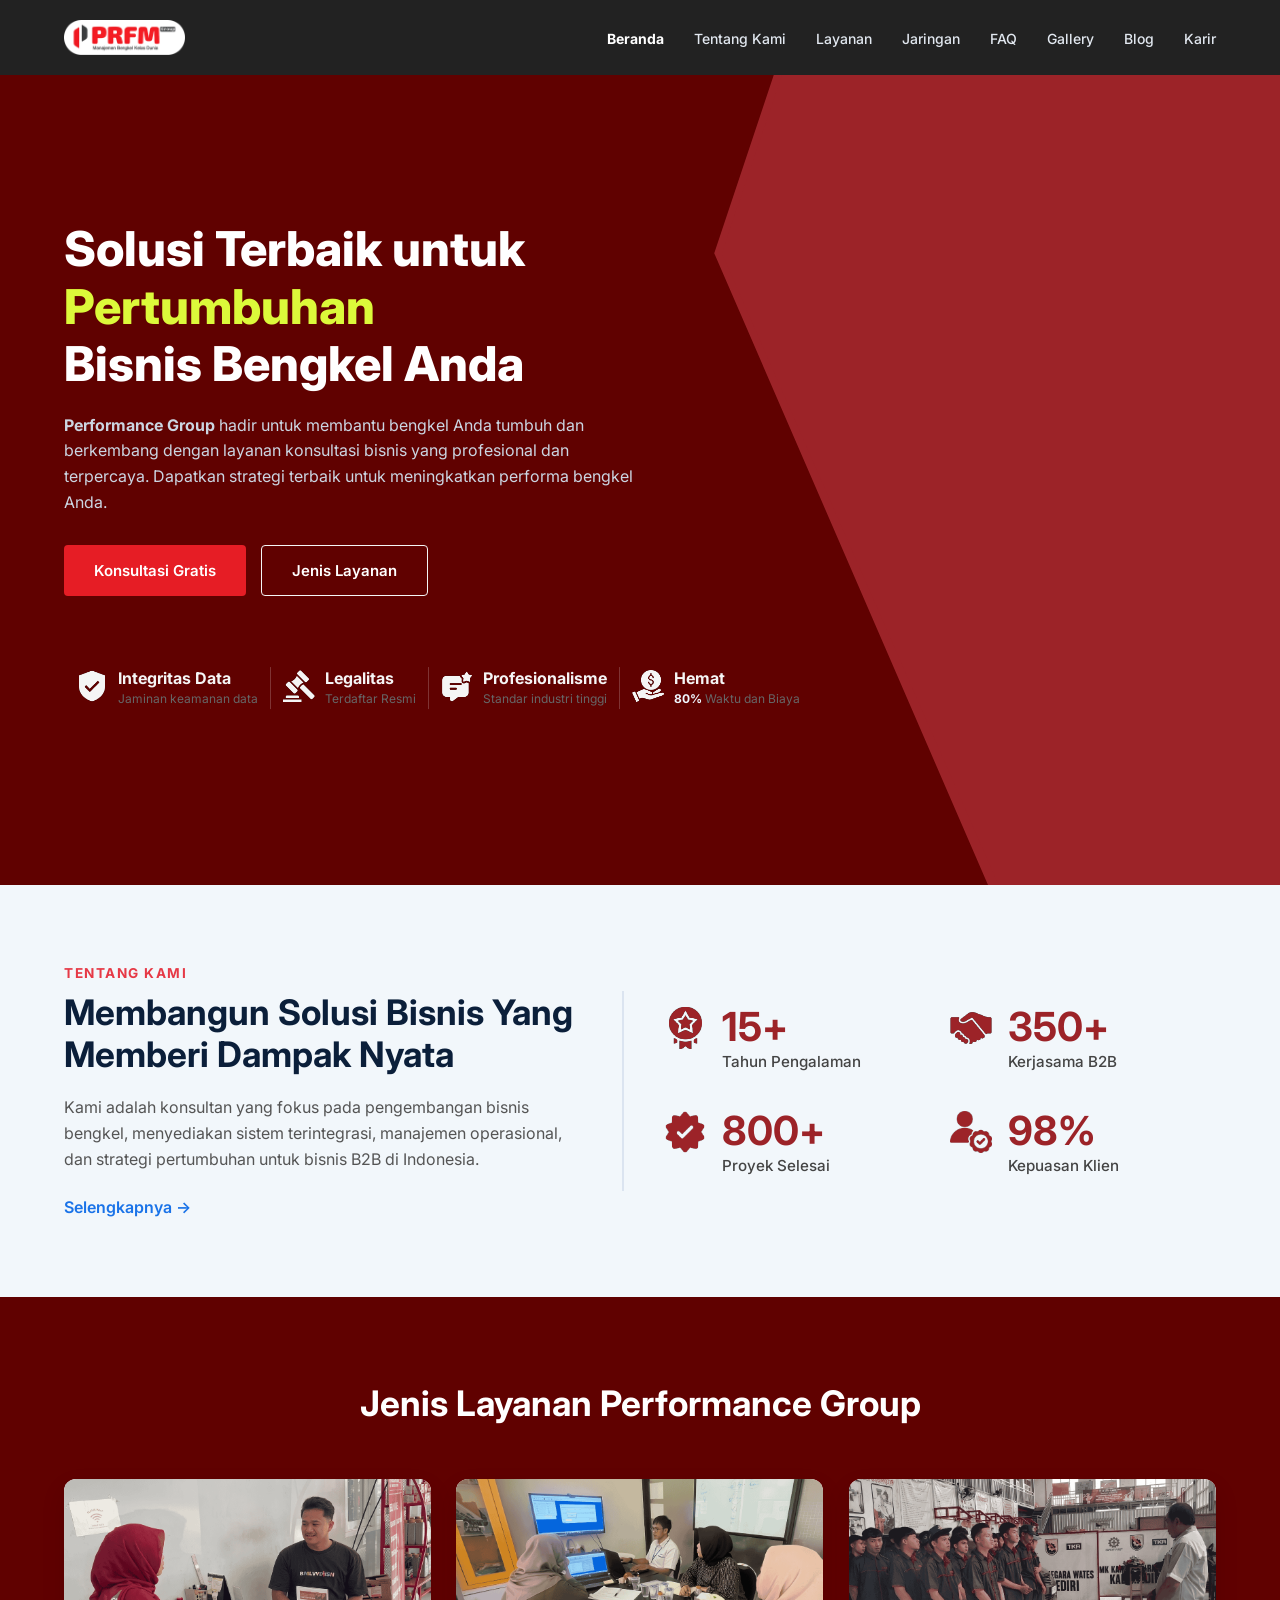
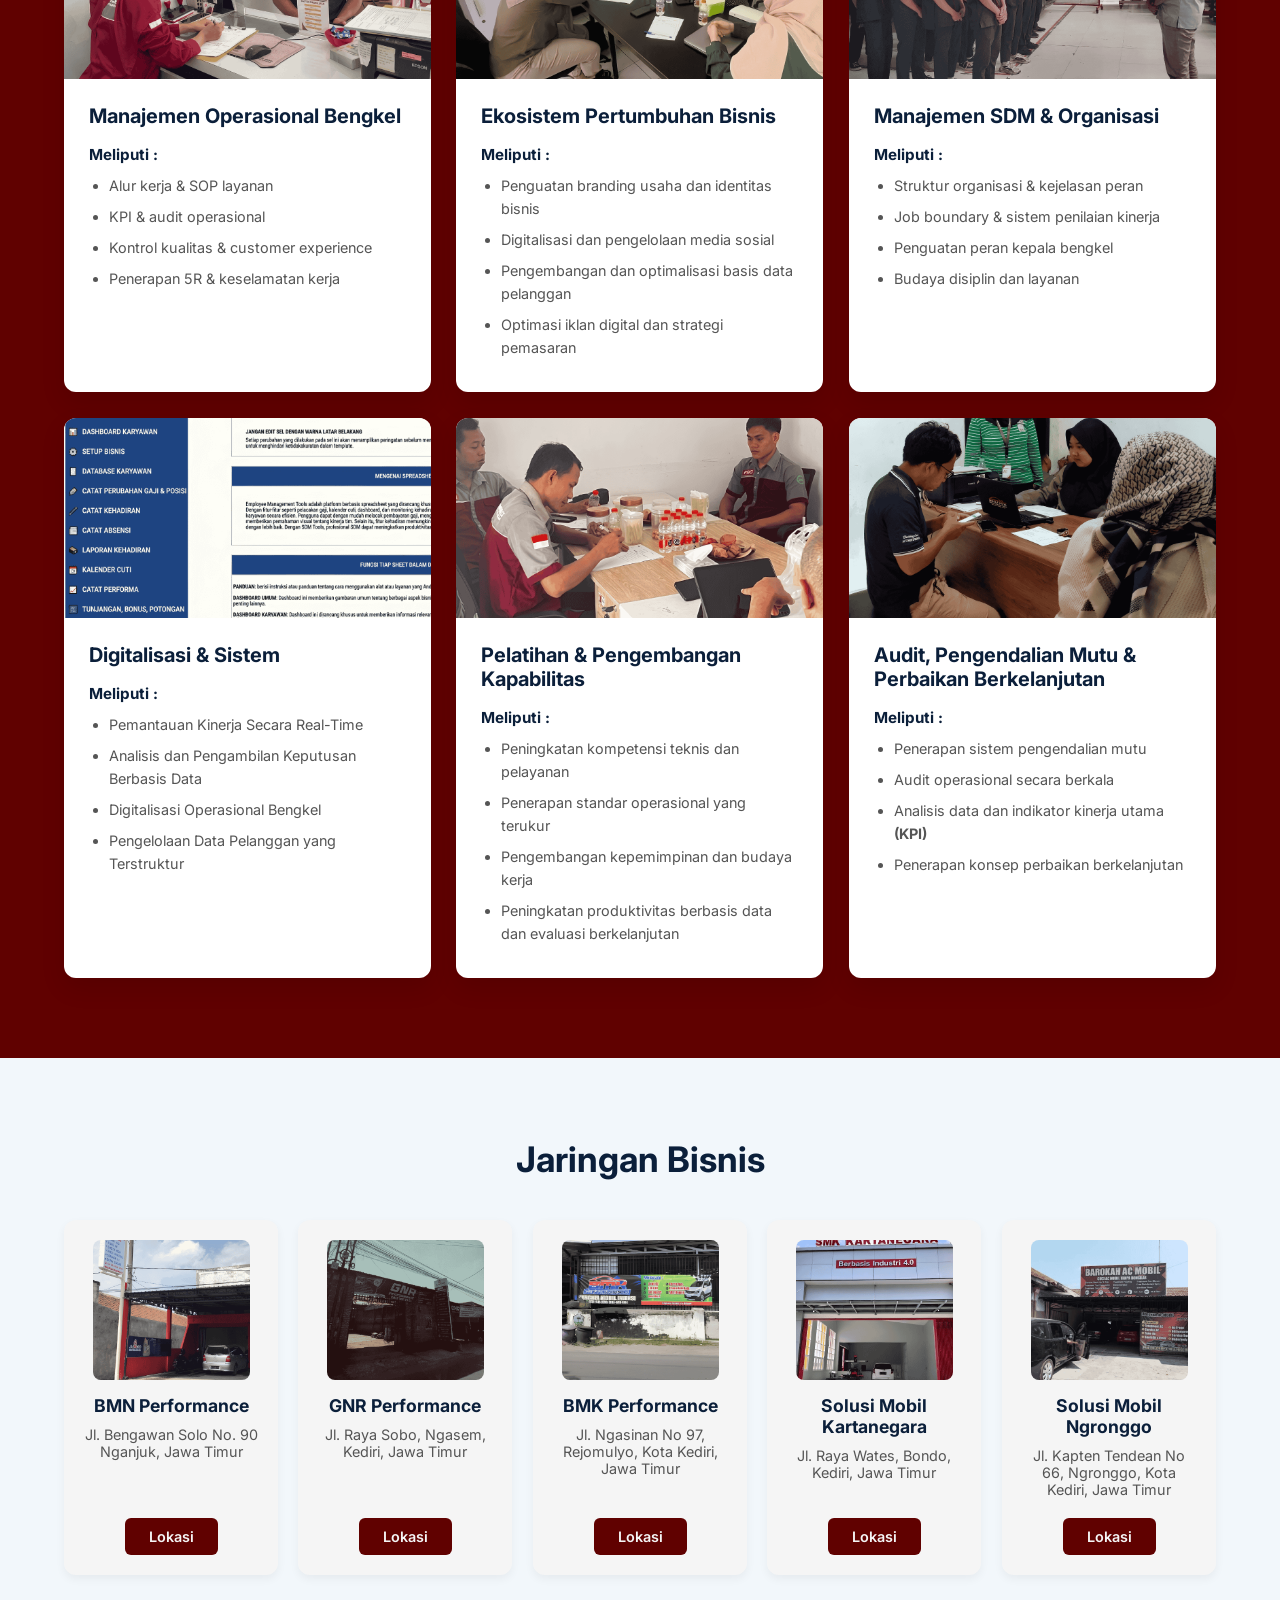
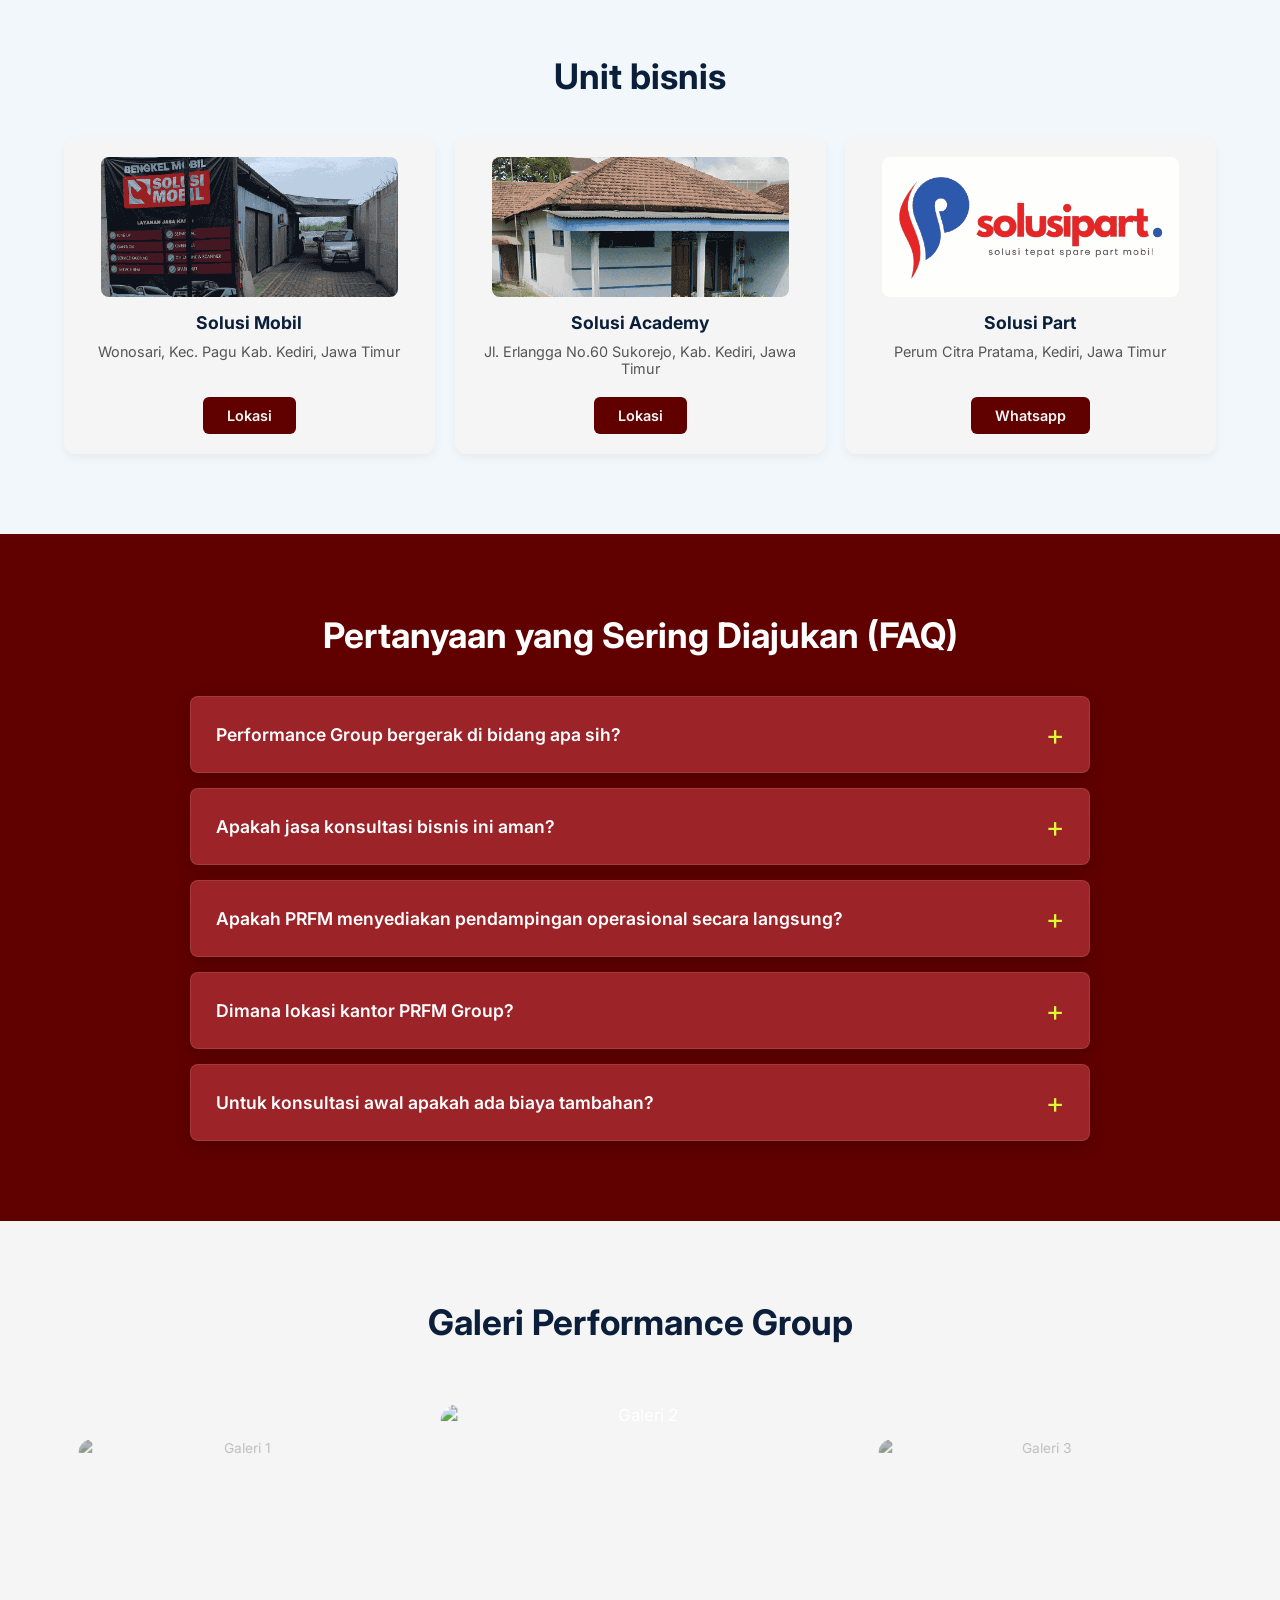
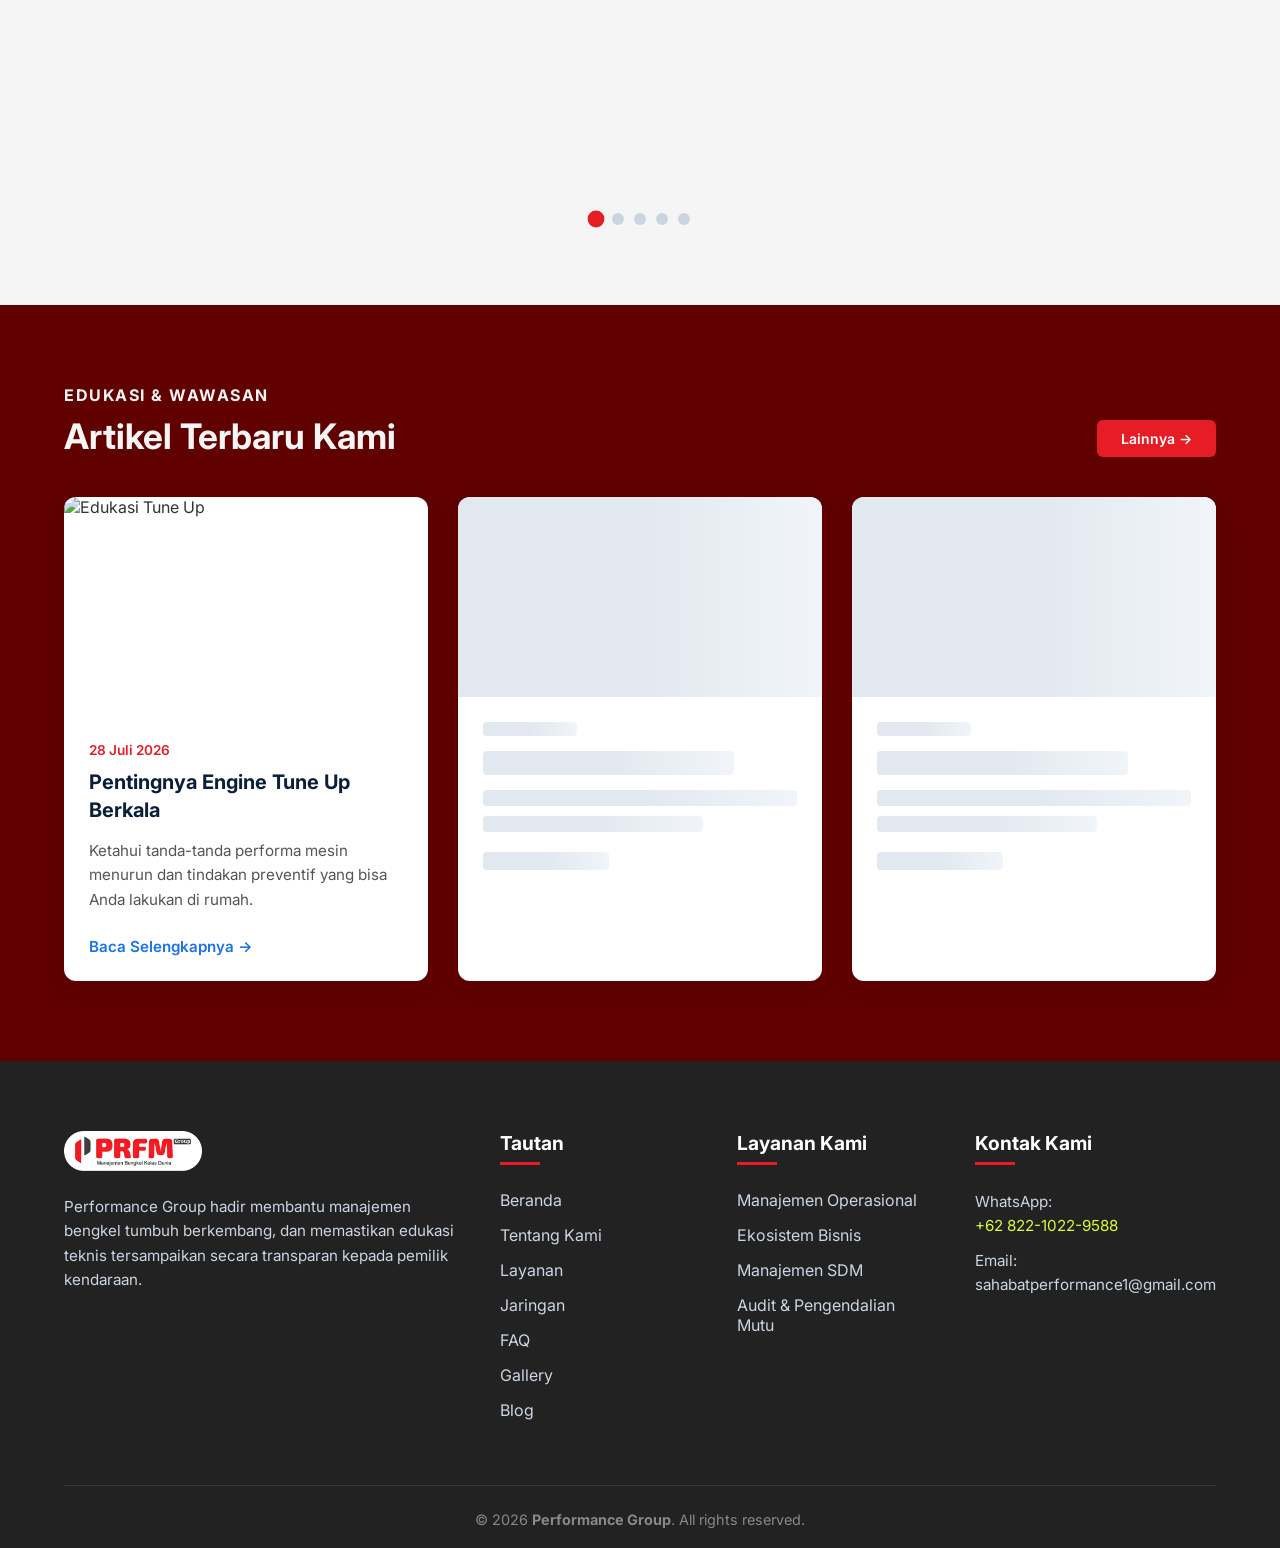
==== index.html @ 116e3063 "tes" ====
<!DOCTYPE html>
<html lang="id">
<head>
    <meta charset="UTF-8">
    <meta name="viewport" content="width=device-width, initial-scale=1.0">
    <meta name="description" content="Performance Group hadir untuk membantu bengkel Anda tumbuh dan berkembang dengan layanan konsultasi bisnis yang profesional dan terpercaya.">
    <title>Performance Group - Solusi Pertumbuhan Bisnis Bengkel</title>
    <link rel="icon" type="image/png" href="images/FAVICON.svg">
    
    <!-- Optimasi Koneksi Eksternal -->
    <link rel="preconnect" href="https://fonts.googleapis.com">
    <link rel="preconnect" href="https://images.unsplash.com">
    
    <!-- Menghubungkan file CSS -->
    <link rel="stylesheet" href="style.css">
</head>
<body>

    <!-- Header / Navigation -->
    <header>
        <div class="menu-toggle" id="mobile-menu">
            <span class="bar"></span>
            <span class="bar"></span>
            <span class="bar"></span>
        </div>

        <a href="index.html" class="logo" title="Beranda Performance Group">
            <img src="images/LOGO PRFM2.png" alt="Logo Performance Group PRFM" fetchpriority="high">
        </a>
        
        <nav class="nav-menu">
            <ul>
                <li><a href="/" class="nav-link active">Beranda</a></li>
                <li><a href="pages/tentang-kami.html" class="nav-link">Tentang Kami</a></li>
                <li><a href="#layanan" class="nav-link">Layanan</a></li>
                <li><a href="#jaringan" class="nav-link">Jaringan</a></li>
                <li><a href="#FAQ" class="nav-link">FAQ</a></li>
                <li><a href="#gallery" class="nav-link">Gallery</a></li>
                <li><a href="#blog" class="nav-link">Blog</a></li>
                <li><a href="pages/karir.html" class="nav-link">Karir</a></li>
            </ul>
        </nav>
    </header>

    <!-- Main Hero Section -->
    <main class="hero">
        <!-- Background Layers -->
        <div class="hero-bg-image"></div>
        <div class="hero-light-blue-layer"></div>
        <div class="hero-dark-blue-layer"></div>
        <div class="yellow-accent"></div>

        <!-- Content Area -->
        <div class="hero-content">
            <h1 class="main-title">
                Solusi Terbaik untuk<br>
                <span>Pertumbuhan</span><br>
                Bisnis Bengkel Anda
            </h1>
            
            <p class="description">
                <strong>Performance Group</strong> hadir untuk membantu bengkel Anda tumbuh dan berkembang dengan layanan konsultasi bisnis yang profesional dan terpercaya. Dapatkan strategi terbaik untuk meningkatkan performa bengkel Anda.
            </p>
            
            <div class="cta-group">
                <a href="https://wa.me/6282210229588" target="_blank" rel="noopener noreferrer" class="btn-primary" style="text-decoration: none; width: fit-content;" title="Konsultasi Gratis via WhatsApp">
                    Konsultasi Gratis
                </a>
                <a href="#layanan" class="btn-secondary" style="text-decoration: none; width: fit-content;" title="Lihat Jenis Layanan Kami">
                    Jenis Layanan
                </a>
            </div>
                
            <!-- Features Row -->
            <div class="features-row">
                <div class="feature-item">
                    <div class="feature-icon">
                        <img src="images/AMAN.svg" alt="Ikon AMAN" fetchpriority="high">
                    </div>
                    <div class="feature-text">
                        <h4>Integritas Data</h4>
                        <p>Jaminan keamanan data</p>
                    </div>
                </div>
                
                <div class="feature-item">
                    <div class="feature-icon">
                        <img src="images/LEGALITAS.svg" alt="Ikon Legalitas Terdaftar Resmi" fetchpriority="high">
                    </div>
                    <div class="feature-text">
                        <h4>Legalitas</h4>
                        <p>Terdaftar Resmi</p>
                    </div>
                </div>
                
                <div class="feature-item">
                    <div class="feature-icon">
                        <img src="images/TESTIMONI.svg" alt="Ikon Testimoni Pelanggan" fetchpriority="high">
                    </div>
                    <div class="feature-text">
                        <h4>Profesionalisme</h4>
                        <p>Standar industri tinggi</p>
                    </div>
                </div>
                
                <div class="feature-item">
                    <div class="feature-icon">
                        <img src="images/HEMAT.svg" alt="Ikon Hemat Waktu dan Biaya" fetchpriority="high">
                    </div>
                    <div class="feature-text">
                        <h4>Hemat</h4>
                        <p><strong style="color: aliceblue;">80%</strong> Waktu dan Biaya</p>
                    </div>
                </div>
            </div>
        </div>
    </main>

    <!-- Section Tentang Kami -->
    <section class="about-overview" id="tentang-kami">
        <div class="about-container">
            <div class="about-left">
                <span class="badge">Tentang Kami</span>
                <h2>Membangun Solusi Bisnis Yang Memberi Dampak Nyata</h2>
                <p>
                    Kami adalah konsultan yang fokus pada pengembangan bisnis bengkel, menyediakan sistem terintegrasi, manajemen operasional, dan strategi pertumbuhan untuk bisnis B2B di Indonesia.
                </p>
                <a href="pages/tentang-kami.html" class="btn-text">Selengkapnya &rarr;</a>
            </div>

            <div class="divider"></div>

            <div class="about-right">
                <div class="stat-grid">
                    <div class="stat-item">
                        <div class="stat-icon">
                            <img src="images/PAGE 2/PENGALAMAN.svg" alt="Ikon Tahun Pengalaman" loading="lazy">
                        </div>
                        <div class="stat-info">
                            <h3><span class="counter" data-target="15">0</span>+</h3>
                            <p>Tahun Pengalaman</p>
                        </div>
                    </div>
                    
                    <div class="stat-item">
                        <div class="stat-icon">
                            <img src="images/PAGE 2/HANDSHAKE.svg" alt="Ikon Kerjasama B2B" loading="lazy">
                        </div>
                        <div class="stat-info">
                            <h3><span class="counter" data-target="350">350</span>+</h3>
                            <p>Kerjasama B2B</p>
                        </div>
                    </div>

                    <div class="stat-item">
                        <div class="stat-icon">
                            <img src="images/PAGE 2/SELESAI.svg" alt="Ikon Proyek Selesai" loading="lazy">
                        </div>
                        <div class="stat-info">
                            <h3><span class="counter" data-target="800">800</span>+</h3>
                            <p>Proyek Selesai</p>
                        </div>
                    </div>

                    <div class="stat-item">
                        <div class="stat-icon">
                            <img src="images/PAGE 2/KEPUASAN.svg" alt="Ikon Kepuasan Klien" loading="lazy">
                        </div>
                        <div class="stat-info">
                            <h3><span class="counter" data-target="98">98</span>%</h3>
                            <p>Kepuasan Klien</p>
                        </div>
                    </div>
                </div>
            </div>
        </div>
    </section>

    <!-- SECTION LAYANAN KAMI -->
    <section class="layanan-section" id="layanan">
        <div class="layanan-container">
            <div class="layanan-header-row">
                <h2 class="section-title text-white" style="margin-top: 5px;">Jenis Layanan Performance Group</h2>
            </div>

            <div class="layanan-grid">
                <div class="layanan-card">
                    <div class="layanan-img">
                        <img src="images/LAYANAN/OPERASIONAL.png" alt="Layanan Manajemen Operasional" loading="lazy">
                    </div>
                    <div class="layanan-content">
                        <h3>Manajemen Operasional Bengkel</h3>
                        <p class="meliputi-title"><strong>Meliputi :</strong></p>
                        <ul class="layanan-list">
                            <li>Alur kerja & SOP layanan</li>
                            <li>KPI & audit operasional</li>
                            <li>Kontrol kualitas & customer experience</li>
                            <li>Penerapan 5R & keselamatan kerja</li>
                        </ul>
                    </div>
                </div>

                <div class="layanan-card">
                    <div class="layanan-img">
                        <img src="images/LAYANAN/EKOSISTEM.png" alt="Layanan Ekosistem Bisnis" loading="lazy">
                    </div>
                    <div class="layanan-content">
                        <h3>Ekosistem Pertumbuhan Bisnis</h3>
                        <p class="meliputi-title"><strong>Meliputi :</strong></p>
                        <ul class="layanan-list">
                            <li>Penguatan branding usaha dan identitas bisnis</li>
                            <li>Digitalisasi dan pengelolaan media sosial</li>
                            <li>Pengembangan dan optimalisasi basis data pelanggan</li>
                            <li>Optimasi iklan digital dan strategi pemasaran</li>
                        </ul>
                    </div>
                </div>

                <div class="layanan-card">
                    <div class="layanan-img">
                        <img src="images/LAYANAN/MANAJEMEN SDM.png" alt="Layanan Manajemen SDM" loading="lazy">
                    </div>
                    <div class="layanan-content">
                        <h3>Manajemen SDM & Organisasi</h3>
                        <p class="meliputi-title"><strong>Meliputi :</strong></p>
                        <ul class="layanan-list">
                            <li>Struktur organisasi & kejelasan peran</li>
                            <li>Job boundary & sistem penilaian kinerja</li>
                            <li>Penguatan peran kepala bengkel</li>
                            <li>Budaya disiplin dan layanan</li>
                        </ul>
                    </div>
                </div>

                <div class="layanan-card">
                    <div class="layanan-img">
                        <img src="images/LAYANAN/DIGITALISASI.png" alt="Layanan Digitalisasi" loading="lazy">
                    </div>
                    <div class="layanan-content">
                        <h3>Digitalisasi & Sistem</h3>
                        <p class="meliputi-title"><strong>Meliputi :</strong></p>
                        <ul class="layanan-list">
                            <li>Pemantauan Kinerja Secara Real-Time</li>
                            <li>Analisis dan Pengambilan Keputusan Berbasis Data</li>
                            <li>Digitalisasi Operasional Bengkel</li>
                            <li>Pengelolaan Data Pelanggan yang Terstruktur</li>
                        </ul>
                    </div>
                </div>

                <div class="layanan-card">
                    <div class="layanan-img">
                        <img src="images/LAYANAN/TRAINING.png" alt="Layanan Pelatihan" loading="lazy">
                    </div>
                    <div class="layanan-content">
                        <h3>Pelatihan & Pengembangan Kapabilitas</h3>
                        <p class="meliputi-title"><strong>Meliputi :</strong></p>
                        <ul class="layanan-list">
                            <li>Peningkatan kompetensi teknis dan pelayanan</li>
                            <li>Penerapan standar operasional yang terukur</li>
                            <li>Pengembangan kepemimpinan dan budaya kerja</li>
                            <li>Peningkatan produktivitas berbasis data dan evaluasi berkelanjutan</li>
                        </ul>
                    </div>
                </div>

                <div class="layanan-card">
                    <div class="layanan-img">
                        <img src="images/LAYANAN/AUDIT.png" alt="Layanan Audit" loading="lazy">
                    </div>
                    <div class="layanan-content">
                        <h3>Audit, Pengendalian Mutu & Perbaikan Berkelanjutan</h3>
                        <p class="meliputi-title"><strong>Meliputi :</strong></p>
                        <ul class="layanan-list">
                            <li>Penerapan sistem pengendalian mutu</li>
                            <li>Audit operasional secara berkala</li>
                            <li>Analisis data dan indikator kinerja utama <strong>(KPI)</strong></li>
                            <li>Penerapan konsep perbaikan berkelanjutan</li>
                        </ul>
                    </div>
                </div>
            </div>
        </div>
    </section>

     <!-- SECTION JARINGAN BENGKEL EDUKATIF -->
    <section class="jaringan-index" id="jaringan">
        <div class="jaringan-container">
            <h2 class="section-title text-center text-black" style="margin-bottom: 40px;">Jaringan Bisnis</h2>
            <div class="jaringan-grid">
                <div class="jaringan-card">
                    <img src="images/JARINGAN/BMN.png" alt="FOTO BMN" class="card-img" loading="lazy">
                    <h4>BMN Performance</h4>
                    <p>Jl. Bengawan Solo No. 90 Nganjuk, Jawa Timur</p>
                    <a href="https://maps.app.goo.gl/92GEBd88i2ECW5ZB6" target="_blank" rel="noopener noreferrer" class="btn-lokasi">Lokasi</a>
                </div>
                <div class="jaringan-card">
                    <img src="images/JARINGAN/GNR.png" alt="FOTO GNR" class="card-img" loading="lazy">
                    <h4>GNR Performance</h4>
                    <p>Jl. Raya Sobo, Ngasem, Kediri, Jawa Timur</p>
                    <a href="https://maps.app.goo.gl/7Rdc5VRW84zHm3jQ9" target="_blank" rel="noopener noreferrer" class="btn-lokasi">Lokasi</a>
                </div>
                <div class="jaringan-card">
                    <img src="images/JARINGAN/BMK.png" alt="FOTO BMK" class="card-img" loading="lazy">
                    <h4>BMK Performance</h4>
                    <p>Jl. Ngasinan No 97, Rejomulyo, Kota Kediri, Jawa Timur</p>
                    <a href="https://maps.app.goo.gl/Wb1LfYpQQv9n3FAt9" target="_blank" rel="noopener noreferrer" class="btn-lokasi">Lokasi</a>
                </div>
                <div class="jaringan-card">
                    <img src="images/JARINGAN/KARTANEGARA.png" alt="Jaringan 4" class="card-img" loading="lazy">
                    <h4>Solusi Mobil Kartanegara</h4>
                    <p>Jl. Raya Wates, Bondo, Kediri, Jawa Timur</p>
                    <a href="https://maps.app.goo.gl/Pvi2hFinyV2cSvGQ9" target="_blank" rel="noopener noreferrer" class="btn-lokasi">Lokasi</a>
                </div>
                <div class="jaringan-card">
                    <img src="images/JARINGAN/NGRONGGO.png" alt="Jaringan 5" class="card-img" loading="lazy">
                    <h4>Solusi Mobil Ngronggo</h4>
                    <p>Jl. Kapten Tendean No 66, Ngronggo, Kota Kediri, Jawa Timur</p>
                    <a href="https://maps.app.goo.gl/pAQf7VUesJqFqDKe8" target="_blank" rel="noopener noreferrer" class="btn-lokasi">Lokasi</a>
                </div>
            </div>

            <h2 class="section-title text-center text-black" style="margin-top: 80px; margin-bottom: 40px;">Unit bisnis</h2>
            <div class="unit-grid">
                <div class="jaringan-card">
                    <img src="images/UNIT/SOLUSI.png" alt="Unit 1" class="card-img" loading="lazy">
                    <h4>Solusi Mobil</h4>
                    <p>Wonosari, Kec. Pagu Kab. Kediri, Jawa Timur</p>
                    <a href="https://maps.app.goo.gl/U6mr5otPegkRpC4F9" target="_blank" rel="noopener noreferrer" class="btn-lokasi">Lokasi</a>
                </div>
                <div class="jaringan-card">
                    <img src="images/UNIT/AKADEMI.png" alt="Unit 2" class="card-img" loading="lazy">
                    <h4>Solusi Academy</h4>
                    <p>Jl. Erlangga No.60 Sukorejo, Kab. Kediri, Jawa Timur</p>
                    <a href="https://maps.app.goo.gl/tgZwBhvE9mCwTM1D8" target="_blank" rel="noopener noreferrer" class="btn-lokasi">Lokasi</a>
                </div>
                <div class="jaringan-card">
                    <img src="images/UNIT/PART.png" alt="Unit 3" class="card-img" loading="lazy">
                    <h4>Solusi Part</h4>
                    <p>Perum Citra Pratama, Kediri, Jawa Timur</p>
                    <a href="https://wa.me/6282210229588" target="_blank" rel="noopener noreferrer" class="btn-lokasi">Whatsapp</a>
                </div>
            </div>
        </div>
    </section>

     <!-- SECTION FAQ -->
    <section class="faq-section" id="FAQ">
        <div class="faq-container">
            <h2 class="section-title text-center" style="color: #ffffff; margin-bottom: 40px;">Pertanyaan yang Sering Diajukan (FAQ)</h2>
            
            <div class="accordion">
                <div class="accordion-item">
                    <button class="accordion-header">Performance Group bergerak di bidang apa sih?</button>
                    <div class="accordion-content">
                        <p><strong> Performance Group</strong> bergerak di bidang <strong>jasa konsultasi bisnis</strong> untuk bengkel otomotif, program pelatihan teknis, dan pengembangan kapabilitas SDM.</p>
                    </div>
                </div>

                <div class="accordion-item">
                    <button class="accordion-header">Apakah jasa konsultasi bisnis ini aman?</button>
                    <div class="accordion-content">
                        <p><strong>Ya</strong>, jasa konsultasi bisnis Performance Group telah terbukti memberikan <strong>nilai tambah yang signifikan</strong> bagi para klien kami. Kami memastikan bahwa setiap layanan yang kami berikan dilakukan dengan <strong>transparansi dan profesionalisme tinggi.</strong></p>
                    </div>
                </div>

                <div class="accordion-item">
                    <button class="accordion-header">Apakah PRFM menyediakan pendampingan operasional secara langsung?</button>
                    <div class="accordion-content">
                        <p>Ya, konsultasi PRFM mencakup <strong>perancangan SOP, pemantauan KPI secara real-time, audit mutu berkala, hingga pengelolaan SDM</strong> secara menyeluruh agar standar bengkel Anda tetap konsisten dan terus bertumbuh.</p>
                    </div>
                </div>

                <div class="accordion-item">
                    <button class="accordion-header">Dimana lokasi kantor PRFM Group?</button>
                    <div class="accordion-content">
                        <p>Kantor manajemen Performance Group berlokasi di <strong>Perum Citra Pratama Kediri, Jawa Timur.</strong></p>
                    </div>
                </div>

                <div class="accordion-item">
                    <button class="accordion-header">Untuk konsultasi awal apakah ada biaya tambahan?</button>
                    <div class="accordion-content">
                        <p><strong>Tidak,</strong> konsultasi awal kami dilakukan secara gratis untuk memberikan pemahaman yang lebih baik tentang kebutuhan bisnis Anda.</p>
                    </div>
                </div>
            </div>
        </div>
    </section>

    <!-- SECTION GALLERY CAROUSEL -->
    <section class="gallery-section" id="gallery">
        <div class="gallery-container">
            <h2 class="gallery-title">Galeri Performance Group</h2>
            
            <div class="carousel-wrapper" id="carousel-wrapper">
                <div class="carousel-track" id="gallery-track">
                    <div class="carousel-slide">
                        <img src="https://images.unsplash.com/photo-1509440159596-0249088772ff?q=80&w=800&auto=format&fit=crop" alt="Galeri 1" loading="lazy" decoding="async">
                    </div>
                    
                    <div class="carousel-slide active-slide">
                        <img src="https://images.unsplash.com/photo-1558961363-fa8fdf82db35?q=80&w=800&auto=format&fit=crop" alt="Galeri 2" loading="lazy" decoding="async">
                    </div>
                    
                    <div class="carousel-slide">
                        <img src="https://images.unsplash.com/photo-1507133750070-4cb50385d342?q=80&w=800&auto=format&fit=crop" alt="Galeri 3" loading="lazy" decoding="async">
                    </div>

                    <div class="carousel-slide">
                        <img src="https://images.unsplash.com/photo-1495474472206-bf5f28b4f461?q=80&w=800&auto=format&fit=crop" alt="Galeri 4" loading="lazy" decoding="async">
                    </div>

                    <div class="carousel-slide">
                        <img src="https://images.unsplash.com/photo-1517248135467-4c7edcad34c4?q=80&w=800&auto=format&fit=crop" alt="Galeri 5" loading="lazy" decoding="async">
                    </div>
                </div>
            </div>

            <div class="carousel-dots">
                <span class="dot" data-index="0"></span>
                <span class="dot active" data-index="1"></span>
                <span class="dot" data-index="2"></span>
                <span class="dot" data-index="3"></span>
                <span class="dot" data-index="4"></span>
            </div>
        </div>
    </section>

    <!-- SECTION ARTIKEL / BLOG TERBARU -->
    <section id="blog" class="blog-index">
        <div class="blog-container">
            <div style="display: flex; justify-content: space-between; align-items: flex-end; margin-bottom: 30px; flex-wrap: wrap; gap: 15px;">
                <div class="text-left">
                    <span class="badge" style="color: #f5f5f5; font-weight: 700; text-transform: uppercase; letter-spacing: 1.5px;">Edukasi & Wawasan</span>
                    <h2 class="section-title" style="color: #f5f5f5; margin-top: 10px; margin-bottom: 0;">Artikel Terbaru Kami</h2>
                </div>
                <a href="/pages/artikel/home-artikel.html" style="background-color: #e61d25; color: #ffffff; text-decoration: none; padding: 10px 24px; border-radius: 6px; font-weight: 600; font-size: 14px; transition: opacity 0.3s;" onmouseover="this.style.opacity='0.85'" onmouseout="this.style.opacity='1'">Lainnya &rarr;</a>
            </div>
            
            <div class="blog-grid">
                <div class="blog-card">
                    <div class="blog-img">
                        <img src="https://images.unsplash.com/photo-1487754180451-c456f719a1fc?q=80&w=600&auto=format&fit=crop" alt="Edukasi Tune Up" loading="lazy" decoding="async">
                    </div>
                    <div class="blog-content">
                        <span class="blog-date">28 Juli 2026</span>
                        <h3>Pentingnya Engine Tune Up Berkala</h3>
                        <p>Ketahui tanda-tanda performa mesin menurun dan tindakan preventif yang bisa Anda lakukan di rumah.</p>
                        <a href="pages/artikel/isi-artikel/artikel-28-juli-2026-pentingnya-tune-up-berkala.html" class="blog-link">Baca Selengkapnya &rarr;</a>
                    </div>
                </div>
                
                <div class="blog-card skeleton-card">
                    <div class="skeleton-img"></div>
                    <div class="blog-content">
                        <div class="skeleton-text skeleton-date"></div>
                        <div class="skeleton-text skeleton-title"></div>
                        <div class="skeleton-text skeleton-desc"></div>
                        <div class="skeleton-text skeleton-desc short"></div>
                        <div class="skeleton-button"></div>
                    </div>
                </div>
                
                <div class="blog-card skeleton-card">
                    <div class="skeleton-img"></div>
                    <div class="blog-content">
                        <div class="skeleton-text skeleton-date"></div>
                        <div class="skeleton-text skeleton-title"></div>
                        <div class="skeleton-text skeleton-desc"></div>
                        <div class="skeleton-text skeleton-desc short"></div>
                        <div class="skeleton-button"></div>
                    </div>
                </div>
            </div>
        </div>
    </section>

    <!-- FOOTER -->
    <footer class="footer-section">
        <div class="footer-container">
            <div class="footer-col">
                <img src="images/LOGO PRFM2.png" alt="Logo Performance Group" style="height: 40px; margin-bottom: 20px;" loading="lazy">
                <p>Performance Group hadir membantu manajemen bengkel tumbuh berkembang, dan memastikan edukasi teknis tersampaikan secara transparan kepada pemilik kendaraan.</p>
            </div>
            
            <div class="footer-col">
                <h3>Tautan</h3>
                <ul>
                    <li><a href="/">Beranda</a></li>
                    <li><a href="pages/tentang-kami.html">Tentang Kami</a></li>
                    <li><a href="#layanan">Layanan</a></li>
                    <li><a href="jaringan.html">Jaringan</a></li>
                    <li><a href="#FAQ">FAQ</a></li>
                    <li><a href="#gallery">Gallery</a></li>
                    <li><a href="#blog">Blog</a></li>
                </ul>
            </div>
            
            <div class="footer-col">
                <h3>Layanan Kami</h3>
                <ul>
                    <li><a href="#layanan">Manajemen Operasional</a></li>
                    <li><a href="#layanan">Ekosistem Bisnis</a></li>
                    <li><a href="#layanan">Manajemen SDM</a></li>
                    <li><a href="#layanan">Audit & Pengendalian Mutu</a></li>
                </ul>
            </div>
            
            <div class="footer-col">
                <h3>Kontak Kami</h3>
                <p style="margin-top: 10px;">WhatsApp:<br><a href="https://wa.me/6282210229588" style="color: #dcf93a;">+62 822-1022-9588</a></p>
                <p style="margin-top: 10px;">Email:<br><a href="mailto:sahabatperformance1@gmail.com">sahabatperformance1@gmail.com</a></p>
            </div>
        </div>
        
        <div class="footer-bottom">
            <p>&copy; 2026 <strong>Performance Group</strong>. All rights reserved.</p>
        </div>
    </footer>

    <!-- INI ADALAH KUNCI UTAMA, MEMANGGIL FILE JAVASCRIPT -->
    <script src="script.js" defer></script>
</body>
</html>
---- style.css ----
/* =========================================
   1. GLOBAL & FONT
   ========================================= */
@import url('https://fonts.googleapis.com/css2?family=Inter:wght@400;500;600;700;800&display=swap');

* {
    margin: 0;
    padding: 0;
    box-sizing: border-box;
    font-family: 'Inter', sans-serif;
}

body {
    background-color: #9C2328;
    color: #ffffff;
    overflow-x: hidden;
}

/* =========================================
   2. HEADER & NAVIGATION
   ========================================= */
header {
    display: flex;
    justify-content: space-between;
    align-items: center;
    padding: 20px 5%;
    background-color: #222222;
    position: sticky; 
    top: 0;           
    z-index: 999;     
}

.logo {
    font-size: 24px;
    font-weight: 700;
    display: flex;
    align-items: center;
}

.logo img {
    height: 35px; 
    width: auto;  
    max-width: 100%; 
    display: block;
}

.nav-menu {
    display: flex;
    align-items: center;
}

.menu-toggle {
    display: none;
    flex-direction: column;
    cursor: pointer;
    gap: 5px;
    z-index: 1000;
}

.menu-toggle .bar {
    width: 25px;
    height: 3px;
    background-color: #ffffff;
    transition: transform 0.3s ease, opacity 0.3s ease;
    border-radius: 3px;
}

.nav-menu ul {
    display: flex;
    list-style: none;
    gap: 30px;
    margin: 0; 
    padding: 0;
}

.nav-menu ul li a {
    color: #e2e8f0;
    text-decoration: none;
    font-size: 14px;
    font-weight: 500;
    padding-bottom: 8px;
    transition: color 0.2s ease;
}

.nav-menu ul li a:hover,
.nav-menu ul li a.active {
    color: #ffffff;
}

.nav-menu ul li a.active {
    font-weight: 700; 
}

.btn-nav {
    background-color: #e61d25;
    color: white;
    border: none;
    padding: 12px 24px;
    font-size: 14px;
    font-weight: 600;
    border-radius: 4px;
    cursor: pointer;
    transition: background-color 0.2s ease;
    white-space: nowrap; 
}

.btn-nav:hover {
    background-color: #cc181f;
}

/* =========================================
   3. HERO SECTION
   ========================================= */
.hero {
    position: relative;
    min-height: calc(100vh - 90px); 
    display: flex;
    align-items: center;
    padding: 40px 0 60px 0; 
    overflow: hidden; 
}

.hero-bg-image {
    position: absolute;
    top: 0;
    right: 0;
    width: 55%;
    height: 100%;
    background-image: url('https://images.unsplash.com/photo-1628577478162-d4d00467c627?q=80&w=1170&auto=format&fit=crop');
    background-size: cover;
    background-position: center;
    z-index: 1;
}

.hero-light-blue-layer {
    position: absolute;
    top: 0;
    left: 0;
    width: 94%; 
    height: 100%;
    background-color: #9C2328;
    z-index: 2;
    clip-path: polygon(0 0, 65% 0%, 60% 22%, 83% 100%, 0% 100%);
}

.hero-dark-blue-layer {
    position: absolute;
    top: 0;
    left: 0;
    width: 93%; 
    height: 100%;
    background-color: #600100;
    z-index: 3;
    clip-path: polygon(0 0, 65% 0%, 60% 22%, 83% 100%, 0% 100%);
}

.hero-content {
    position: relative;
    z-index: 5;
    width: 60%; 
    padding: 0 5%;
    display: flex;
    flex-direction: column;
    gap: 20px;
}

.main-title {
    font-size: 48px;
    font-weight: 800;
    line-height: 1.2;
}

.main-title span {
    color: #dcf93a;
}

.description {
    color: #cbd5e1;
    font-size: 16px;
    line-height: 1.6;
    max-width: 90%;
    margin-bottom: 10px;
}

.cta-group {
    display: flex;
    gap: 15px;
    margin-bottom: 40px;
}

.btn-primary, .btn-secondary {
    padding: 15px 30px;
    font-size: 15px;
    font-weight: 600;
    border-radius: 4px;
    cursor: pointer;
    display: flex;
    align-items: center;
    gap: 10px;
}

.btn-primary {
    background-color: #e61d25;
    color: white;
    border: none;
}

.btn-secondary {
    background-color: transparent;
    color: white;
    border: 1px solid #f5f5f5;
    transition: background-color 0.2s ease;
}

.btn-secondary:hover {
    background-color: rgba(255, 255, 255, 0.1);
}

/* =========================================
   4. FEATURES GRID
   ========================================= */
.features-row {
    display: grid;
    grid-template-columns: repeat(4, 1fr); 
    gap: 5px; 
    padding: 2px;
    width: 100%; 
}

.feature-item {
    display: flex;
    align-items: center; 
    gap: 10px; 
    padding: 10px; 
    border-radius: 6px; 
    white-space: nowrap; 
    position: relative; 
}

.feature-item::after {
    content: "";
    position: absolute;
    top: 50%;
    right: -2.5px; 
    transform: translateY(-50%);
    width: 1px;
    height: 70%;
    background-color: rgba(255, 255, 255, 0.2); 
}

.feature-item:last-child::after {
    display: none;
}

.feature-icon img {
    width: 32px;  
    height: 32px; 
    object-fit: contain; 
}

.feature-text h4 {
    margin: 0 0 3px 0; 
    font-size: 16px; 
    color: #f5f5f5;
}

.feature-text p {
    margin: 0; 
    font-size: 12px; 
    color: #666666;
    line-height: 1.4;
}

/* =========================================
   5. TENTANG KAMI & STATISTIK 
   ========================================= */
.about-overview {
    background-color: #f2f7fb; 
    padding: 80px 5%;
}

.about-container {
    max-width: 1200px;
    margin: 0 auto;
    display: flex;
    align-items: center;
    justify-content: space-between;
    gap: 40px;
}

.about-left {
    flex: 1;
    max-width: 45%;
}

.about-left .badge {
    color: #e63946;
    font-size: 0.85rem;
    font-weight: 700;
    letter-spacing: 1.5px;
    text-transform: uppercase;
    display: block;
    margin-bottom: 10px;
}

.about-left h2 {
    font-size: 2.2rem;
    color: #0b1f3a;
    line-height: 1.2;
    margin-bottom: 20px;
}

.about-left p {
    color: #555;
    line-height: 1.6;
    margin-bottom: 25px;
}

.btn-text {
    color: #1a73e8;
    text-decoration: none;
    font-weight: 600;
    font-size: 1rem;
    display: inline-flex;
    align-items: center;
    transition: color 0.2s ease;
}

.btn-text:hover {
    color: #0d47a1;
}

.divider {
    width: 2px;
    height: 200px;
    background-color: #dbe4f0;
}

.about-right {
    flex: 1;
    max-width: 50%;
}

.stat-grid {
    display: grid;
    grid-template-columns: 1fr 1fr;
    gap: 40px 20px;
}

.stat-item {
    display: flex;
    align-items: flex-start;
    gap: 16px;
}

.stat-icon {
    color: #1a73e8;
    display: flex;
    align-items: center;
    justify-content: center;
}

.stat-icon img {
    width: 42px;
    height: 42px;
    object-fit: contain; 
    display: block;
}

.stat-info h3 {
    font-size: 2.5rem;
    color: #9C2328;
    margin: 0 0 5px 0;
    line-height: 1;
    display: flex;
    align-items: center;
}

.stat-info p {
    margin: 0;
    color: #444;
    font-size: 0.95rem;
    font-weight: 500;
}

/* =========================================
   6. SECTION LAYANAN KAMI 
   ========================================= */
.layanan-section {
    background-color: #600100;
    padding: 80px 5%;
}

.layanan-container {
    max-width: 1200px;
    margin: 0 auto;
}

.layanan-header-row {
    display: flex;
    justify-content: center; 
    align-items: center;
    text-align: center;
    margin-bottom: 40px;
}

.layanan-grid {
    display: grid;
    grid-template-columns: repeat(3, 1fr); 
    gap: 25px;
}

.layanan-card {
    background-color: #ffffff;
    border-radius: 12px;
    overflow: hidden; 
    box-shadow: 0 10px 25px rgba(0, 0, 0, 0.1);
    display: flex;
    flex-direction: column;
    transition: transform 0.2s ease;
    will-change: transform;
}

.layanan-card:hover {
    transform: translateY(-5px);
}

.layanan-img {
    width: 100%;
    height: 200px;
    background-color: #f8f9fa; 
}

.layanan-img img {
    width: 100%;
    height: 100%;
    object-fit: cover; 
    display: block;
}

.layanan-content {
    padding: 25px;
    display: flex;
    flex-direction: column;
    flex-grow: 1; 
}

.layanan-content h3 {
    font-size: 1.25rem;
    color: #0b1f3a;
    margin-bottom: 12px;
}

.layanan-content p.meliputi-title {
    font-size: 0.95rem;
    color: #0b1f3a; 
    margin: 5px 0 10px 0;
}

.layanan-content .layanan-list {
    color: #555555; 
    list-style-type: disc; 
    padding-left: 20px; 
    font-size: 0.9rem;
    line-height: 1.6;
    flex-grow: 1; 
}

.layanan-content .layanan-list li {
    margin-bottom: 8px; 
}

/* =========================================
   7. JARINGAN & UNIT BISNIS
   ========================================= */
.jaringan-index {
    background-color: #F2F7FB;
    padding: 80px 5%;
}
.jaringan-container {
    max-width: 1200px;
    margin: 0 auto;
}

.jaringan-grid {
    display: grid;
    grid-template-columns: repeat(5, 1fr);
    gap: 20px;
}

.unit-grid {
    display: grid;
    grid-template-columns: repeat(3, 1fr);
    gap: 20px;
}

.jaringan-card {
    background-color: #f5f5f5; 
    border-radius: 12px;
    padding: 20px;
    box-shadow: 0 4px 10px rgba(0, 0, 0, 0.05); 
    outline: 2px solid transparent;
    transition: outline 0.2s ease, transform 0.2s ease;
    display: flex;
    flex-direction: column;
    align-items: center;
    will-change: transform;
}

.jaringan-card:hover {
    outline: 2px solid #600100; 
    transform: translateY(-5px);
}

.jaringan-card .card-img {
    width: 90%; 
    height: 140px;
    object-fit: cover;
    border-radius: 8px;
    margin-bottom: 15px;
}

.jaringan-card h4 {
    color: #0b1f3a;
    font-size: 1.1rem;
    margin-bottom: 10px;
    text-align: center;
}

.jaringan-card p {
    color: #555555;
    font-size: 0.9rem;
    text-align: center;
    margin-bottom: 20px;
    flex-grow: 1; 
}

.btn-lokasi {
    background-color: #600100;
    color: #f5f5f5;
    padding: 10px 24px;
    border-radius: 6px;
    text-decoration: none;
    font-weight: 600;
    font-size: 0.9rem;
    display: inline-block;
    transition: opacity 0.2s ease;
    text-align: center;
    margin-top: auto;
}

.btn-lokasi:hover {
    opacity: 0.85;
}

/* =========================================
   8. BLOG / ARTIKEL 
   ========================================= */
.blog-index {
    background-color: #600100;
    padding: 80px 5%;
    color: #333;
}
.blog-container {
    max-width: 1200px;
    margin: 0 auto;
}
.blog-grid {
    display: grid;
    grid-template-columns: repeat(3, 1fr);
    gap: 30px;
    margin-top: 40px;
}
.blog-card {
    background-color: #ffffff;
    border-radius: 12px;
    overflow: hidden;
    box-shadow: 0 10px 25px rgba(0,0,0,0.05);
    transition: transform 0.2s ease, box-shadow 0.2s ease;
    display: flex;
    flex-direction: column;
    will-change: transform;
}
.blog-card:hover {
    transform: translateY(-5px);
    box-shadow: 0 15px 35px rgba(0,0,0,0.1);
}
.blog-img img {
    width: 100%;
    height: 220px;
    object-fit: cover;
    display: block;
}
.blog-content {
    padding: 25px;
    display: flex;
    flex-direction: column;
    flex-grow: 1;
}
.blog-date {
    font-size: 0.85rem;
    color: #e61d25;
    font-weight: 600;
    display: block;
    margin-bottom: 10px;
}
.blog-content h3 {
    font-size: 1.25rem;
    color: #0b1f3a;
    margin-bottom: 15px;
    line-height: 1.4;
}
.blog-content p {
    color: #555;
    font-size: 0.95rem;
    line-height: 1.6;
    margin-bottom: 25px;
    flex-grow: 1;
}
.blog-link {
    color: #1a73e8;
    text-decoration: none;
    font-weight: 600;
    font-size: 0.95rem;
    display: inline-block;
    margin-top: auto;
}
.blog-link:hover {
    text-decoration: underline;
}

/* =========================================
   9. FOOTER
   ========================================= */
.footer-section {
    background-color: #222222;
    color: #e2e8f0;
    padding: 70px 5% 20px;
}
.footer-container {
    max-width: 1200px;
    margin: 0 auto;
    display: grid;
    grid-template-columns: 2fr 1fr 1fr 1fr;
    gap: 40px;
    margin-bottom: 50px;
}
.footer-col h3 {
    color: #ffffff;
    font-size: 1.2rem;
    margin-bottom: 25px;
    position: relative;
    padding-bottom: 10px;
}
.footer-col h3::after {
    content: '';
    position: absolute;
    left: 0;
    bottom: 0;
    width: 40px;
    height: 3px;
    background-color: #e61d25;
}
.footer-col p {
    line-height: 1.6;
    font-size: 0.95rem;
    color: #cbd5e1;
}
.footer-col ul {
    list-style: none;
    padding: 0;
}
.footer-col ul li {
    margin-bottom: 15px;
}
.footer-col ul li a, .footer-col p a {
    color: #cbd5e1;
    text-decoration: none;
    transition: color 0.2s ease;
}
.footer-col ul li a:hover, .footer-col p a:hover {
    color: #e61d25;
}
.footer-bottom {
    border-top: 1px solid rgba(255,255,255,0.1);
    padding-top: 25px;
    text-align: center;
    font-size: 0.9rem;
    color: #888;
}

/* =========================================
   10. FAQ ACCORDION
   ========================================= */
.faq-section {
    background-color: #600100; 
    padding: 80px 5%;
}

.faq-container {
    max-width: 900px; 
    margin: 0 auto;
}

.accordion {
    display: flex;
    flex-direction: column;
    gap: 15px; 
}

.accordion-item {
    background-color: #9C2328; 
    border-radius: 8px;
    overflow: hidden;
    box-shadow: 0 5px 15px rgba(0, 0, 0, 0.2);
    border: 1px solid rgba(255, 255, 255, 0.1);
}

.accordion-header {
    width: 100%;
    padding: 20px 25px;
    background: transparent;
    border: none;
    text-align: left;
    color: #ffffff;
    font-size: 1.1rem;
    font-weight: 600;
    cursor: pointer;
    display: flex;
    justify-content: space-between;
    align-items: center;
    transition: background-color 0.2s ease, padding-left 0.2s ease;
}

.accordion-header:hover {
    background-color: #222222;
    padding-left: 30px; 
}

.accordion-header.active {
    background-color: #222222;
    border-bottom: 1px solid rgba(255,255,255,0.05);
}

.accordion-header::after {
    content: '+';
    font-size: 1.8rem;
    font-weight: 400;
    transition: transform 0.3s ease, color 0.2s ease;
    color: #dcf93a; 
}

.accordion-header.active::after {
    transform: rotate(135deg); 
    color: #e61d25;
}

.accordion-content {
    max-height: 0;
    overflow: hidden;
    transition: max-height 0.4s cubic-bezier(0.2, 0.8, 0.2, 1);
    background-color: #ffffff; 
    color: #333333;
}

.accordion-content p {
    padding: 20px 25px;
    margin: 0;
    line-height: 1.6;
    font-size: 0.95rem;
}

/* =========================================
   11. GALLERY CAROUSEL
   ========================================= */
.gallery-section {
    background-color: #f5f5f5; 
    padding: 80px 0;
    overflow: hidden;
    width: 100%;
}

.gallery-container {
    max-width: 1200px;
    margin: 0 auto;
    text-align: center;
}

.gallery-title {
    font-size: 2.2rem;
    color: #0b1f3a;
    margin-bottom: 40px;
    font-weight: 700;
}

.carousel-wrapper {
    position: relative;
    width: 100%;
    overflow: hidden;
    padding: 30px 0;
    touch-action: pan-y;
}

.carousel-track {
    display: flex;
    align-items: center;
    cursor: grab;
    user-select: none;
    -webkit-user-select: none; 
    will-change: transform;
}

.carousel-slide {
    flex: 0 0 100%; 
    padding: 0 10px;
    box-sizing: border-box;
    transition: all 0.3s ease;
}

@media (min-width: 768px) {
    .carousel-slide {
        flex: 0 0 33.3333%; 
    }
}

.carousel-slide img {
    width: 100%;
    height: 350px;
    object-fit: cover;
    border-radius: 16px;
    display: block;
    pointer-events: none; 
    -webkit-user-drag: none;
    transition: transform 0.3s ease, filter 0.3s ease, opacity 0.3s ease;
    filter: brightness(60%) grayscale(20%);
    opacity: 0.6;
    transform: scale(0.85);
}

.carousel-slide.active-slide img {
    filter: brightness(100%) grayscale(0%);
    opacity: 1;
    transform: scale(1.05);
}

.carousel-dots {
    display: flex;
    justify-content: center;
    gap: 10px;
    margin-top: 20px;
}

.dot {
    width: 12px;
    height: 12px;
    border-radius: 50%;
    background-color: #cbd5e1;
    cursor: pointer;
    transition: background-color 0.2s ease, transform 0.2s ease;
}

.dot.active {
    background-color: #e61d25; 
    transform: scale(1.4);
}

/* =========================================
   12. STYLE HALAMAN TENTANG KAMI (tk-)
   ========================================= */
.tk-section { padding: 80px 5%; }
.tk-container { max-width: 1200px; margin: 0 auto; }
.text-center { text-align: center; }
.text-white { color: #ffffff !important; }
.tk-light-bg { background-color: #f2f7fb; color: #333333; }
.tk-dark-bg { background-color: #222222; }

.badge-light { color: #dcf93a !important; }
.section-title { font-size: 2.2rem; margin-bottom: 15px; color: #0b1f3a; }
.section-subtitle { color: #cbd5e1; margin-bottom: 40px; font-size: 1rem; max-width: 600px; margin-left: auto; margin-right: auto; }

.btn-back { background-color: transparent; border: 1px solid #e61d25; color: #ffffff; }
.btn-back:hover { background-color: #e61d25; }

.tk-hero {
    position: relative;
    padding: 100px 5%;
    display: flex;
    align-items: center;
    justify-content: center;
    text-align: center;
    min-height: 50vh;
}
.tk-hero-bg {
    position: absolute;
    top: 0; left: 0; width: 100%; height: 100%;
    background-image: url('https://images.unsplash.com/photo-1632823469888-0f5f9f694e01?q=80&w=1200&auto=format&fit=crop');
    background-size: cover;
    background-position: center;
    z-index: 1;
}
.tk-hero-overlay {
    position: absolute;
    top: 0; left: 0; width: 100%; height: 100%;
    background-color: rgba(96, 1, 0, 0.85); 
    z-index: 2;
}
.tk-hero-content {
    position: relative;
    z-index: 3;
    max-width: 800px;
}
.tk-hero-content h1 {
    font-size: 3.5rem;
    font-weight: 800;
    line-height: 1.2;
    margin-bottom: 20px;
}
.tk-hero-content h1 span { color: #dcf93a; }
.tk-hero-content p {
    font-size: 1.1rem;
    color: #e2e8f0;
    line-height: 1.6;
}

.tk-vision-mission {
    display: flex;
    gap: 40px;
}
.vm-box {
    flex: 1;
    background: #ffffff;
    padding: 40px;
    border-radius: 12px;
    box-shadow: 0 10px 30px rgba(0,0,0,0.05);
}
.vm-box h2 { font-size: 1.8rem; color: #0b1f3a; margin-bottom: 15px; }
.vm-box p, .vm-box ul { color: #555; line-height: 1.7; }
.vm-box ul { padding-left: 20px; }
.vm-box ul li { margin-bottom: 10px; }

.tk-values-grid {
    display: grid;
    grid-template-columns: repeat(4, 1fr);
    gap: 25px;
    margin-top: 40px;
}
.value-card {
    background-color: #333333;
    padding: 30px 20px;
    border-radius: 8px;
    transition: transform 0.2s ease;
    display: flex;
    flex-direction: column;
    align-items: center; 
    text-align: center;  
    will-change: transform;
}
.value-card:hover { transform: translateY(-5px); }
.value-icon { 
    margin-bottom: 15px; 
    display: flex;
    align-items: center;
    justify-content: center;
    width: 48px;  
    height: 48px; 
}
.value-icon img {
    width: 100%;  
    height: 100%; 
    object-fit: contain; 
    display: block;
}
.value-card h3 { font-size: 1.2rem; color: #ffffff; margin-bottom: 10px; }
.value-card p { font-size: 0.9rem; color: #cbd5e1; line-height: 1.5; }

.tk-story {
    display: flex;
    align-items: center; 
    gap: 50px;
}
.story-content { flex: 1; }
.story-content p { color: #555; line-height: 1.7; margin-bottom: 15px; }

.story-image { 
    flex: 1; 
    position: relative;
    width: 100%;
    background-color: #ffffff;
    border-radius: 12px; 
    box-shadow: 0 15px 30px rgba(0,0,0,0.1);
    overflow: hidden; 
}

.story-image img { 
    display: block;
    width: 100%; 
    height: 100%;
    max-height: 500px; 
    object-fit: cover; 
    object-position: center; 
    mix-blend-mode: multiply; 
}

.tk-team-grid {
    display: grid;
    grid-template-columns: repeat(3, 1fr);
    gap: 30px;
    margin-top: 40px;
}
.team-card {
    background-color: #ffffff;
    border-radius: 12px;
    overflow: hidden;
    padding-bottom: 25px;
    box-shadow: 0 10px 20px rgba(0,0,0,0.1);
    text-align: center; 
}

.team-card img {
    width: 100%;
    height: 240px; 
    object-fit: contain; 
    object-position: center bottom; 
    padding: 25px 25px 0 25px; 
    margin-bottom: 20px;
    background-color: #f2f7fb; 
    display: block;
}

.team-card h4 { font-size: 1.3rem; color: #0b1f3a; margin-bottom: 5px; }
.team-card p { color: #e61d25; font-weight: 600; font-size: 0.9rem; margin-bottom: 15px; }
.team-card a { color: #1a73e8; text-decoration: none; font-size: 0.9rem; font-weight: 500; }
.team-card a:hover { text-decoration: underline; }

.tk-cta-section {
    background-color: #e61d25;
    padding: 70px 5%;
    color: #ffffff;
}
.tk-cta-section h2 { font-size: 2.5rem; margin-bottom: 15px; }
.tk-cta-section p { font-size: 1.1rem; margin-bottom: 30px; opacity: 0.9; }
.cta-buttons {
    display: flex;
    justify-content: center;
    gap: 15px;
}
.cta-buttons .btn-primary { background-color: #ffffff; color: #e61d25; }
.cta-buttons .btn-primary:hover { background-color: #f8f9fa; }

/* =========================================
   13. MEDIA QUERIES (RESPONSIVE)
   ========================================= */
@media (max-width: 992px) {
    .nav-menu ul { gap: 15px; }
    .nav-menu ul li a { font-size: 13px; }
    .hero-content { width: 70%; }
    .main-title { font-size: 38px; }
    .hero-bg-image { width: 50%; }
    
    .features-row {
        grid-template-columns: repeat(2, 1fr);
        gap: 15px;
        margin-top: 25px;
    }
    .feature-item {
        white-space: normal; 
        justify-content: flex-start;
    }
    .feature-item::after { display: none; }
    
    .layanan-grid, .blog-grid { grid-template-columns: repeat(2, 1fr); }
    .jaringan-grid { grid-template-columns: repeat(3, 1fr); }
    .unit-grid { grid-template-columns: repeat(2, 1fr); }

    .footer-container { grid-template-columns: repeat(2, 1fr); }

    .tk-values-grid { grid-template-columns: repeat(2, 1fr); }
    .tk-team-grid { grid-template-columns: repeat(2, 1fr); }
    .tk-vision-mission, .tk-story { flex-direction: column; }
    .story-image { order: -1; margin-bottom: 20px; } 
    .tk-hero-content h1 { font-size: 2.8rem; }
}

@media (max-width: 768px) {
    header {
        padding: 15px 5%;
        flex-wrap: wrap; 
        height: auto; 
    }
    .logo { margin: 0; order: 1; }
    .menu-toggle { display: flex; order: 2; }
    .nav-menu { display: none; width: 100%; text-align: center; margin-top: 20px; order: 3; }
    .nav-menu ul { flex-direction: column; gap: 15px; padding-bottom: 15px; }
    .btn-nav { display: none; width: 100%; text-align: center; order: 4; }
    .nav-menu.active { display: block; }
    .btn-nav.active { display: block; margin-bottom: 10px; }

    .menu-toggle.is-active .bar:nth-child(1) { transform: translateY(8px) rotate(45deg); }
    .menu-toggle.is-active .bar:nth-child(2) { opacity: 0; }
    .menu-toggle.is-active .bar:nth-child(3) { transform: translateY(-8px) rotate(-45deg); }

    .hero {
        height: auto; 
        padding-top: 40px;
        padding-bottom: 40px;
        min-height: auto;
    }
    .hero-bg-image { width: 100%; opacity: 0.15; }
    .hero-light-blue-layer { display: none; }
    .hero-dark-blue-layer { width: 100%; clip-path: none; background-color: rgba(96, 1, 0, 0.95); }
    
    .hero-content { width: 100%; padding: 0 5%; text-align: center; align-items: center; }
    .main-title { font-size: 30px; }
    .description { max-width: 100%; font-size: 14px; }
    .cta-group { flex-direction: column; width: 100%; gap: 12px; }
    .btn-primary, .btn-secondary { width: 100% !important; justify-content: center; }

    .features-row { grid-template-columns: repeat(2, 1fr); gap: 10px; }
    .feature-item {
        flex-direction: column; 
        justify-content: center;
        text-align: center;
        padding: 15px 10px;
        background-color: rgba(255, 255, 255, 0.05); 
        border: 1px solid rgba(255, 255, 255, 0.1);  
        border-radius: 8px;
        white-space: normal;
    }
    .feature-icon { margin-bottom: 5px; }
    
    .about-container { flex-direction: column; text-align: center; }
    .about-left, .about-right { max-width: 100%; }
    .divider { width: 100%; height: 2px; margin: 20px 0; }
    
    .stat-item {
        flex-direction: column;
        align-items: center;
        text-align: center;
    }
    .stat-info h3 { justify-content: center; }

    .layanan-header-row { align-items: flex-start; }
    .layanan-grid, .jaringan-grid, .unit-grid, .blog-grid, .footer-container { grid-template-columns: 1fr; }
    .jaringan-grid, .unit-grid { grid-template-columns: repeat(2, 1fr); }
    
    .footer-section { padding: 50px 5% 20px; }

    .tk-hero { padding: 80px 5%; }
    .tk-hero-content h1 { font-size: 2.2rem; }
    .tk-team-grid { grid-template-columns: 1fr; max-width: 350px; margin: 40px auto 0; }
    .cta-buttons { flex-direction: column; align-items: center; width: 100%; }
    .cta-buttons .btn-primary, .cta-buttons .btn-secondary { width: 100% !important; justify-content: center; }
}

@media (max-width: 480px) {
    .features-row { grid-template-columns: 1fr; }
    .feature-item { flex-direction: row; text-align: left; padding: 15px; }
    .feature-icon { margin-bottom: 0; }

    .stat-grid { grid-template-columns: 1fr; gap: 25px; }
    .main-title { font-size: 26px; }
    .about-left h2 { font-size: 1.8rem; }
    
    .jaringan-grid, .unit-grid { grid-template-columns: 1fr; }

    .tk-values-grid { grid-template-columns: 1fr; }
    .vm-box { padding: 25px 20px; }
    .section-title { font-size: 1.8rem; }
    .tk-hero-content h1 { font-size: 2rem; }
}

/* =========================================
   14. SKELETON LOADING STYLES
   ========================================= */
.skeleton-img {
    width: 100%;
    height: 200px; 
    border-radius: 8px 8px 0 0; 
}

.skeleton-text {
    border-radius: 4px;
    margin-bottom: 10px;
}

.skeleton-date {
    width: 30%;
    height: 14px;
    margin-bottom: 15px;
}

.skeleton-title {
    width: 80%;
    height: 24px;
    margin-bottom: 15px;
}

.skeleton-desc {
    width: 100%;
    height: 16px;
}

.skeleton-desc.short {
    width: 70%;
    margin-bottom: 20px;
}

.skeleton-button {
    width: 40%;
    height: 18px;
    border-radius: 4px;
}

.skeleton-img, 
.skeleton-text, 
.skeleton-button {
    background: linear-gradient(90deg, #e2e8f0 25%, #f1f5f9 50%, #e2e8f0 75%);
    background-size: 200% 100%;
    animation: skeletonShimmer 1.5s infinite linear;
    will-change: background-position;
}

@keyframes skeletonShimmer {
    0% { background-position: -200% 0; }
    100% { background-position: 200% 0; }
}
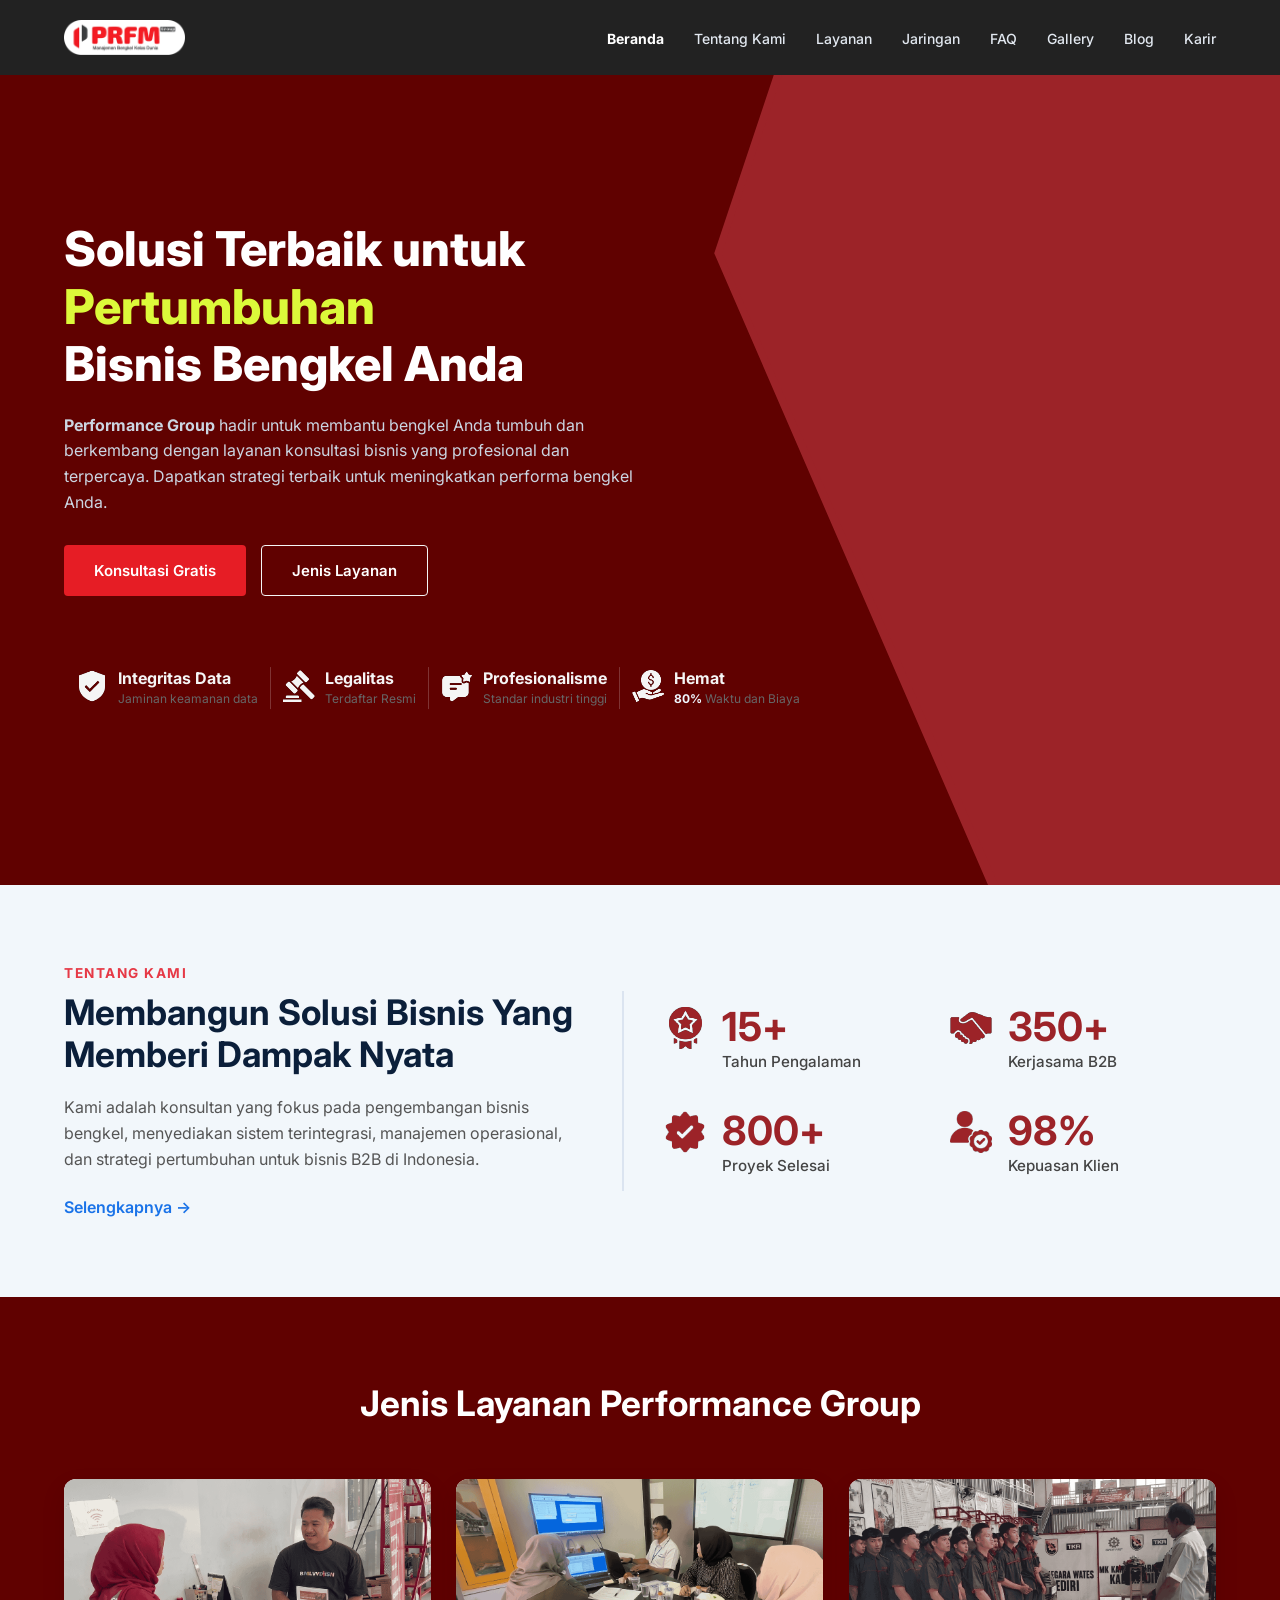
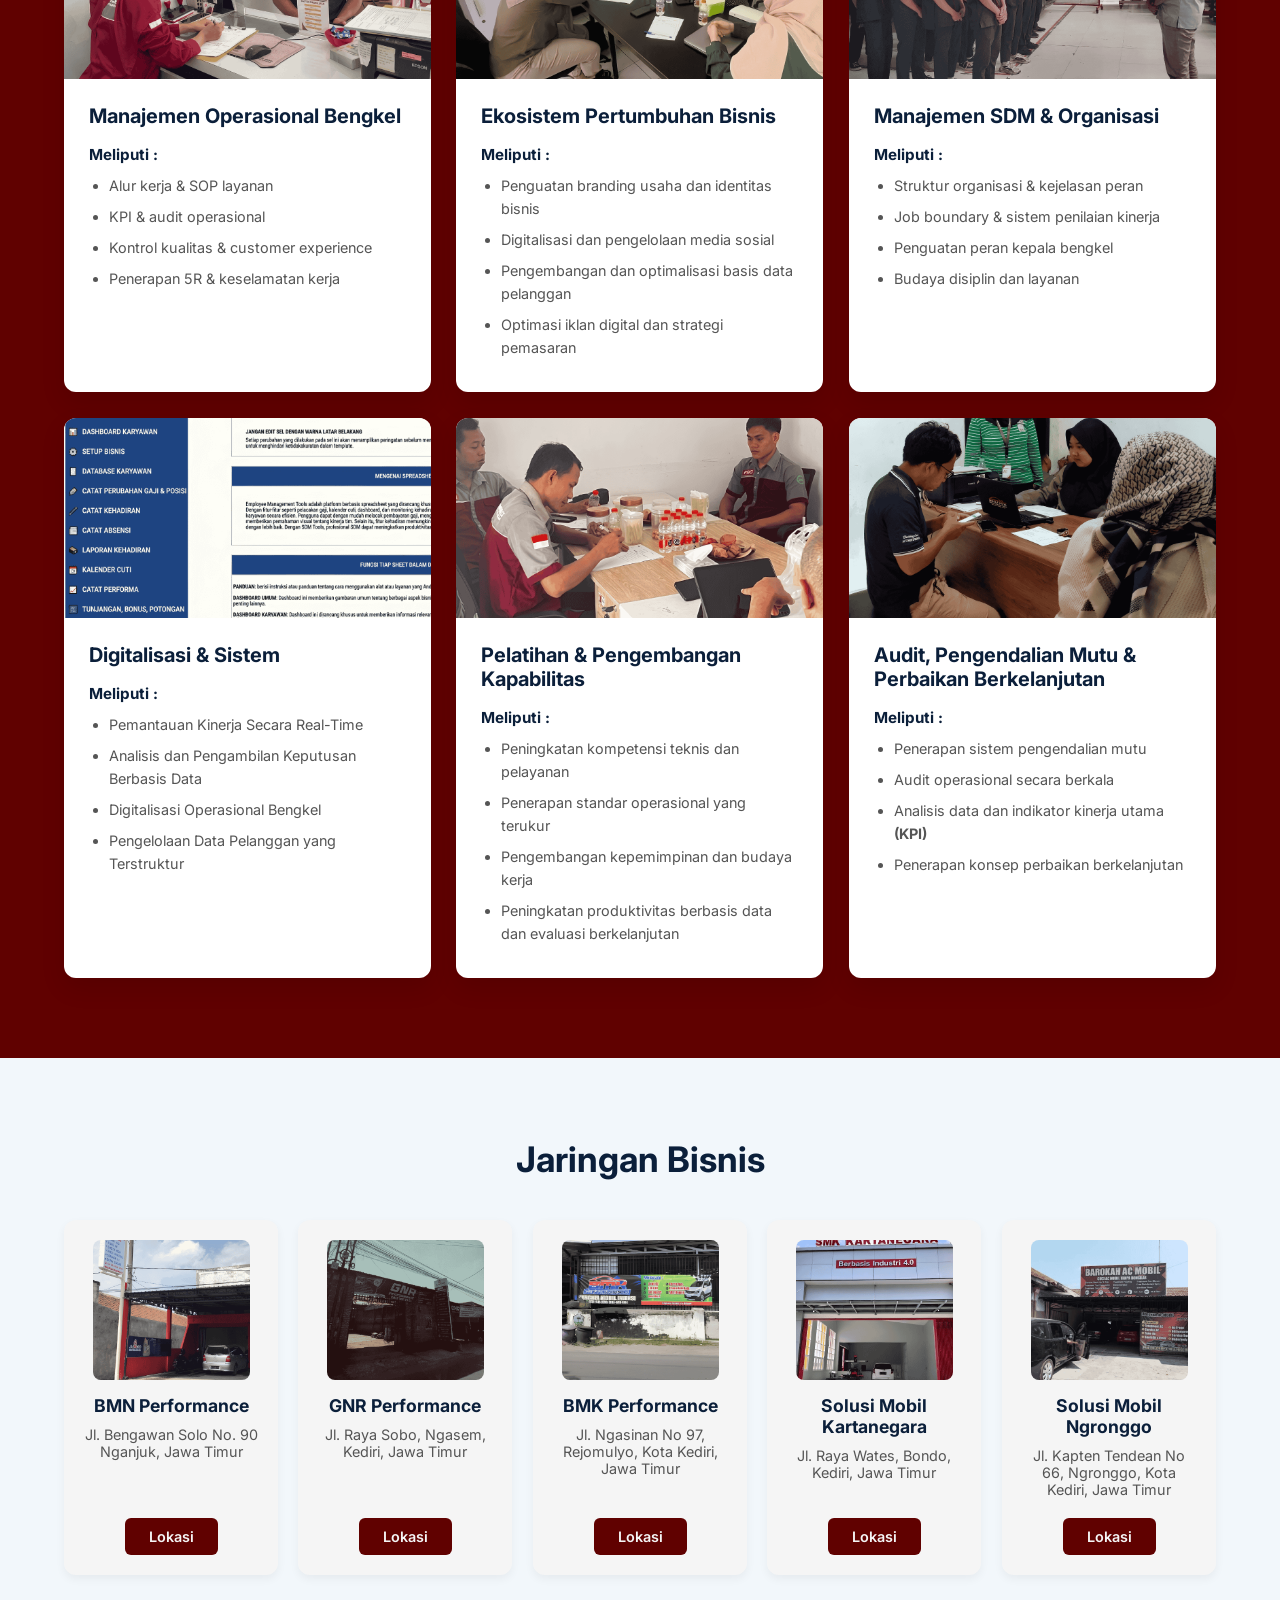
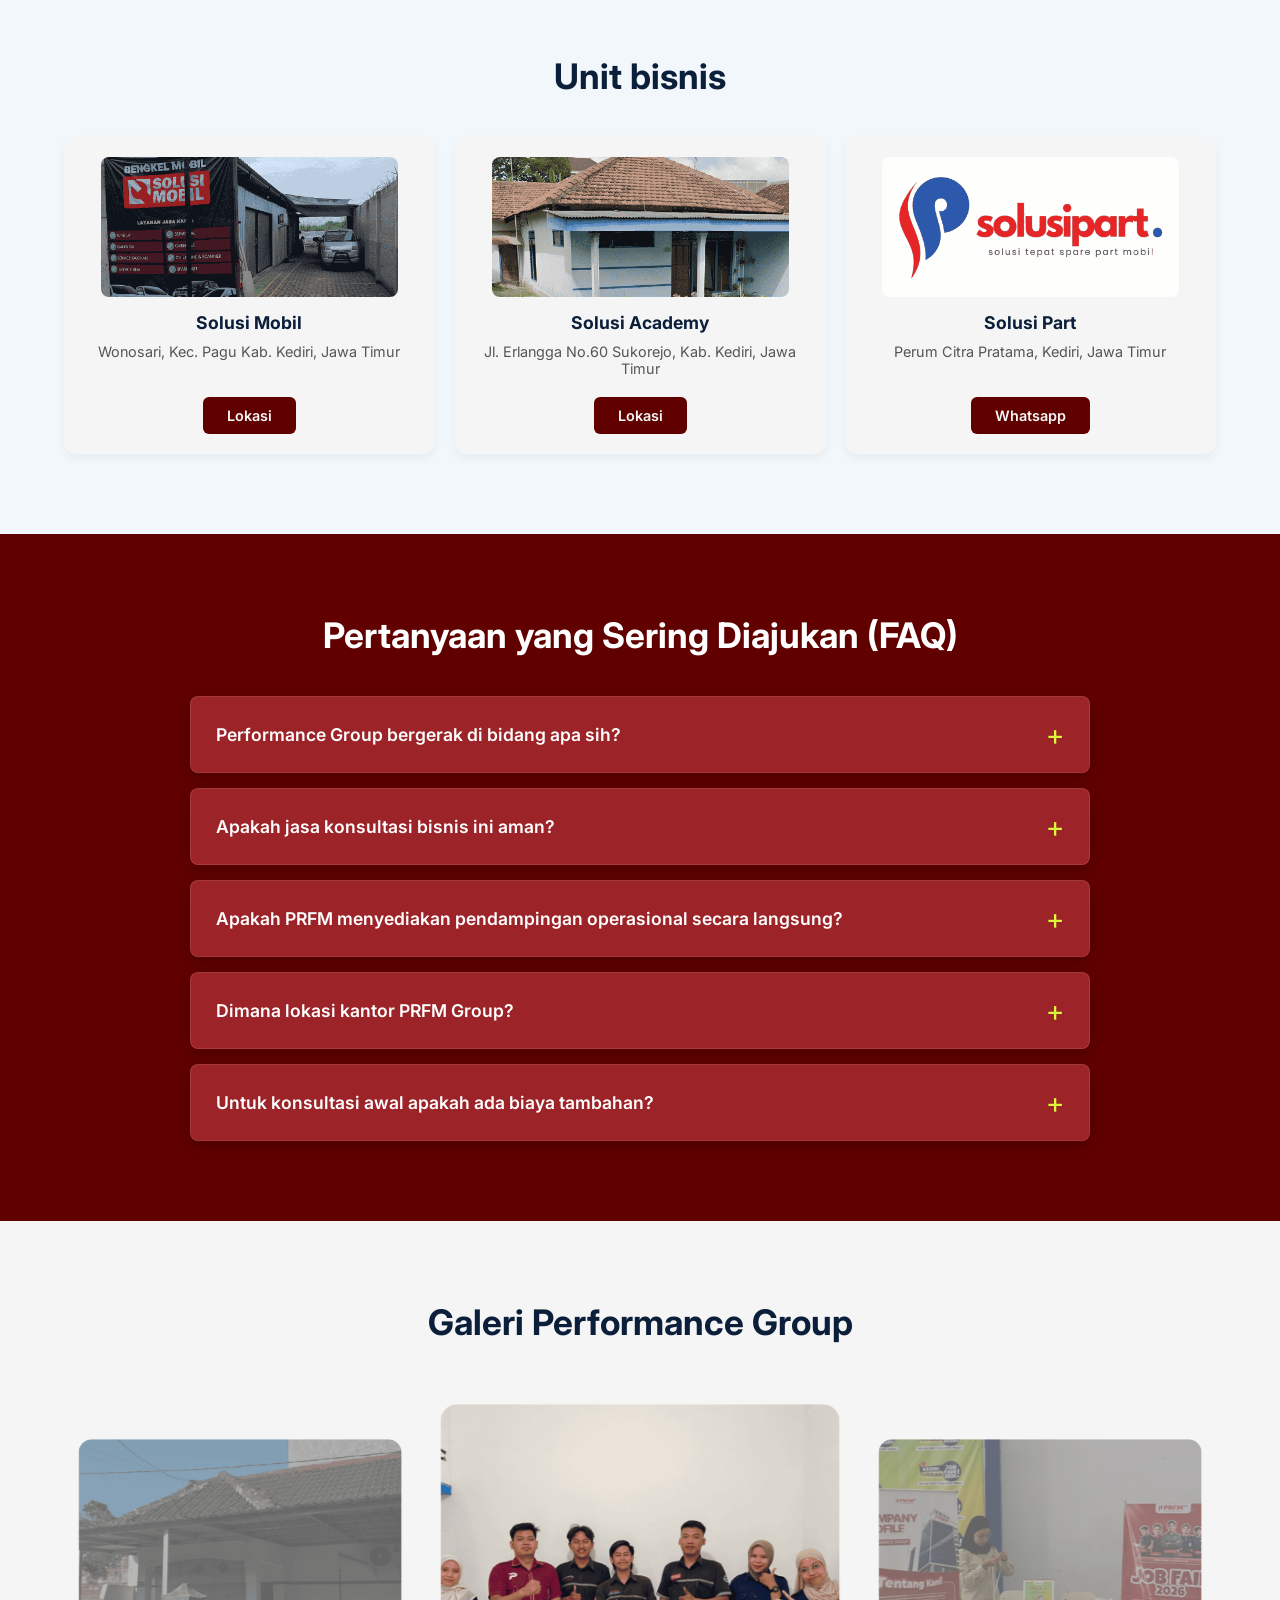
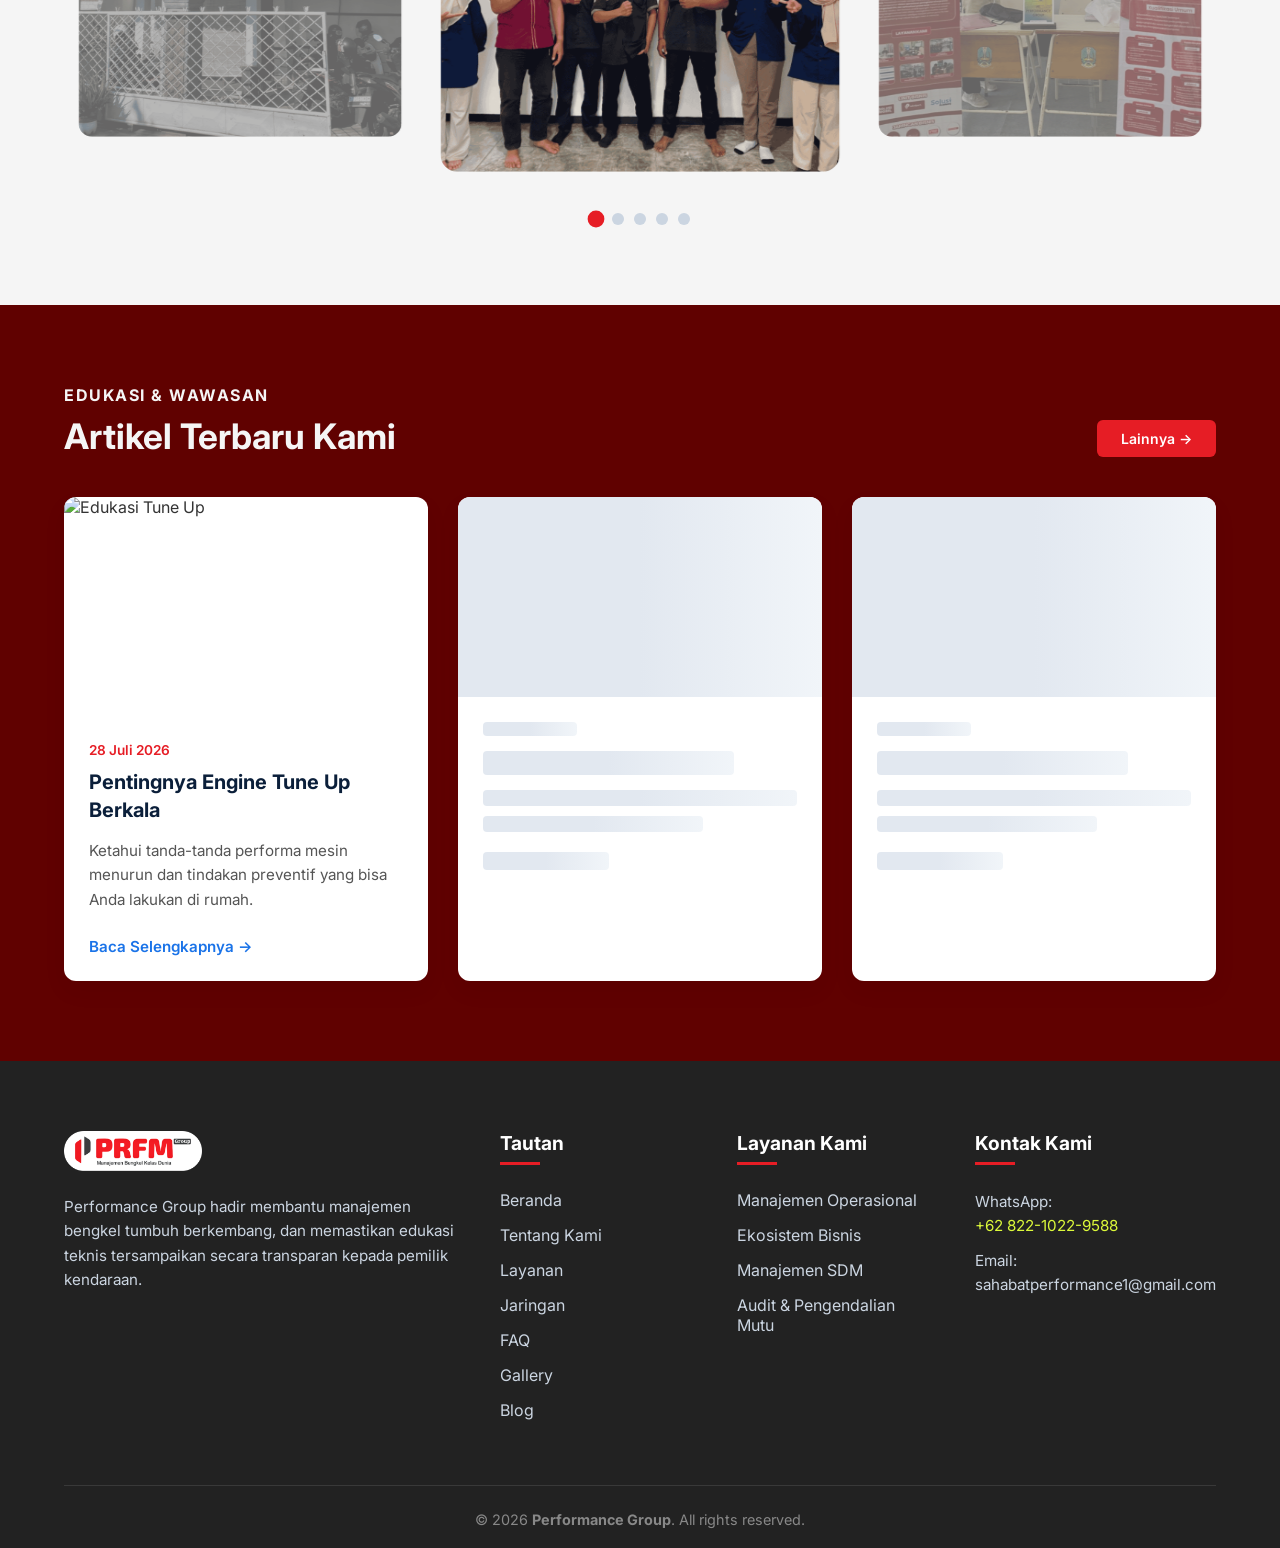
==== commit d624fc63: "galeri" ====
--- a/index.html
+++ b/index.html
@@ -396,23 +396,31 @@
             <div class="carousel-wrapper" id="carousel-wrapper">
                 <div class="carousel-track" id="gallery-track">
                     <div class="carousel-slide">
-                        <img src="https://images.unsplash.com/photo-1509440159596-0249088772ff?q=80&w=800&auto=format&fit=crop" alt="Galeri 1" loading="lazy" decoding="async">
+                        <img src="images/GALERI/GAMBAR-1.png" alt="Galeri 1" loading="lazy" decoding="async">
                     </div>
                     
                     <div class="carousel-slide active-slide">
-                        <img src="https://images.unsplash.com/photo-1558961363-fa8fdf82db35?q=80&w=800&auto=format&fit=crop" alt="Galeri 2" loading="lazy" decoding="async">
+                        <img src="images/GALERI/GAMBAR-2.png" alt="Galeri 2" loading="lazy" decoding="async">
                     </div>
                     
                     <div class="carousel-slide">
-                        <img src="https://images.unsplash.com/photo-1507133750070-4cb50385d342?q=80&w=800&auto=format&fit=crop" alt="Galeri 3" loading="lazy" decoding="async">
+                        <img src="images/GALERI/GAMBAR-3.png" alt="Galeri 3" loading="lazy" decoding="async">
                     </div>
 
                     <div class="carousel-slide">
-                        <img src="https://images.unsplash.com/photo-1495474472206-bf5f28b4f461?q=80&w=800&auto=format&fit=crop" alt="Galeri 4" loading="lazy" decoding="async">
+                        <img src="images/GALERI/GAMBAR-4.png" alt="Galeri 4" loading="lazy" decoding="async">
                     </div>
 
                     <div class="carousel-slide">
-                        <img src="https://images.unsplash.com/photo-1517248135467-4c7edcad34c4?q=80&w=800&auto=format&fit=crop" alt="Galeri 5" loading="lazy" decoding="async">
+                        <img src="images/GALERI/GAMBAR-5.png" alt="Galeri 5" loading="lazy" decoding="async">
+                    </div>
+
+                    <div class="carousel-slide">
+                        <img src="images/GALERI/GAMBAR-6.png" alt="Galeri 6" loading="lazy" decoding="async">
+                    </div>
+
+                    <div class="carousel-slide">
+                        <img src="images/GALERI/GAMBAR-7.png" alt="Galeri 7" loading="lazy" decoding="async">
                     </div>
                 </div>
             </div>
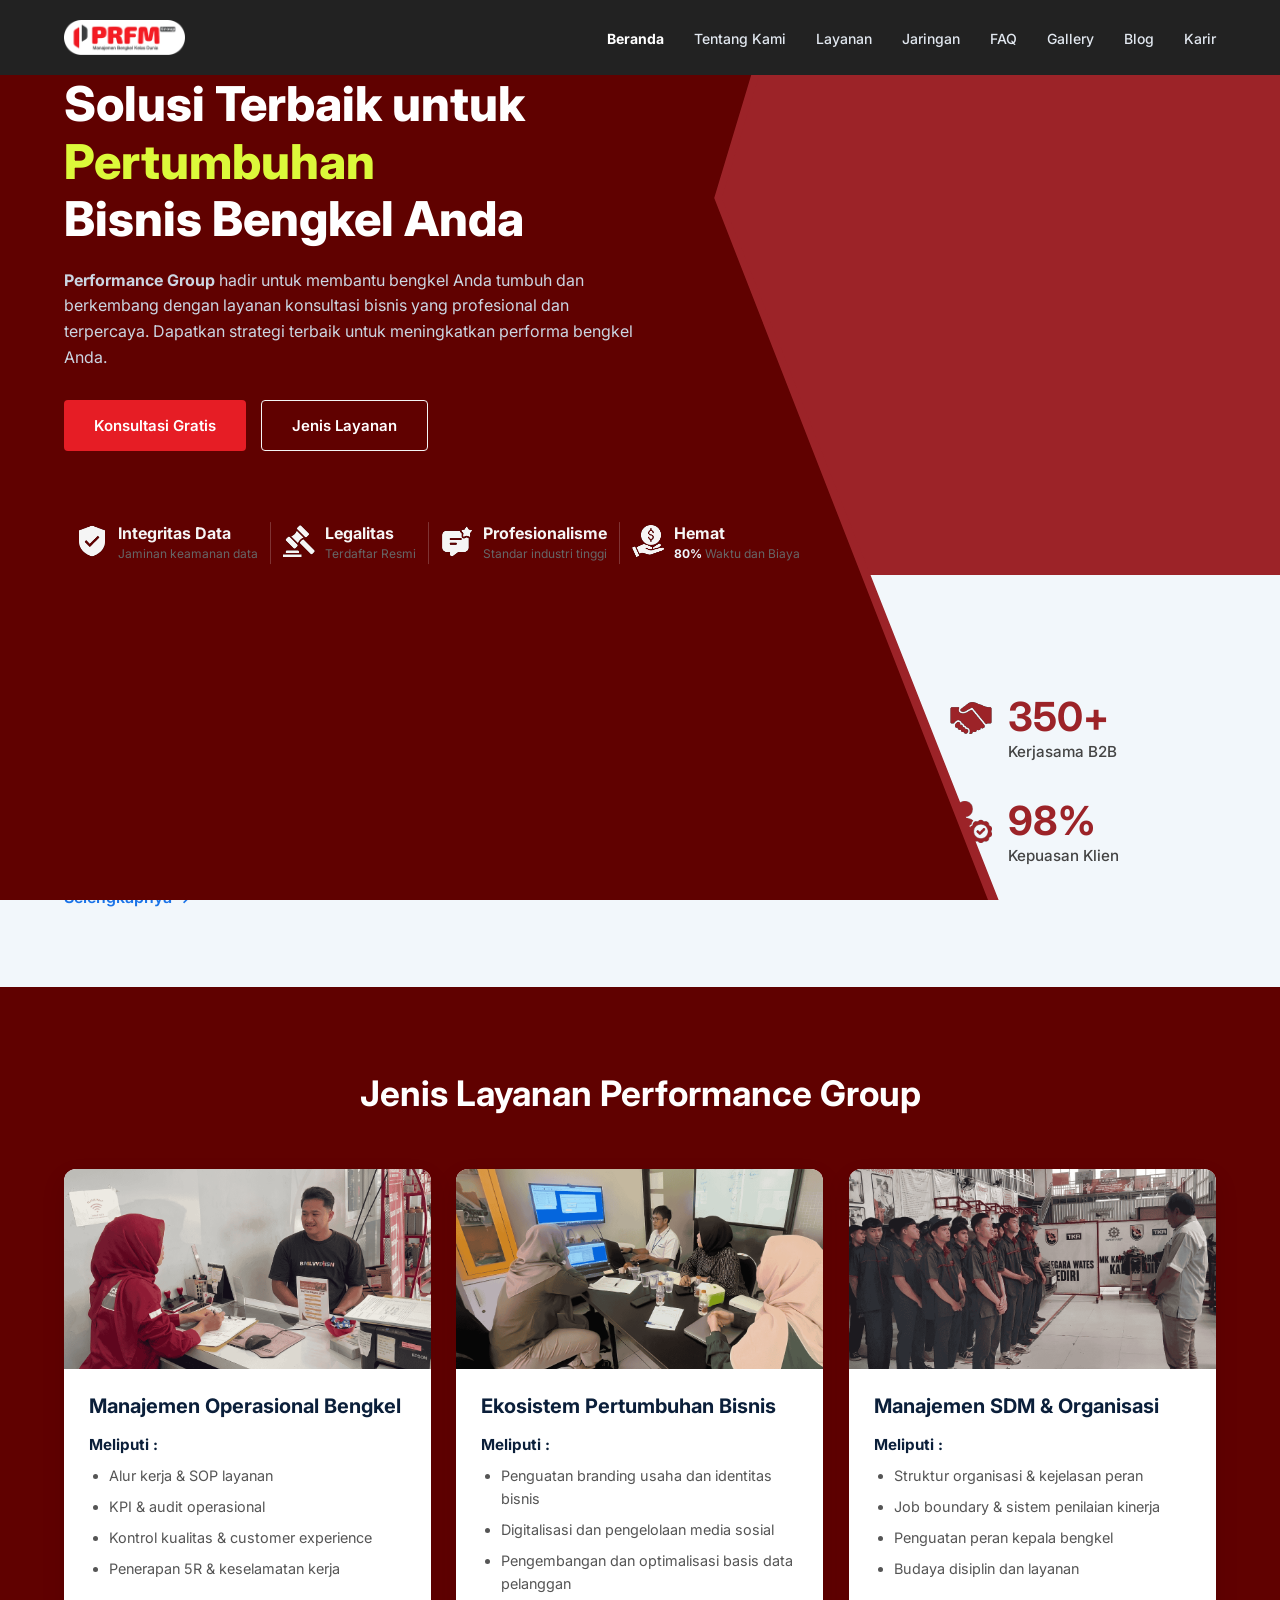
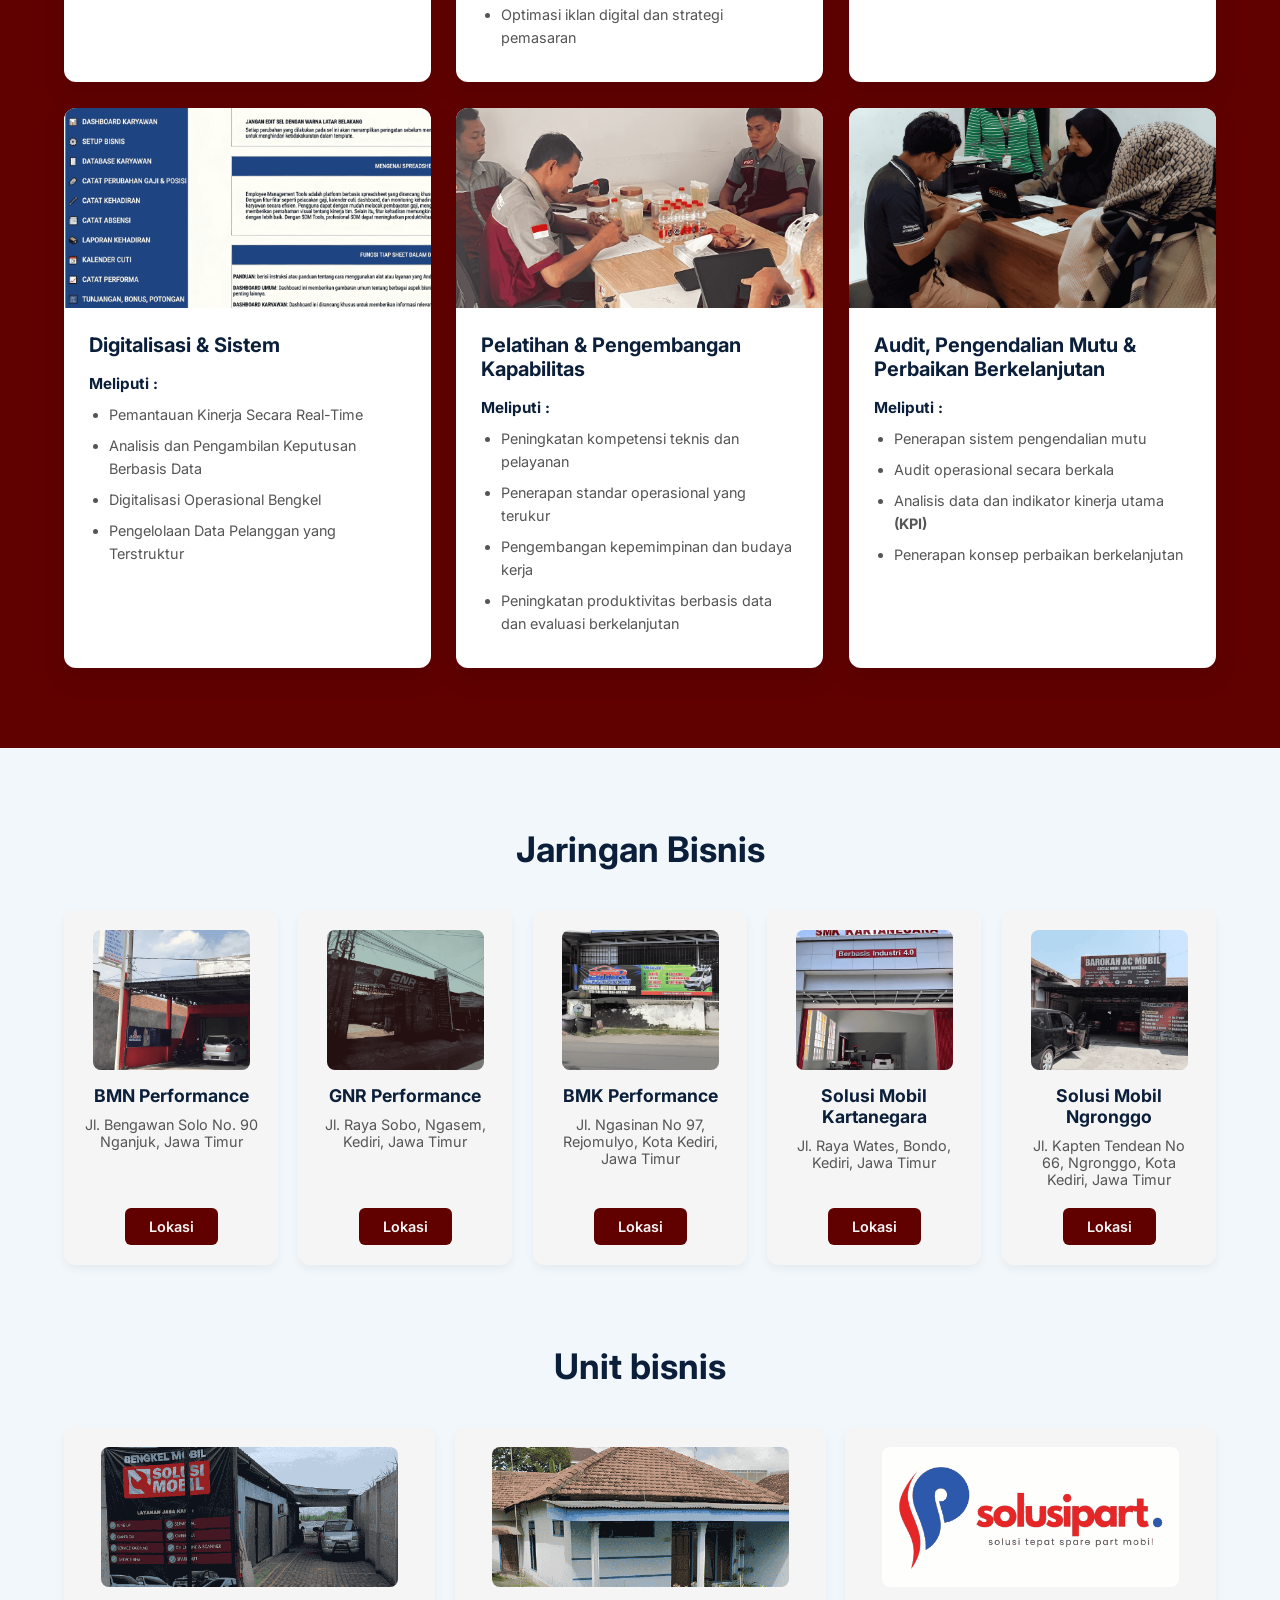
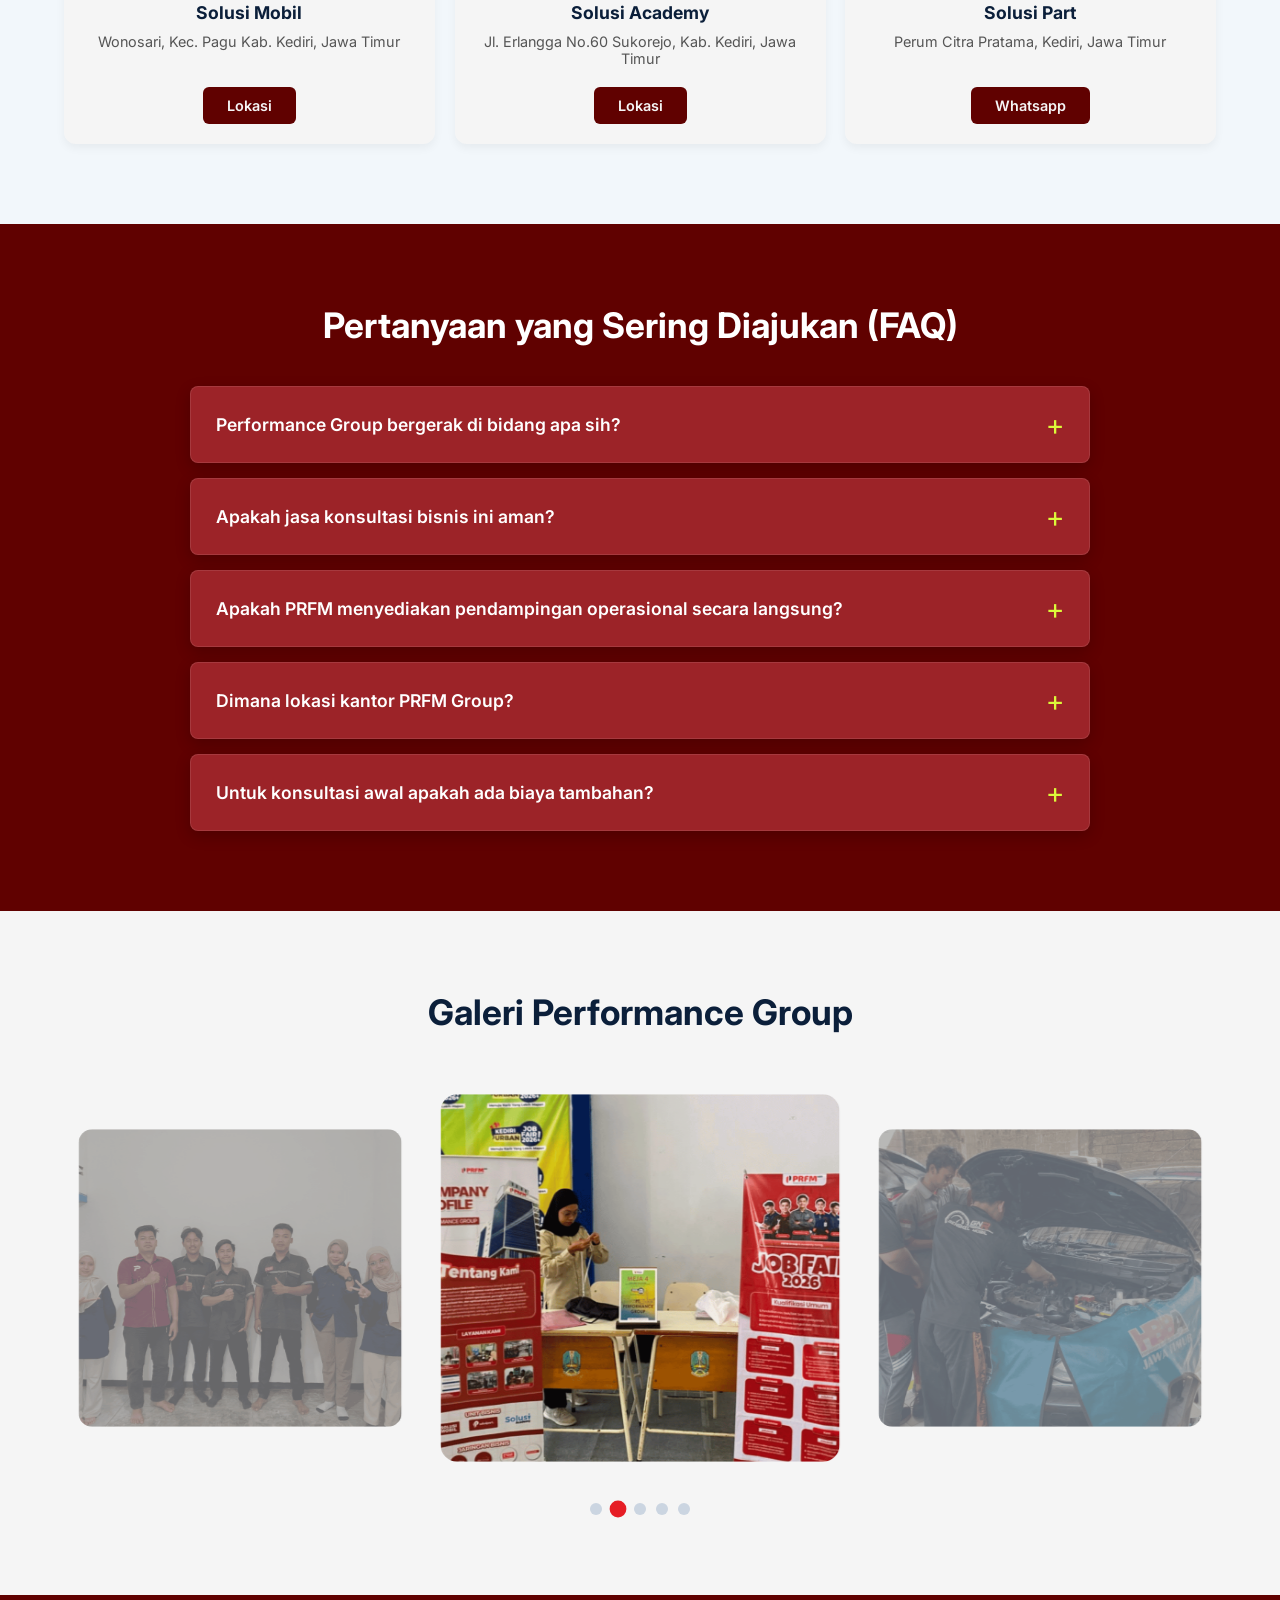
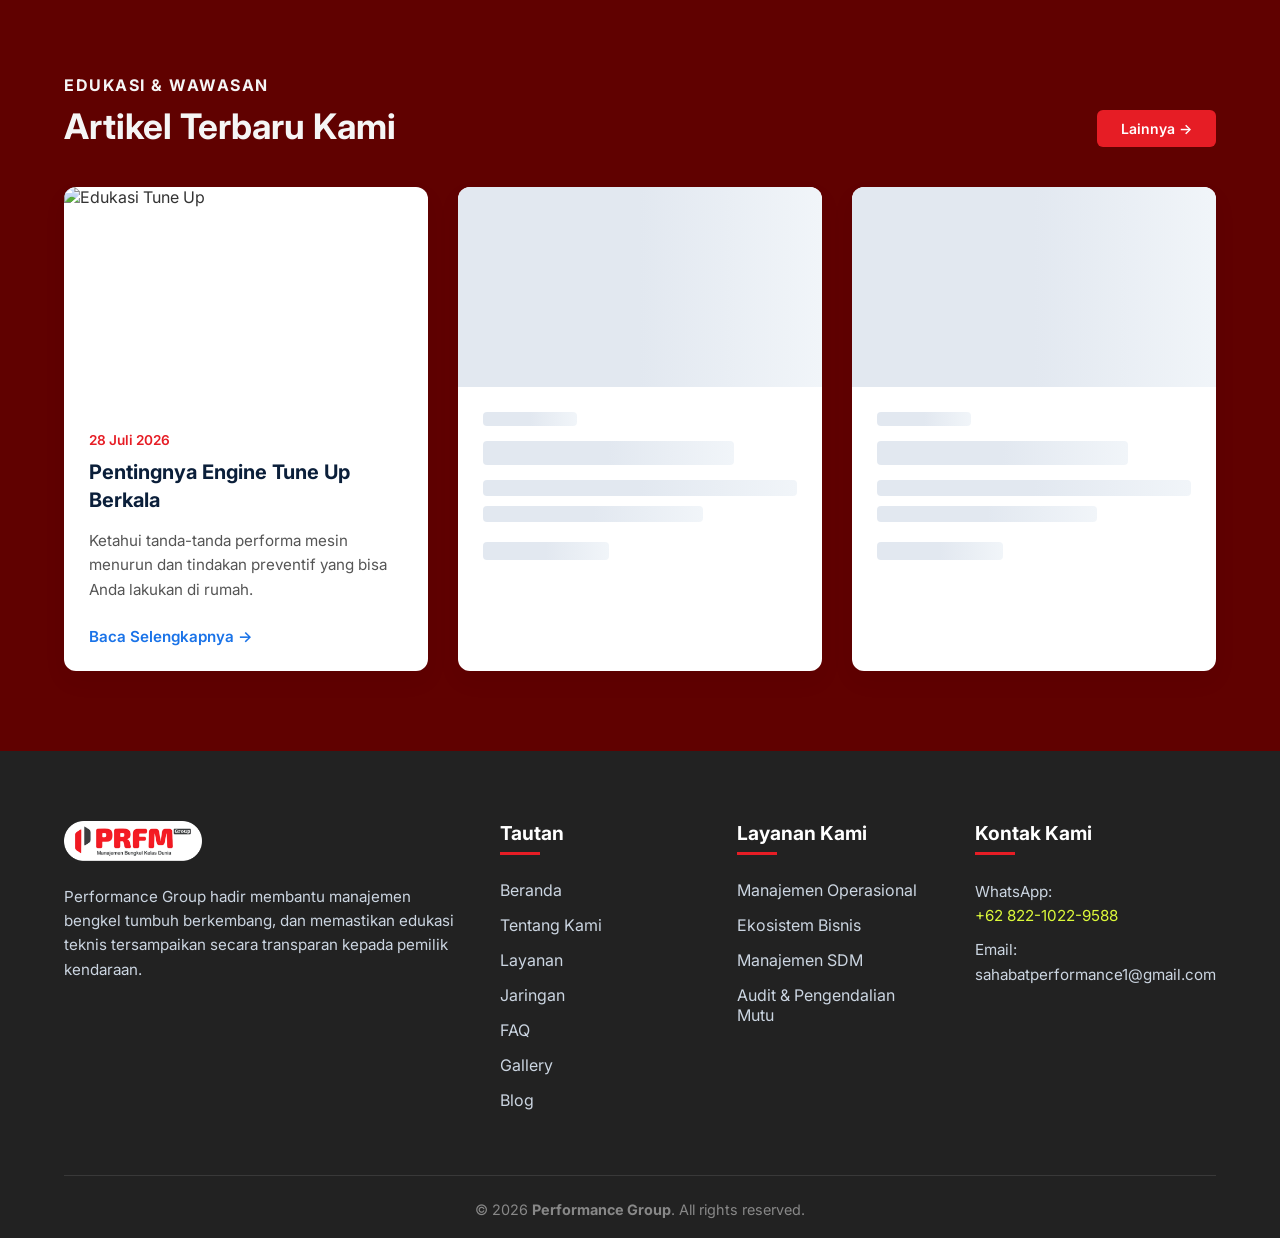
==== commit c33d66fd: "beranda" ====
--- a/index.html
+++ b/index.html
@@ -30,7 +30,7 @@
         
         <nav class="nav-menu">
             <ul>
-                <li><a href="/" class="nav-link active">Beranda</a></li>
+                <li><a href="#beranda" class="nav-link active">Beranda</a></li>
                 <li><a href="pages/tentang-kami.html" class="nav-link">Tentang Kami</a></li>
                 <li><a href="#layanan" class="nav-link">Layanan</a></li>
                 <li><a href="#jaringan" class="nav-link">Jaringan</a></li>
@@ -43,7 +43,7 @@
     </header>
 
     <!-- Main Hero Section -->
-    <main class="hero">
+    <section class="beranda-section" id="beranda">
         <!-- Background Layers -->
         <div class="hero-bg-image"></div>
         <div class="hero-light-blue-layer"></div>
@@ -443,7 +443,7 @@
                     <span class="badge" style="color: #f5f5f5; font-weight: 700; text-transform: uppercase; letter-spacing: 1.5px;">Edukasi & Wawasan</span>
                     <h2 class="section-title" style="color: #f5f5f5; margin-top: 10px; margin-bottom: 0;">Artikel Terbaru Kami</h2>
                 </div>
-                <a href="/pages/artikel/home-artikel.html" style="background-color: #e61d25; color: #ffffff; text-decoration: none; padding: 10px 24px; border-radius: 6px; font-weight: 600; font-size: 14px; transition: opacity 0.3s;" onmouseover="this.style.opacity='0.85'" onmouseout="this.style.opacity='1'">Lainnya &rarr;</a>
+                <a href="pages/artikel/home-artikel.html" style="background-color: #e61d25; color: #ffffff; text-decoration: none; padding: 10px 24px; border-radius: 6px; font-weight: 600; font-size: 14px; transition: opacity 0.3s;" onmouseover="this.style.opacity='0.85'" onmouseout="this.style.opacity='1'">Lainnya &rarr;</a>
             </div>
             
             <div class="blog-grid">
@@ -495,7 +495,7 @@
             <div class="footer-col">
                 <h3>Tautan</h3>
                 <ul>
-                    <li><a href="/">Beranda</a></li>
+                    <li><a href="#home">Beranda</a></li>
                     <li><a href="pages/tentang-kami.html">Tentang Kami</a></li>
                     <li><a href="#layanan">Layanan</a></li>
                     <li><a href="jaringan.html">Jaringan</a></li>
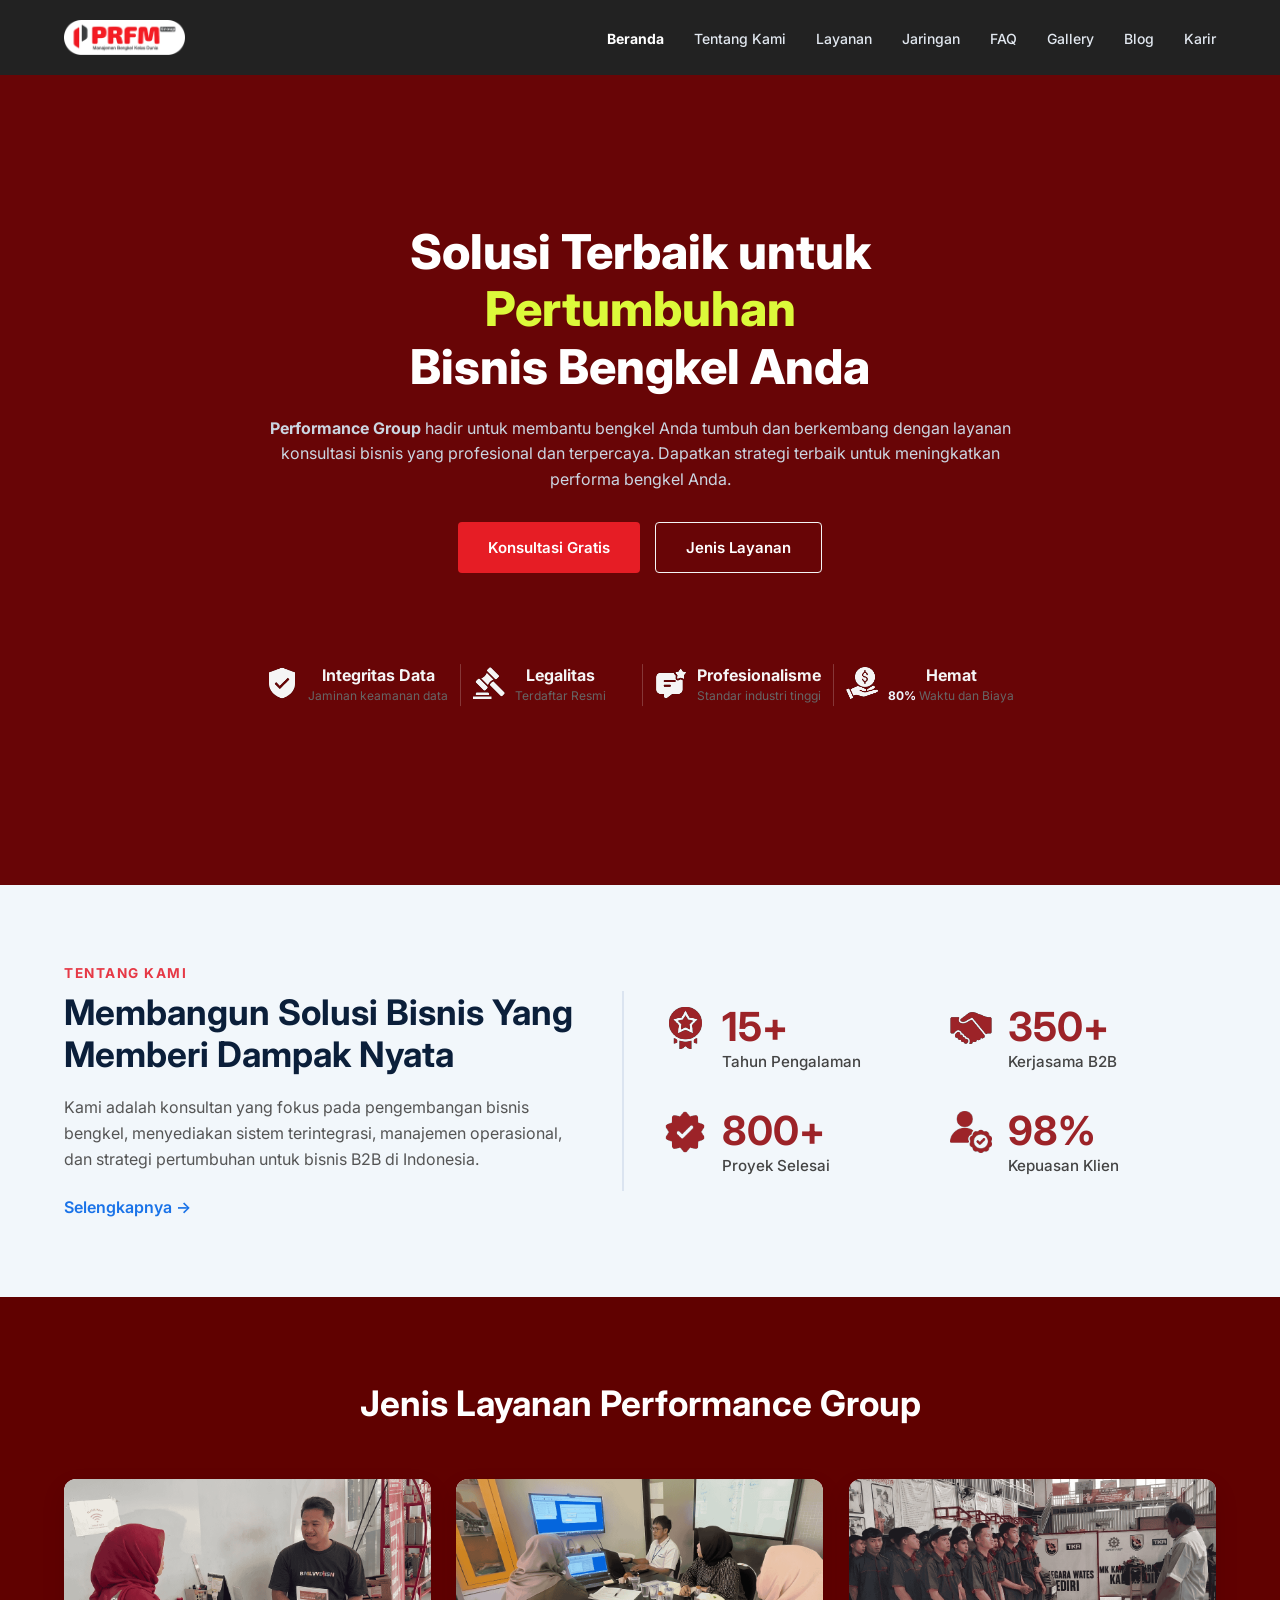
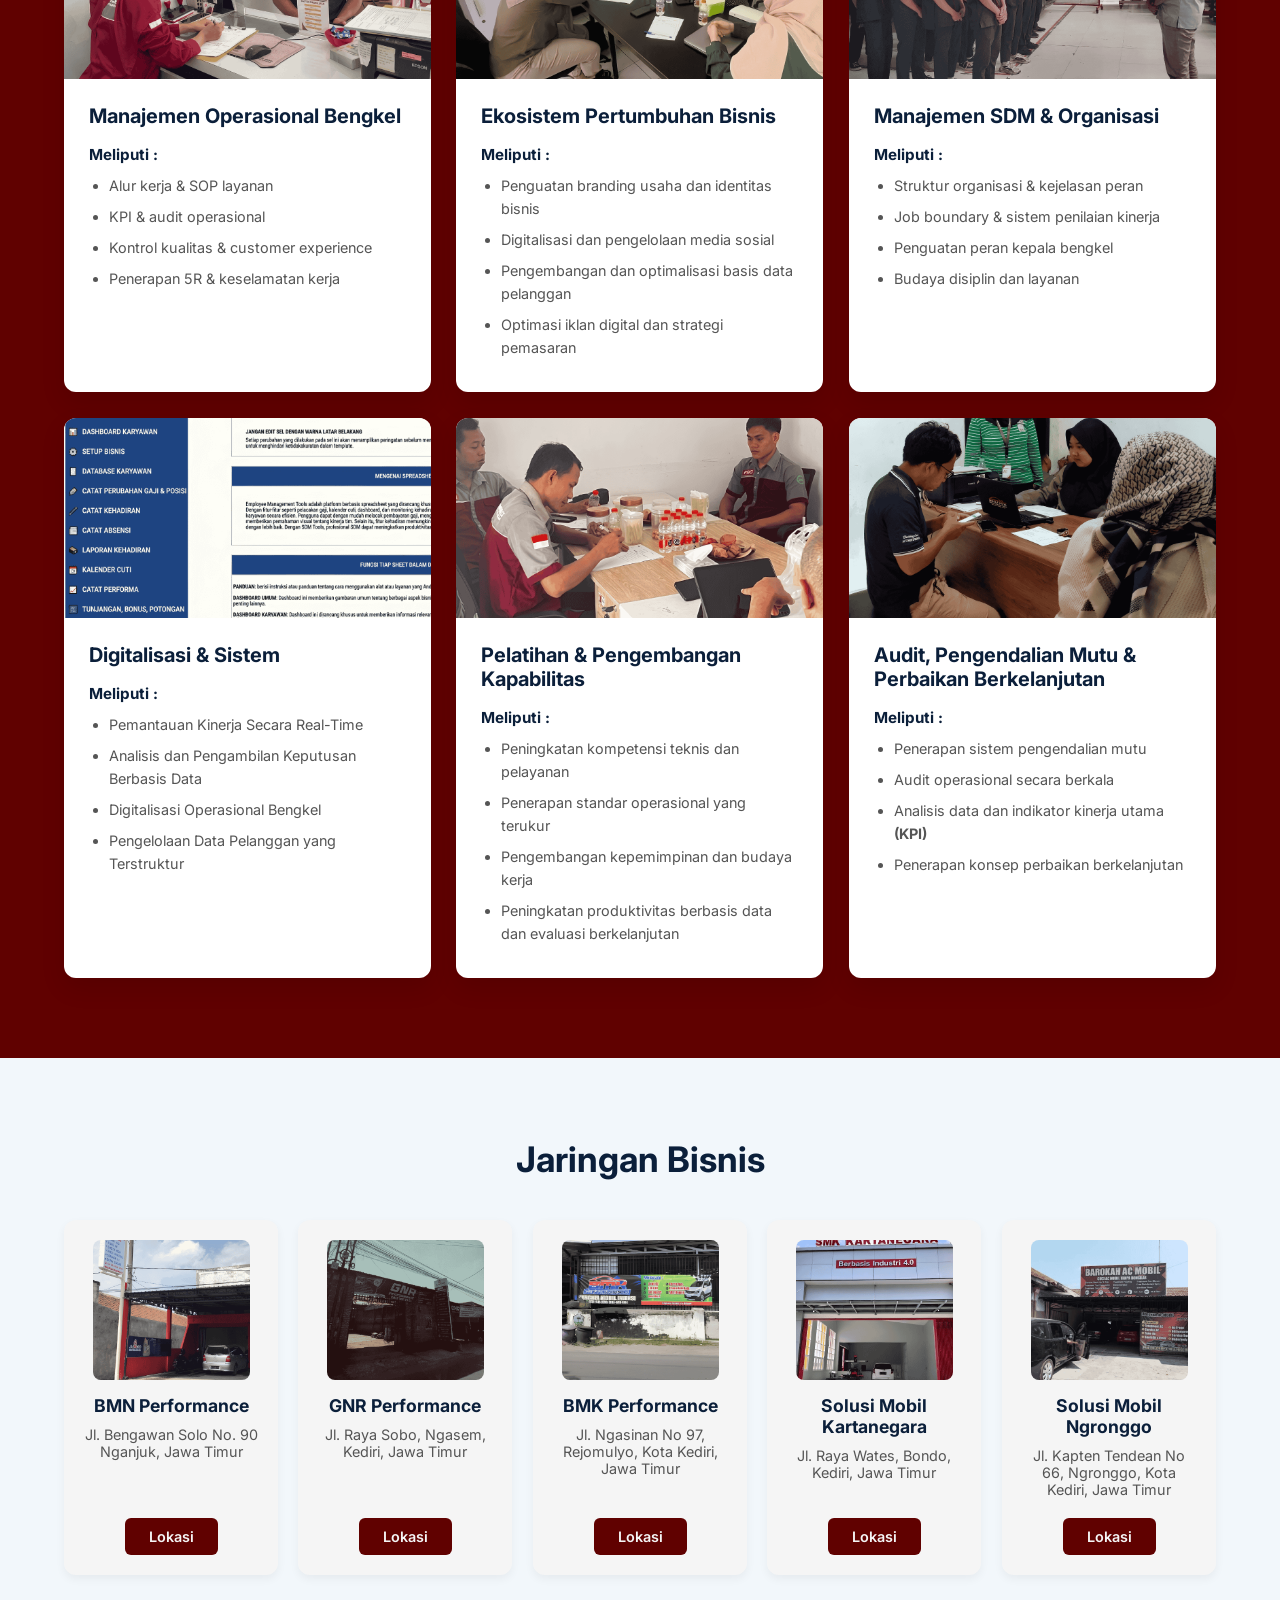
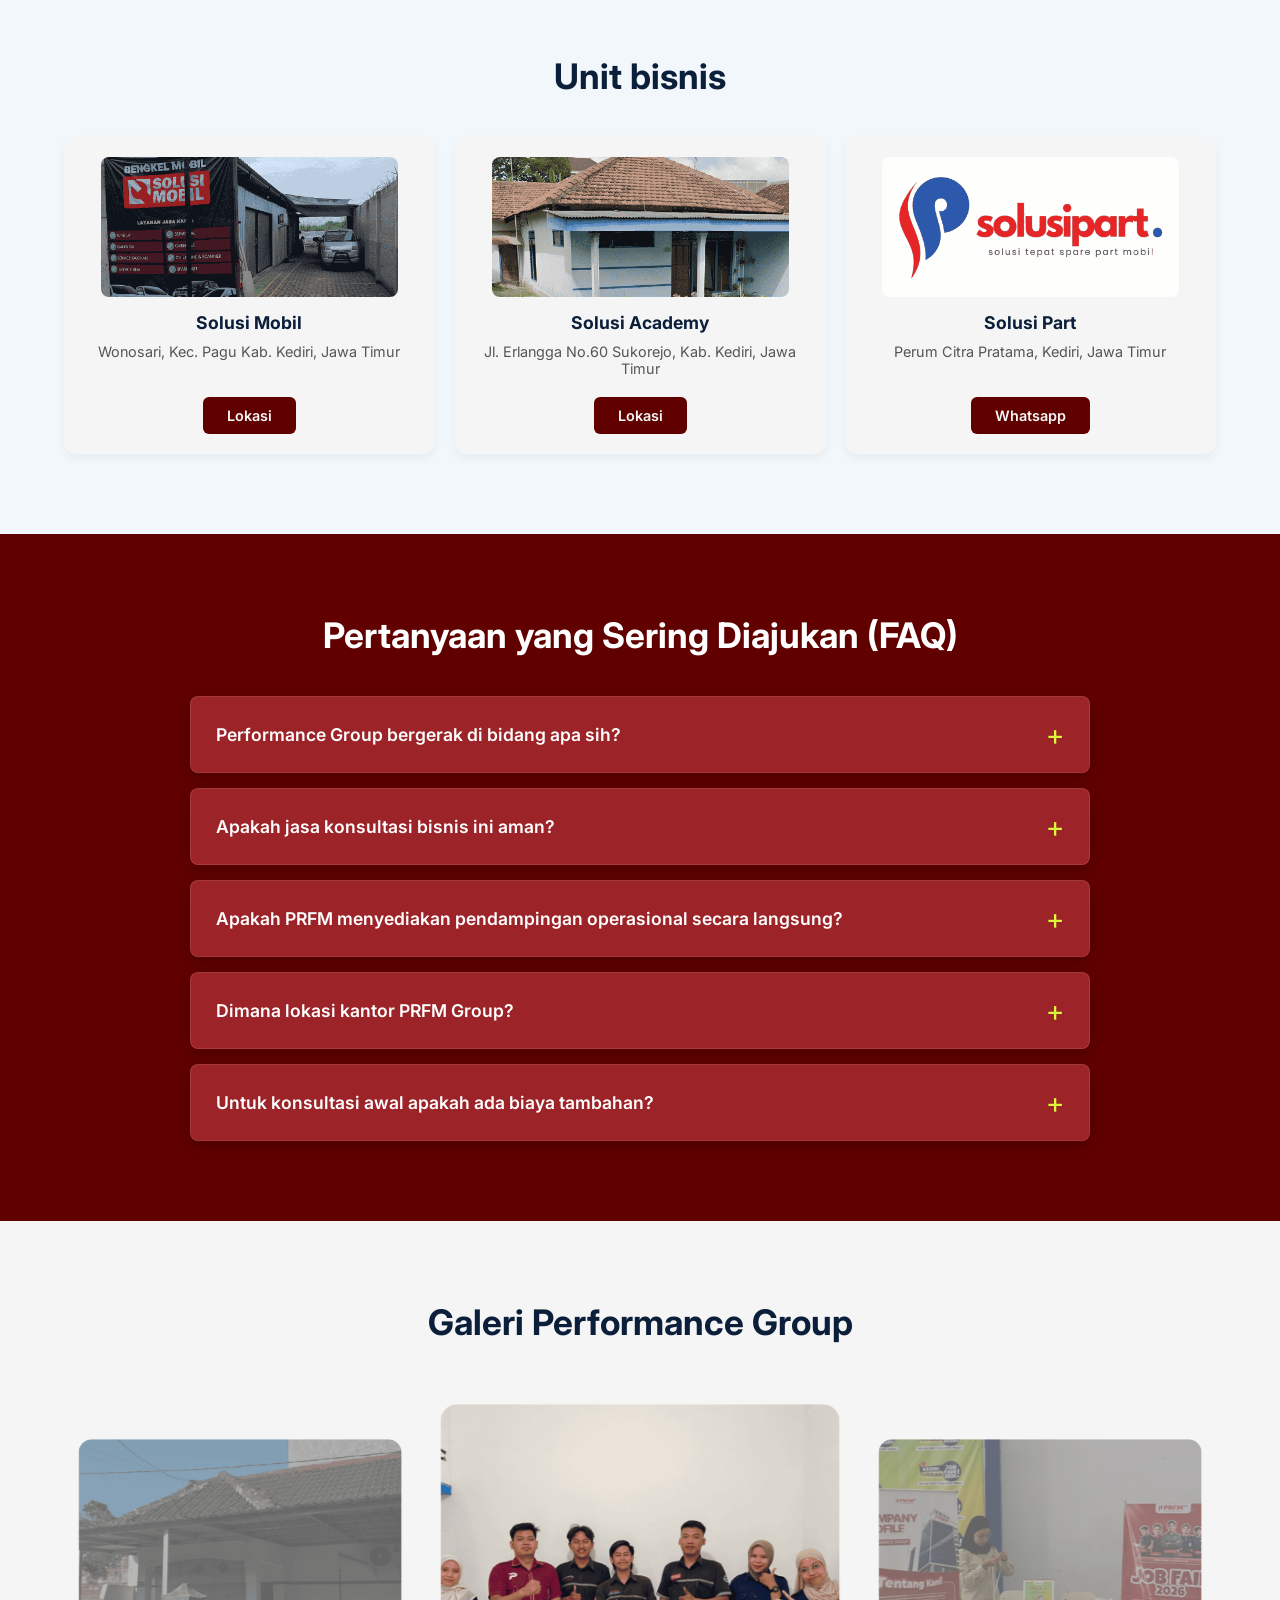
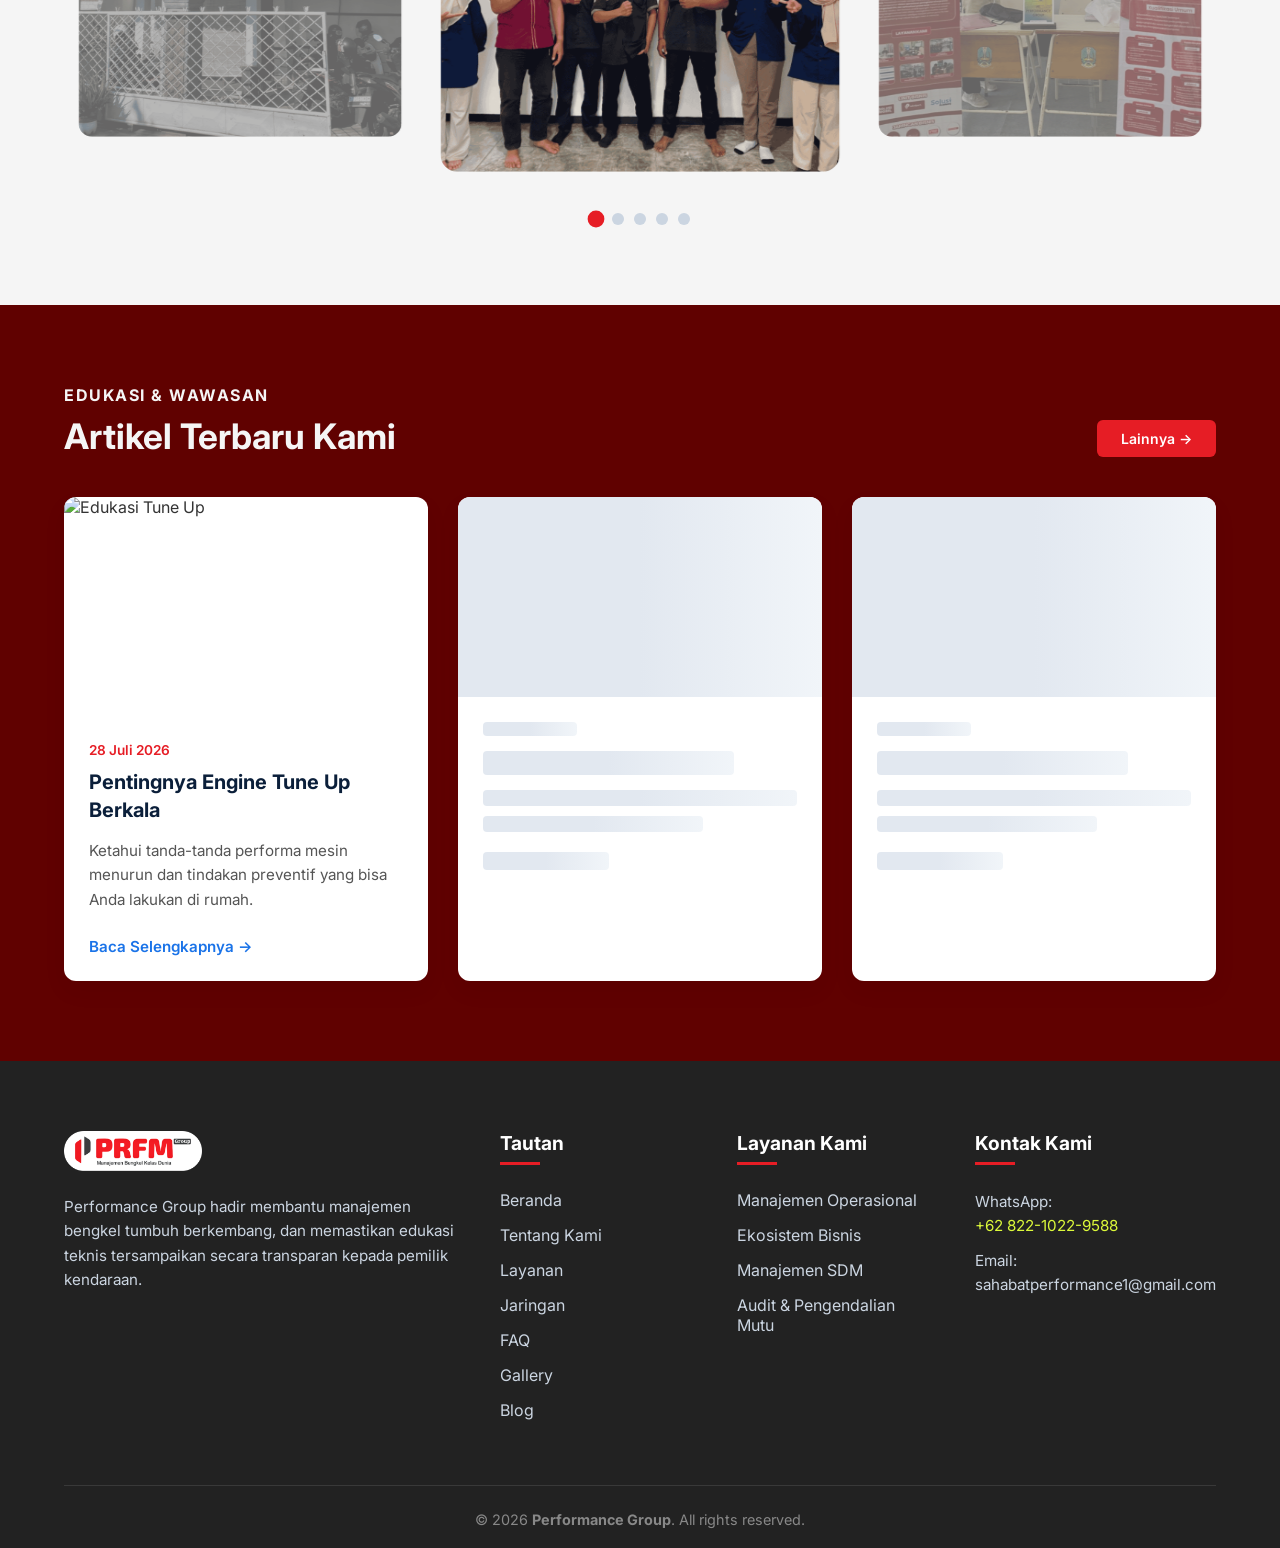
==== commit 7613d8d9: "html" ====
--- a/index.html
+++ b/index.html
@@ -43,26 +43,26 @@
     </header>
 
     <!-- Main Hero Section -->
-    <section class="beranda-section" id="beranda">
+    <main class="hero" id="beranda" style="justify-content: center;">
         <!-- Background Layers -->
-        <div class="hero-bg-image"></div>
-        <div class="hero-light-blue-layer"></div>
-        <div class="hero-dark-blue-layer"></div>
+        <div class="hero-bg-image" style="width: 100%; opacity: 0.3;"></div>
+        <div class="hero-light-blue-layer" style="width: 100%; clip-path: none; opacity: 0.8;"></div>
+        <div class="hero-dark-blue-layer" style="width: 100%; clip-path: none; opacity: 0.85;"></div>
         <div class="yellow-accent"></div>
 
         <!-- Content Area -->
-        <div class="hero-content">
+        <div class="hero-content" style="width: 100%; max-width: 900px; padding: 0 5%; align-items: center; text-align: center; margin: 0 auto;">
             <h1 class="main-title">
                 Solusi Terbaik untuk<br>
                 <span>Pertumbuhan</span><br>
                 Bisnis Bengkel Anda
             </h1>
             
-            <p class="description">
+            <p class="description" style="max-width: 100%; margin-left: auto; margin-right: auto;">
                 <strong>Performance Group</strong> hadir untuk membantu bengkel Anda tumbuh dan berkembang dengan layanan konsultasi bisnis yang profesional dan terpercaya. Dapatkan strategi terbaik untuk meningkatkan performa bengkel Anda.
             </p>
             
-            <div class="cta-group">
+            <div class="cta-group" style="justify-content: center; width: 100%;">
                 <a href="https://wa.me/6282210229588" target="_blank" rel="noopener noreferrer" class="btn-primary" style="text-decoration: none; width: fit-content;" title="Konsultasi Gratis via WhatsApp">
                     Konsultasi Gratis
                 </a>
@@ -72,7 +72,7 @@
             </div>
                 
             <!-- Features Row -->
-            <div class="features-row">
+            <div class="features-row" style="justify-content: center; width: 100%; max-width: 800px; margin: 20px auto 0 auto;">
                 <div class="feature-item">
                     <div class="feature-icon">
                         <img src="images/AMAN.svg" alt="Ikon AMAN" fetchpriority="high">
@@ -495,10 +495,10 @@
             <div class="footer-col">
                 <h3>Tautan</h3>
                 <ul>
-                    <li><a href="#home">Beranda</a></li>
+                    <li><a href="#beranda">Beranda</a></li>
                     <li><a href="pages/tentang-kami.html">Tentang Kami</a></li>
                     <li><a href="#layanan">Layanan</a></li>
-                    <li><a href="jaringan.html">Jaringan</a></li>
+                    <li><a href="#jaringan">Jaringan</a></li>
                     <li><a href="#FAQ">FAQ</a></li>
                     <li><a href="#gallery">Gallery</a></li>
                     <li><a href="#blog">Blog</a></li>
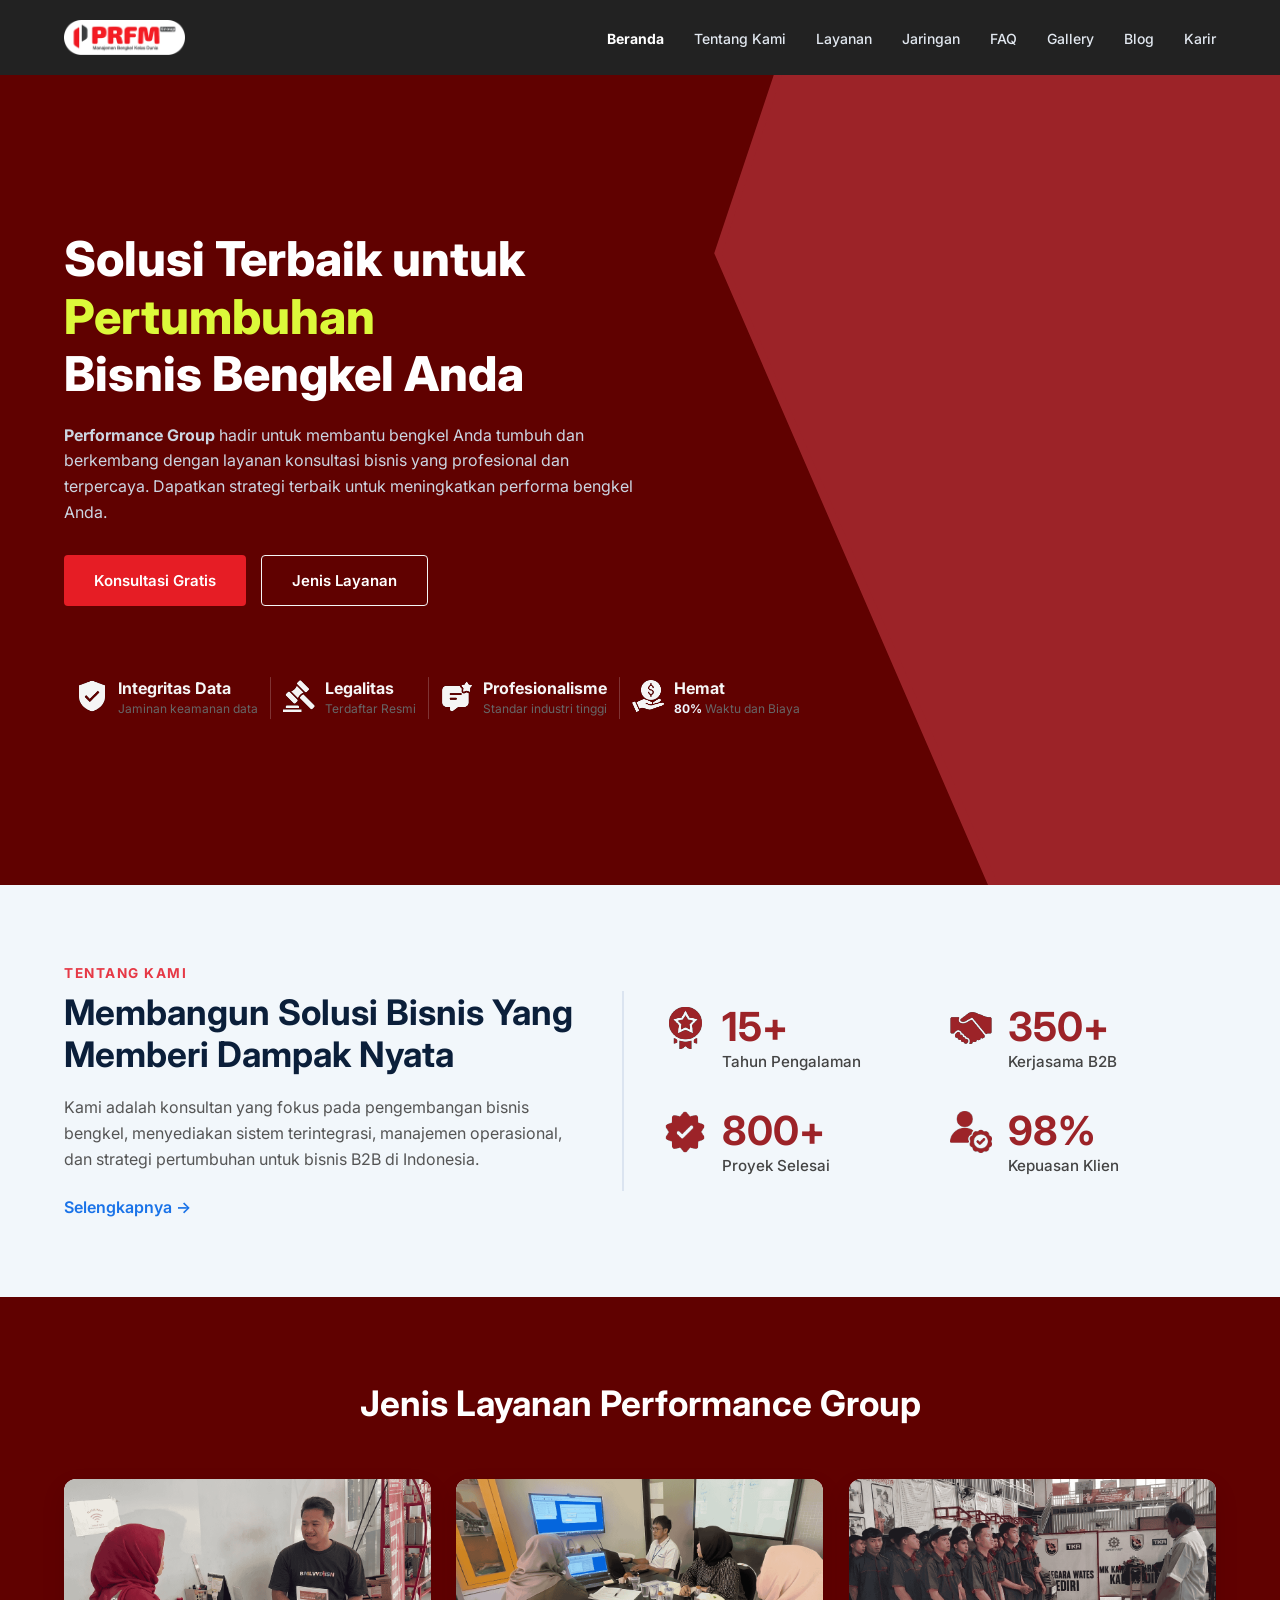
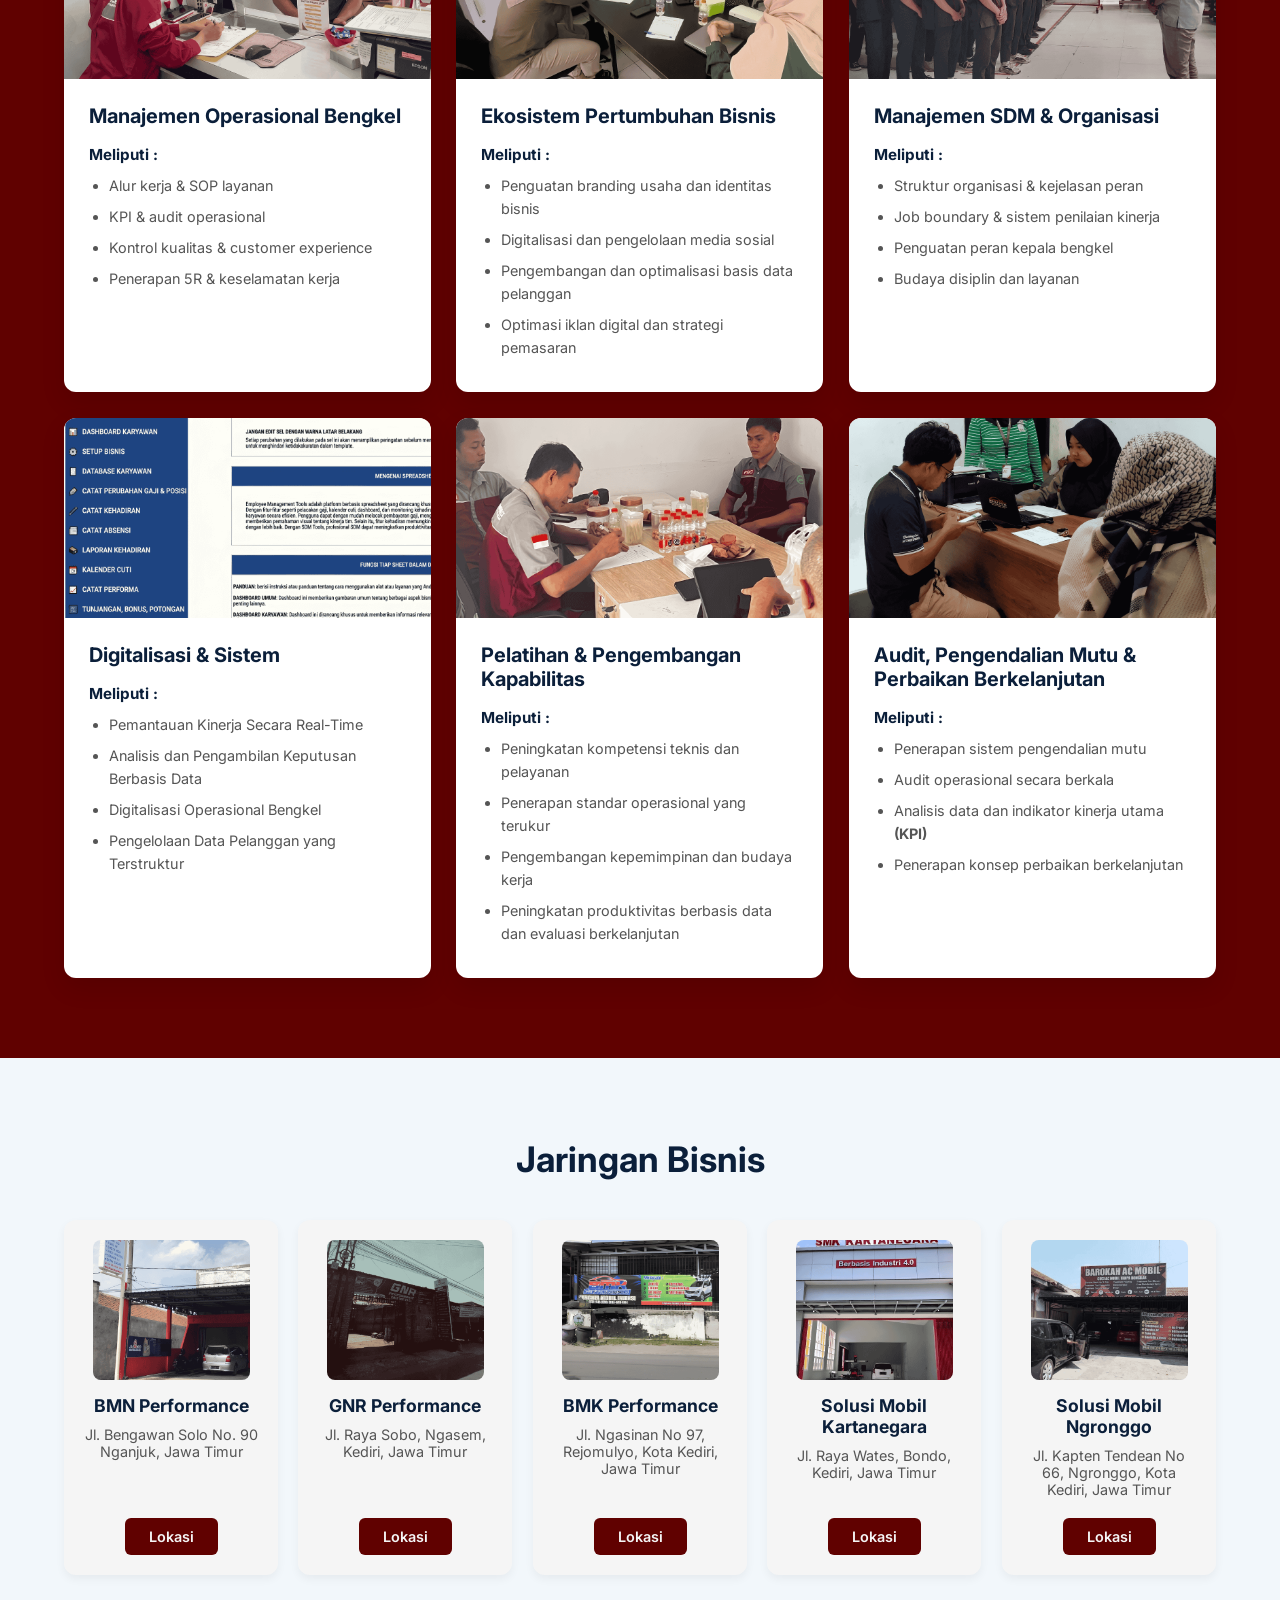
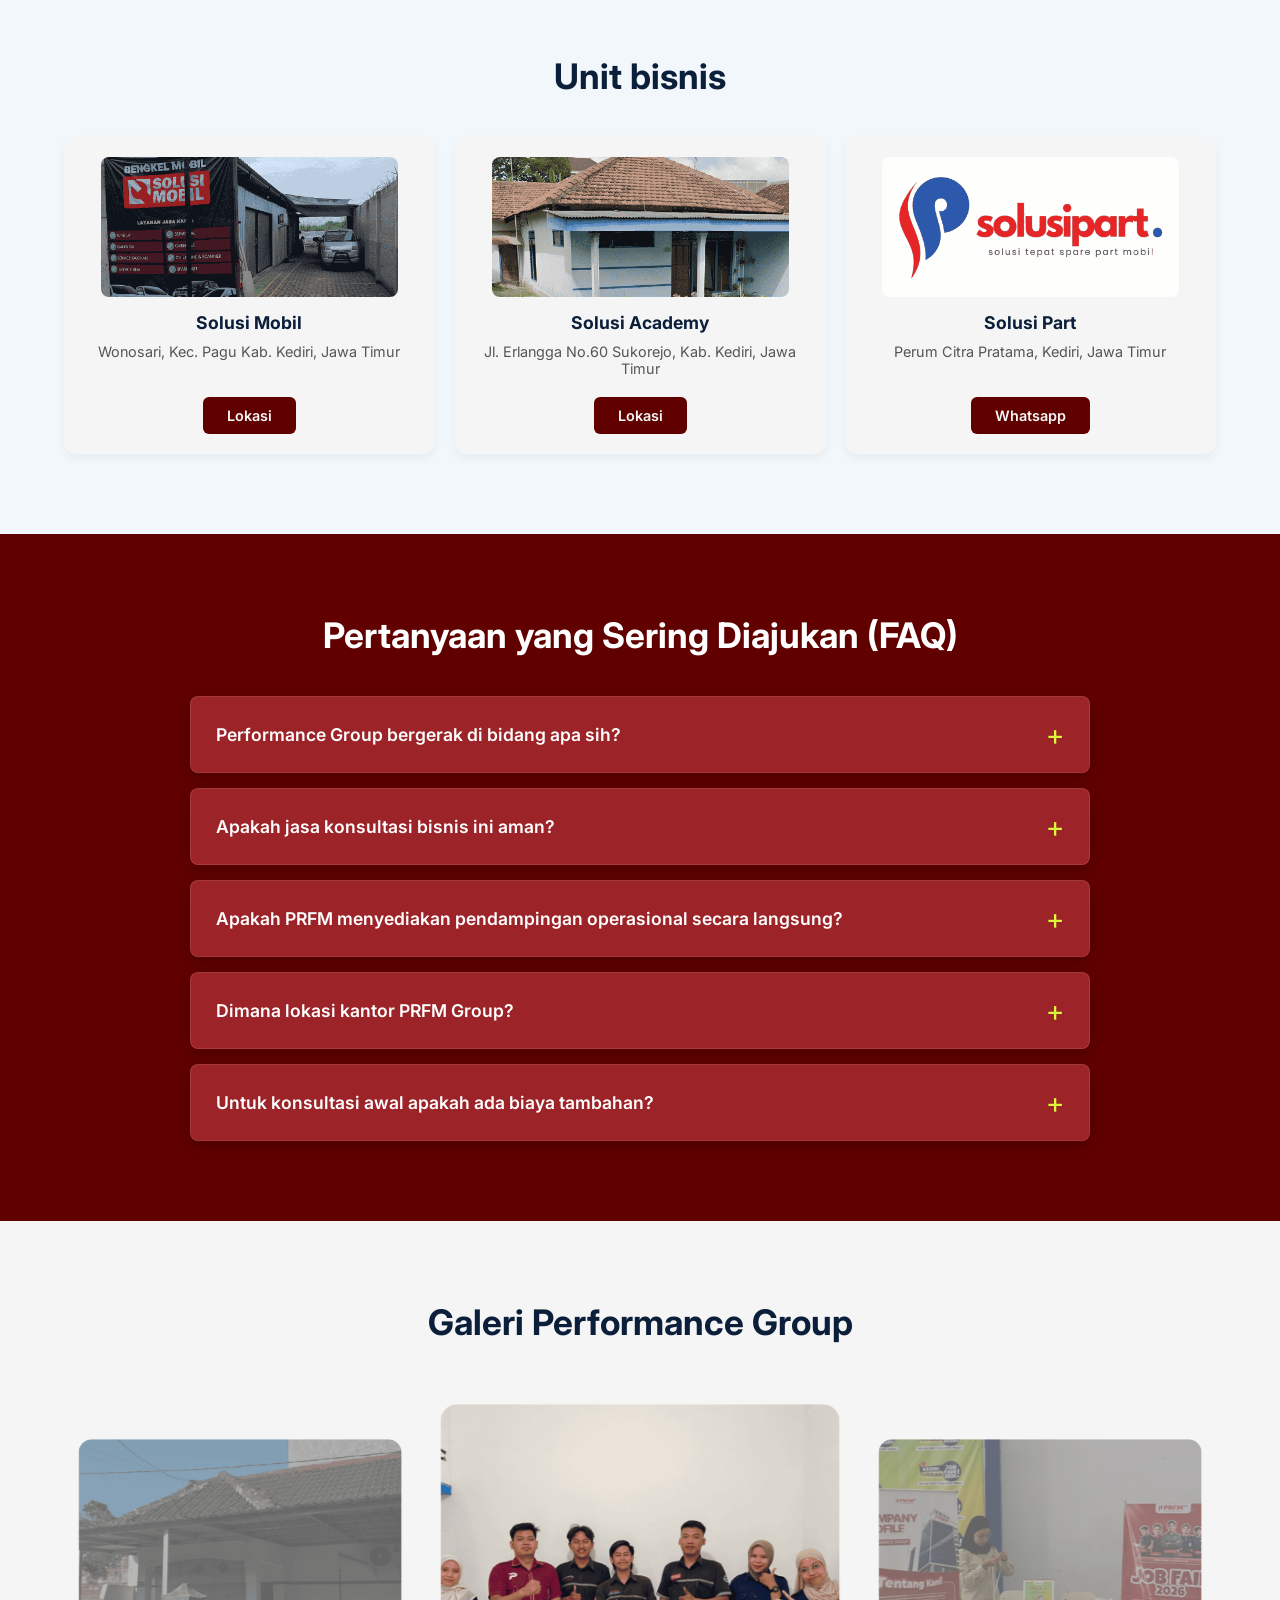
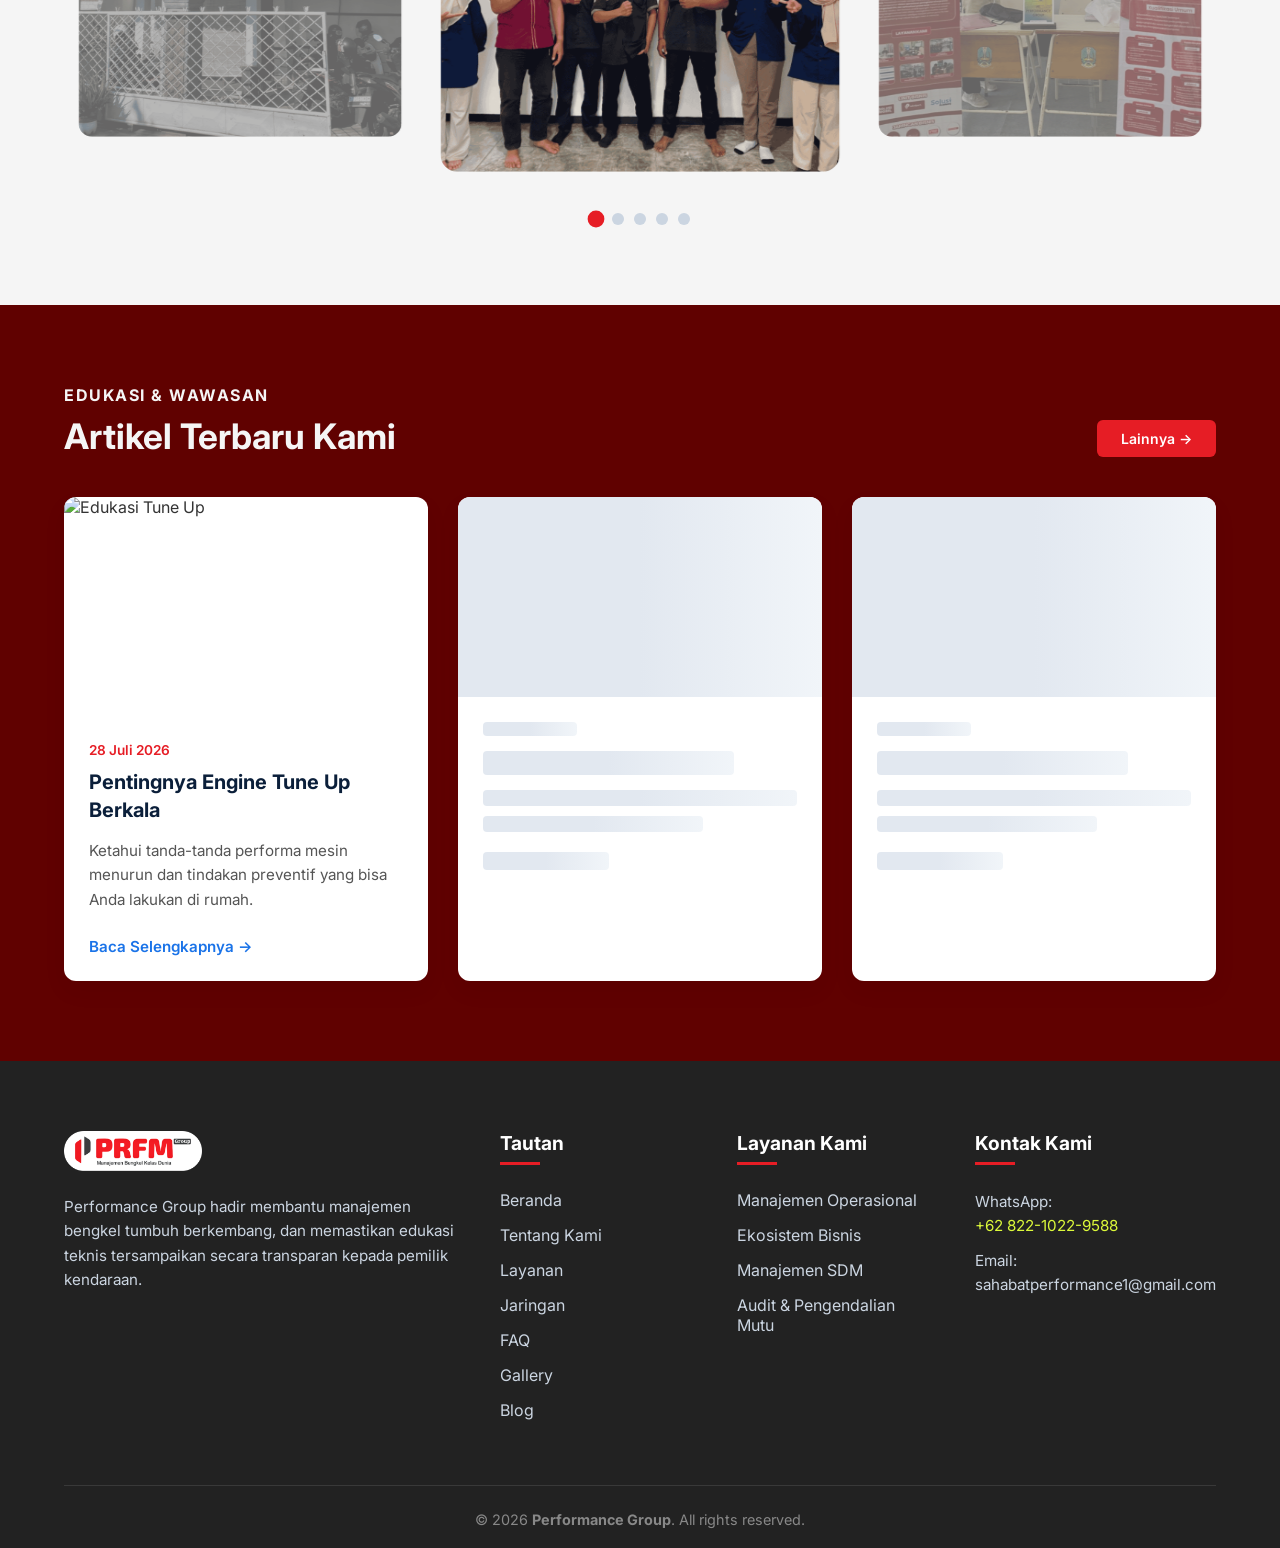
==== commit 57d1f6d6: "ssaaaa" ====
--- a/index.html
+++ b/index.html
@@ -24,7 +24,7 @@
             <span class="bar"></span>
         </div>
 
-        <a href="index.html" class="logo" title="Beranda Performance Group">
+        <a href="#beranda" class="logo" title="Beranda Performance Group">
             <img src="images/LOGO PRFM2.png" alt="Logo Performance Group PRFM" fetchpriority="high">
         </a>
         
@@ -43,26 +43,27 @@
     </header>
 
     <!-- Main Hero Section -->
-    <main class="hero" id="beranda" style="justify-content: center;">
-        <!-- Background Layers -->
-        <div class="hero-bg-image" style="width: 100%; opacity: 0.3;"></div>
-        <div class="hero-light-blue-layer" style="width: 100%; clip-path: none; opacity: 0.8;"></div>
-        <div class="hero-dark-blue-layer" style="width: 100%; clip-path: none; opacity: 0.85;"></div>
+    <!-- Menambahkan id="beranda" dan padding vertikal yang seimbang agar pas di tengah layar -->
+    <main class="hero" id="beranda" style="padding-top: 40px; padding-bottom: 40px;">
+        <!-- Background Layers (Dikembalikan seperti semula) -->
+        <div class="hero-bg-image"></div>
+        <div class="hero-light-blue-layer"></div>
+        <div class="hero-dark-blue-layer"></div>
         <div class="yellow-accent"></div>
 
         <!-- Content Area -->
-        <div class="hero-content" style="width: 100%; max-width: 900px; padding: 0 5%; align-items: center; text-align: center; margin: 0 auto;">
+        <div class="hero-content">
             <h1 class="main-title">
                 Solusi Terbaik untuk<br>
                 <span>Pertumbuhan</span><br>
                 Bisnis Bengkel Anda
             </h1>
             
-            <p class="description" style="max-width: 100%; margin-left: auto; margin-right: auto;">
+            <p class="description">
                 <strong>Performance Group</strong> hadir untuk membantu bengkel Anda tumbuh dan berkembang dengan layanan konsultasi bisnis yang profesional dan terpercaya. Dapatkan strategi terbaik untuk meningkatkan performa bengkel Anda.
             </p>
             
-            <div class="cta-group" style="justify-content: center; width: 100%;">
+            <div class="cta-group">
                 <a href="https://wa.me/6282210229588" target="_blank" rel="noopener noreferrer" class="btn-primary" style="text-decoration: none; width: fit-content;" title="Konsultasi Gratis via WhatsApp">
                     Konsultasi Gratis
                 </a>
@@ -72,7 +73,7 @@
             </div>
                 
             <!-- Features Row -->
-            <div class="features-row" style="justify-content: center; width: 100%; max-width: 800px; margin: 20px auto 0 auto;">
+            <div class="features-row">
                 <div class="feature-item">
                     <div class="feature-icon">
                         <img src="images/AMAN.svg" alt="Ikon AMAN" fetchpriority="high">
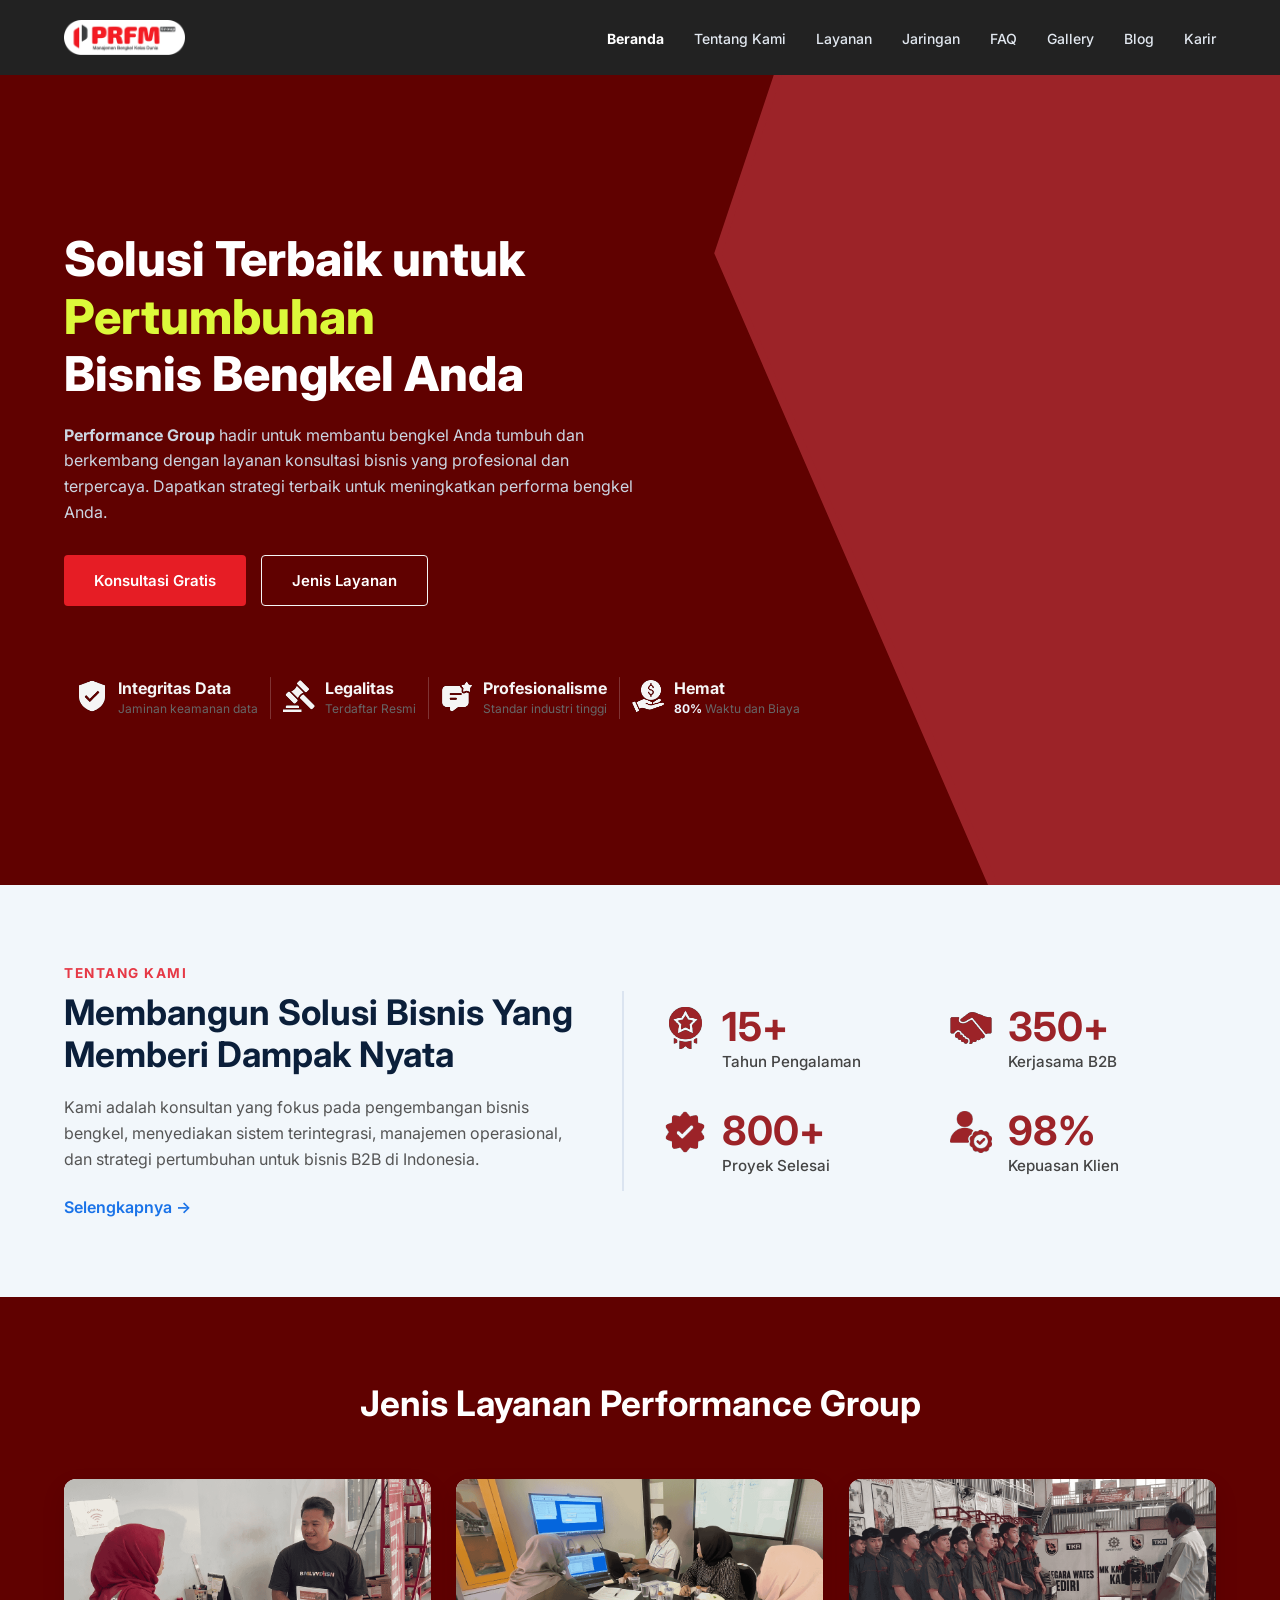
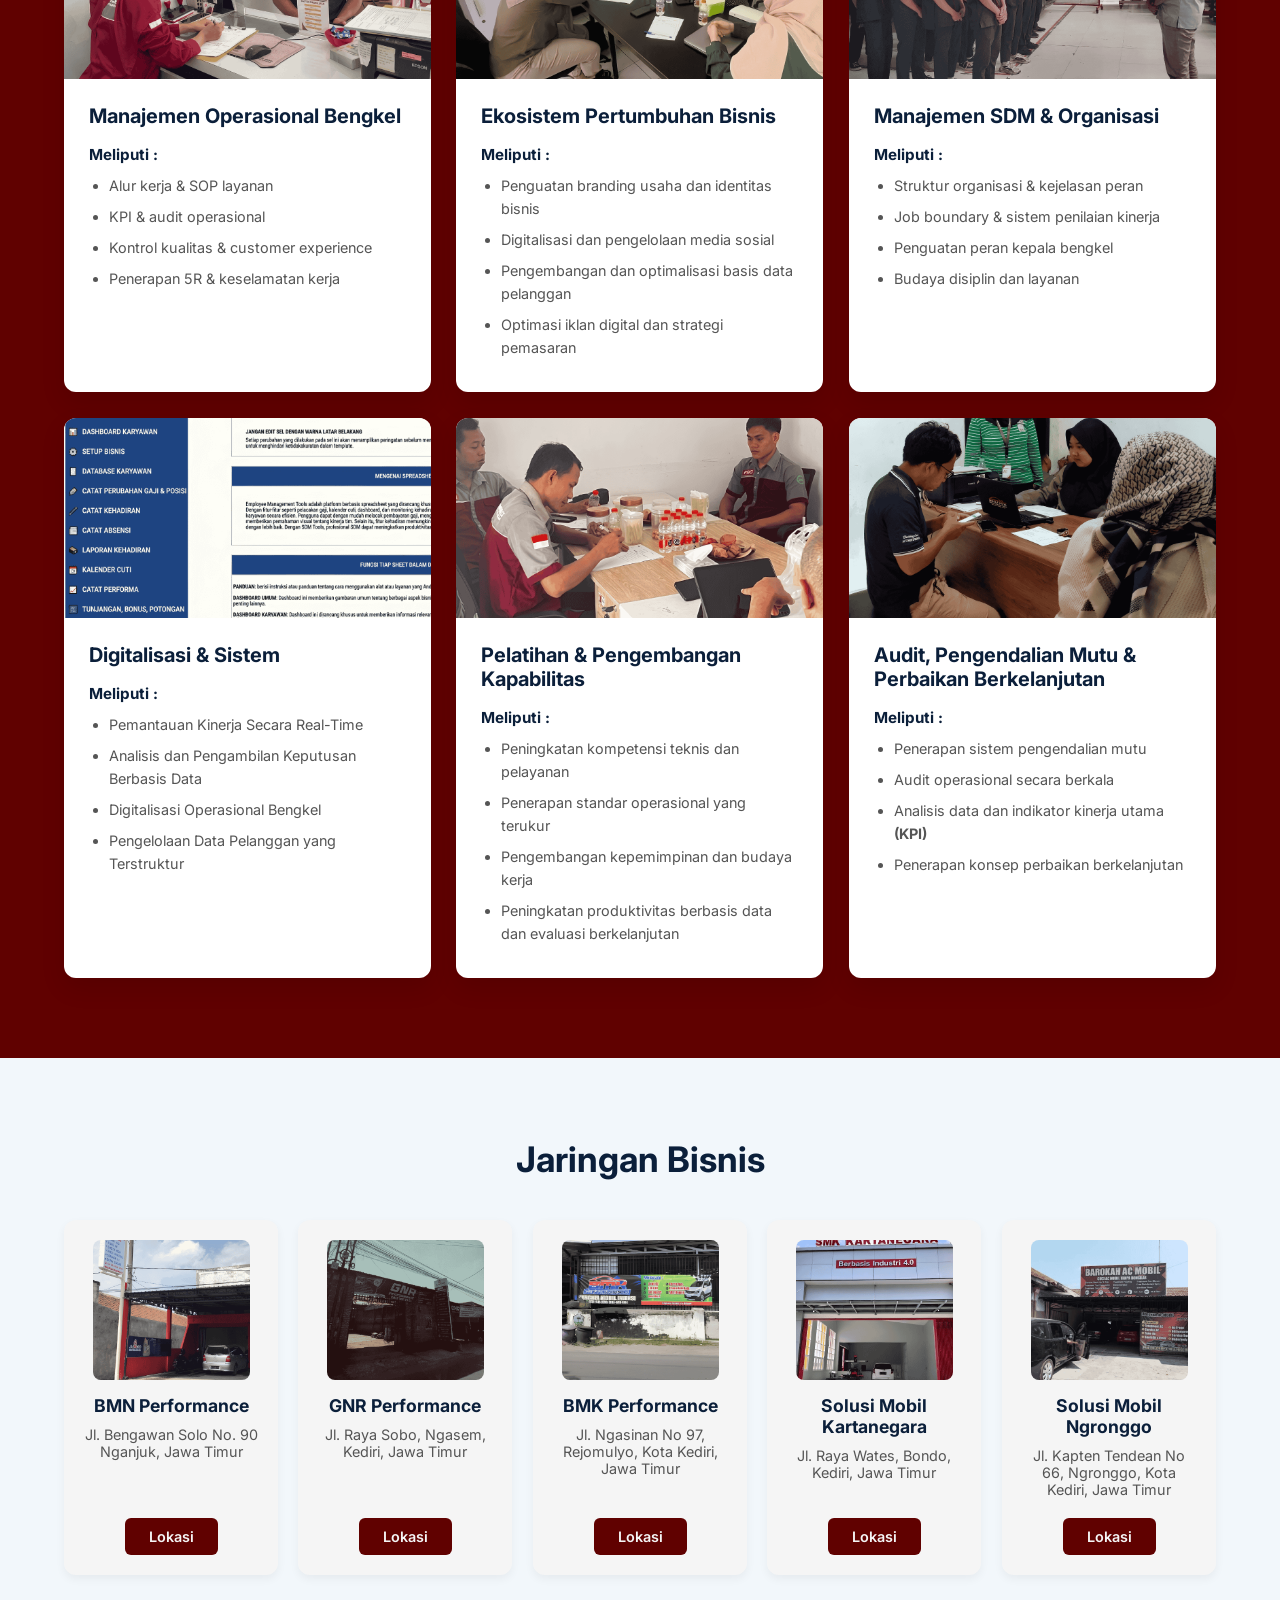
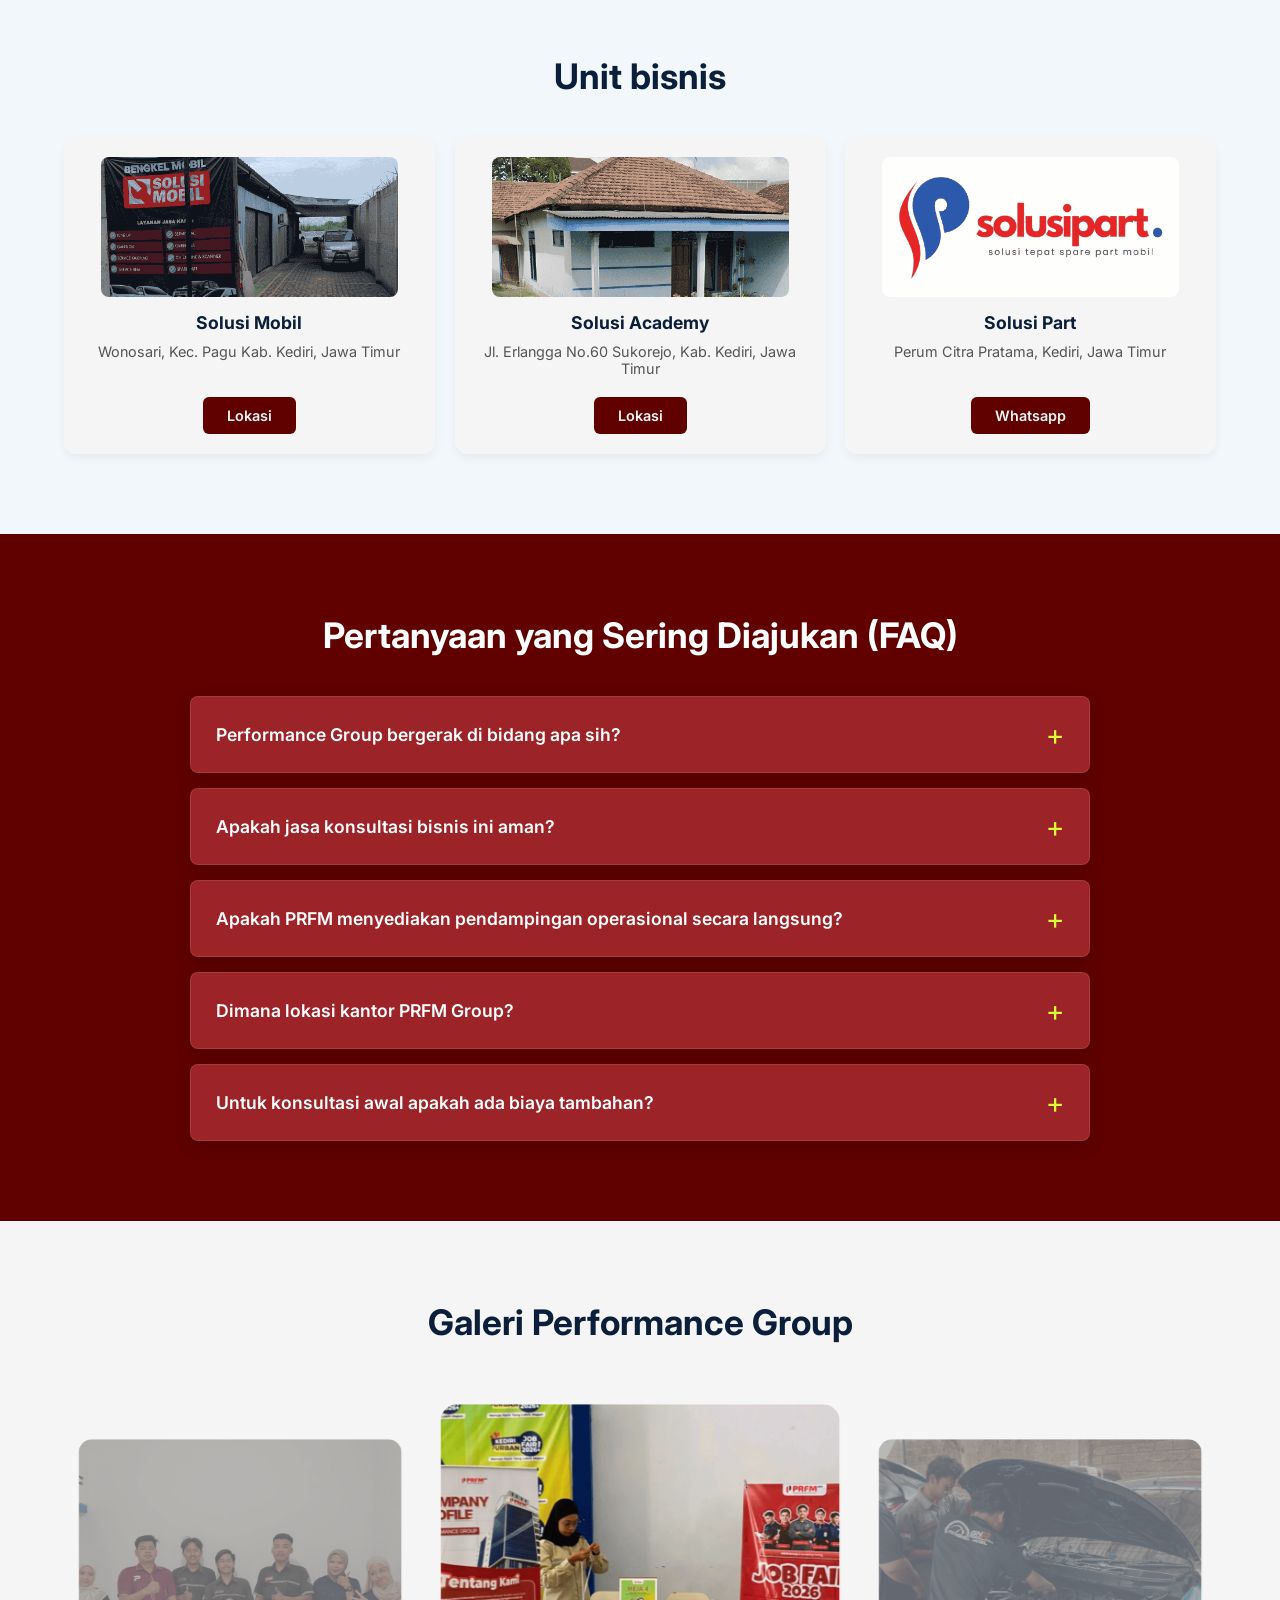
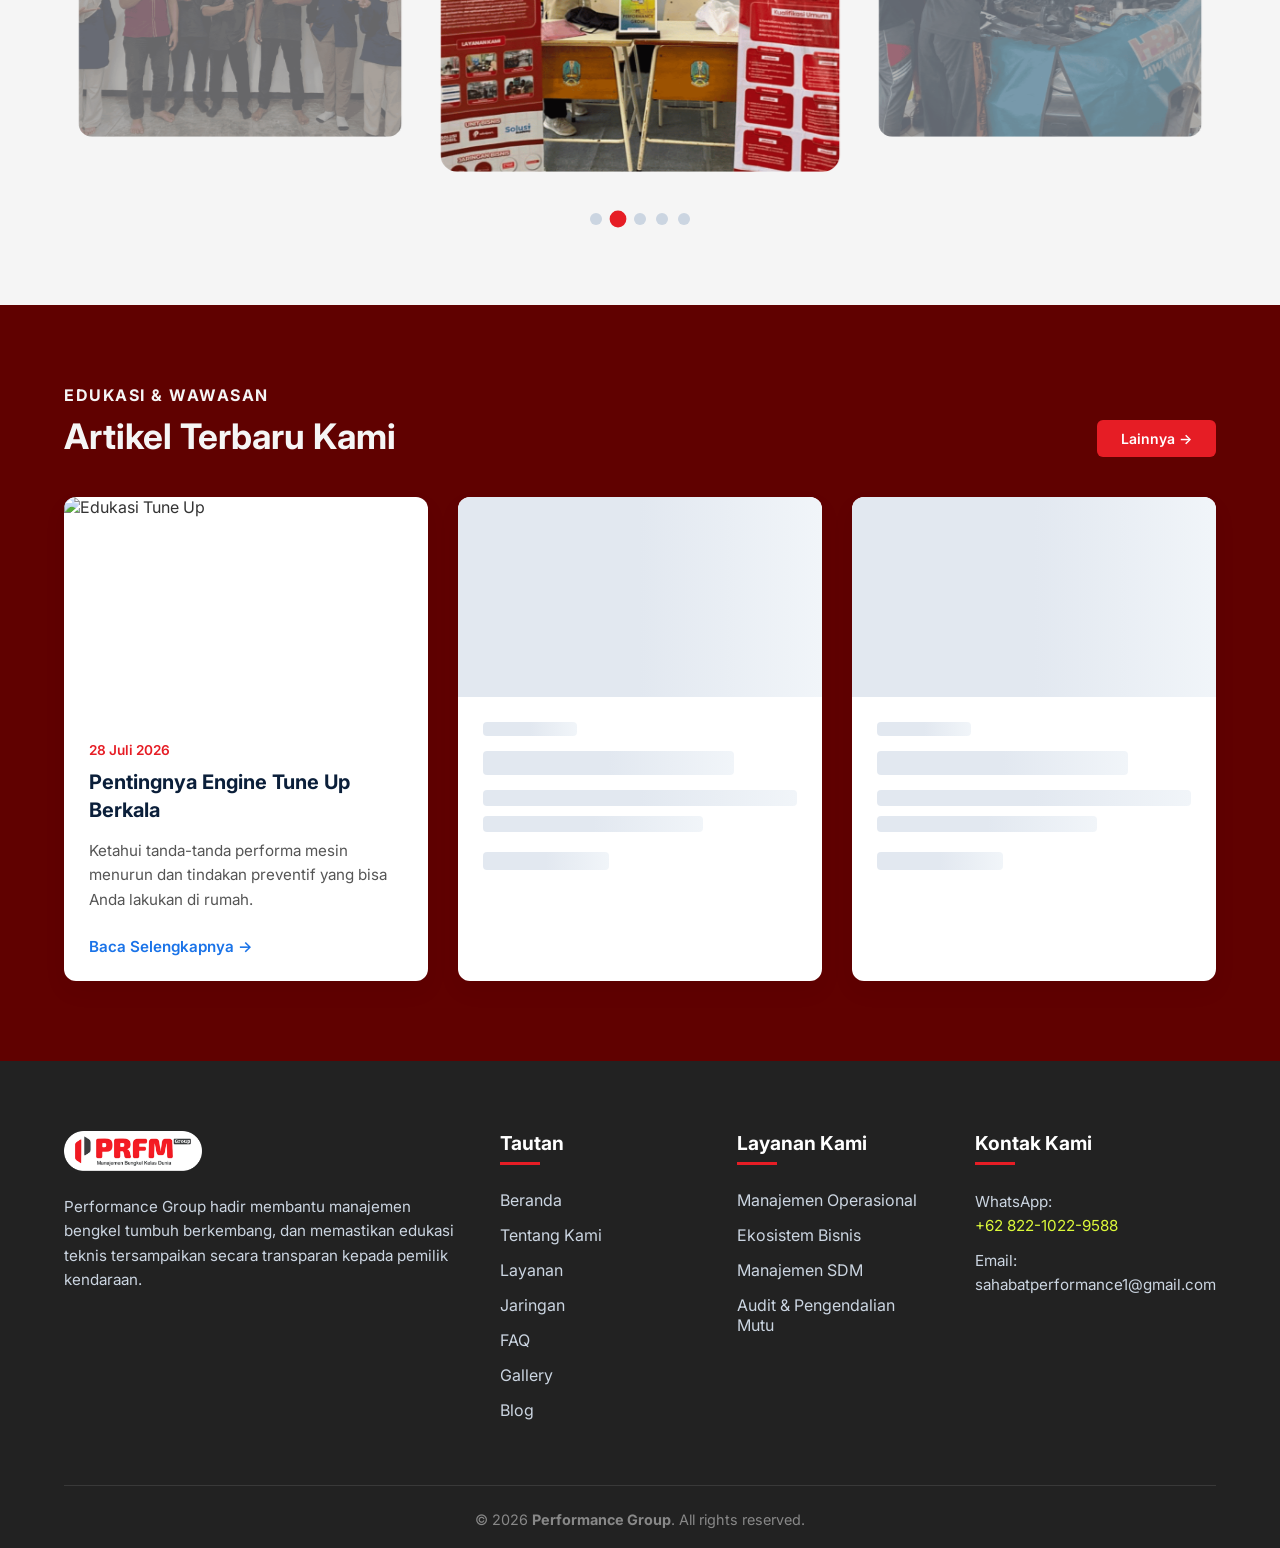
==== commit eb5e973b: "pendaftaran" ====
--- a/index.html
+++ b/index.html
@@ -64,8 +64,8 @@
             </p>
             
             <div class="cta-group">
-                <a href="https://wa.me/6282210229588" target="_blank" rel="noopener noreferrer" class="btn-primary" style="text-decoration: none; width: fit-content;" title="Konsultasi Gratis via WhatsApp">
-                    Konsultasi Gratis
+                <a href="pages/pendaftaran.html" class="btn-primary" style="text-decoration: none; width: fit-content;" title="Daftar Konsultasi Gratis">
+                Konsultasi Gratis
                 </a>
                 <a href="#layanan" class="btn-secondary" style="text-decoration: none; width: fit-content;" title="Lihat Jenis Layanan Kami">
                     Jenis Layanan
--- a/style.css
+++ b/style.css
@@ -1223,4 +1223,138 @@
 @keyframes skeletonShimmer {
     0% { background-position: -200% 0; }
     100% { background-position: 200% 0; }
+}
+
+/* =========================================
+   FORMULIR PENDAFTARAN / HUBUNGI KAMI
+   ========================================= */
+.form-section {
+    background-color: #222222; /* Latar belakang abu-abu sangat gelap */
+    padding: 80px 5%;
+    position: relative;
+    overflow: hidden;
+}
+
+/* Pola aksen di latar belakang formulir */
+.form-section::before {
+    content: '';
+    position: absolute;
+    top: -50px;
+    right: -50px;
+    width: 200px;
+    height: 200px;
+    background-color: #600100;
+    border-radius: 50%;
+    filter: blur(80px);
+    z-index: 1;
+}
+
+.form-container {
+    max-width: 700px;
+    margin: 0 auto;
+    position: relative;
+    z-index: 2;
+    background-color: #1a1a1a;
+    padding: 50px;
+    border-radius: 16px;
+    border: 1px solid rgba(255, 255, 255, 0.05);
+    box-shadow: 0 20px 40px rgba(0, 0, 0, 0.4);
+}
+
+.form-header {
+    text-align: center;
+    margin-bottom: 40px;
+}
+
+.form-subtitle {
+    color: #cbd5e1;
+    font-size: 0.95rem;
+    line-height: 1.6;
+    margin-top: 15px;
+}
+
+/* Gaya Input & Form */
+.custom-form {
+    display: flex;
+    flex-direction: column;
+    gap: 25px;
+}
+
+.input-group {
+    display: flex;
+    flex-direction: column;
+    gap: 8px;
+}
+
+.input-group label {
+    color: #e2e8f0;
+    font-size: 0.9rem;
+    font-weight: 600;
+    letter-spacing: 0.5px;
+}
+
+.input-group input,
+.input-group select,
+.input-group textarea {
+    width: 100%;
+    padding: 15px;
+    background-color: #2a2a2a;
+    border: 1px solid #444444;
+    border-radius: 8px;
+    color: #ffffff;
+    font-size: 1rem;
+    font-family: inherit;
+    transition: all 0.3s ease;
+}
+
+.input-group input:focus,
+.input-group select:focus,
+.input-group textarea:focus {
+    outline: none;
+    border-color: #e61d25; /* Aksen merah saat diisi */
+    background-color: #222222;
+    box-shadow: 0 0 0 3px rgba(230, 29, 37, 0.2);
+}
+
+/* Placeholder text color */
+.input-group input::placeholder,
+.input-group textarea::placeholder {
+    color: #888888;
+}
+
+/* Fix untuk select dropdown di dark mode */
+.input-group select option {
+    background-color: #222222;
+    color: #ffffff;
+}
+
+.btn-submit {
+    background-color: #e61d25;
+    color: #ffffff;
+    border: none;
+    padding: 16px 24px;
+    font-size: 1.05rem;
+    font-weight: 700;
+    border-radius: 8px;
+    cursor: pointer;
+    transition: all 0.3s ease;
+    margin-top: 10px;
+    text-transform: uppercase;
+    letter-spacing: 1px;
+}
+
+.btn-submit:hover {
+    background-color: #cc181f;
+    transform: translateY(-3px);
+    box-shadow: 0 10px 20px rgba(230, 29, 37, 0.3);
+}
+
+/* Responsif untuk Mobile */
+@media (max-width: 768px) {
+    .form-container {
+        padding: 30px 20px;
+    }
+    .form-section {
+        padding: 60px 5%;
+    }
 }
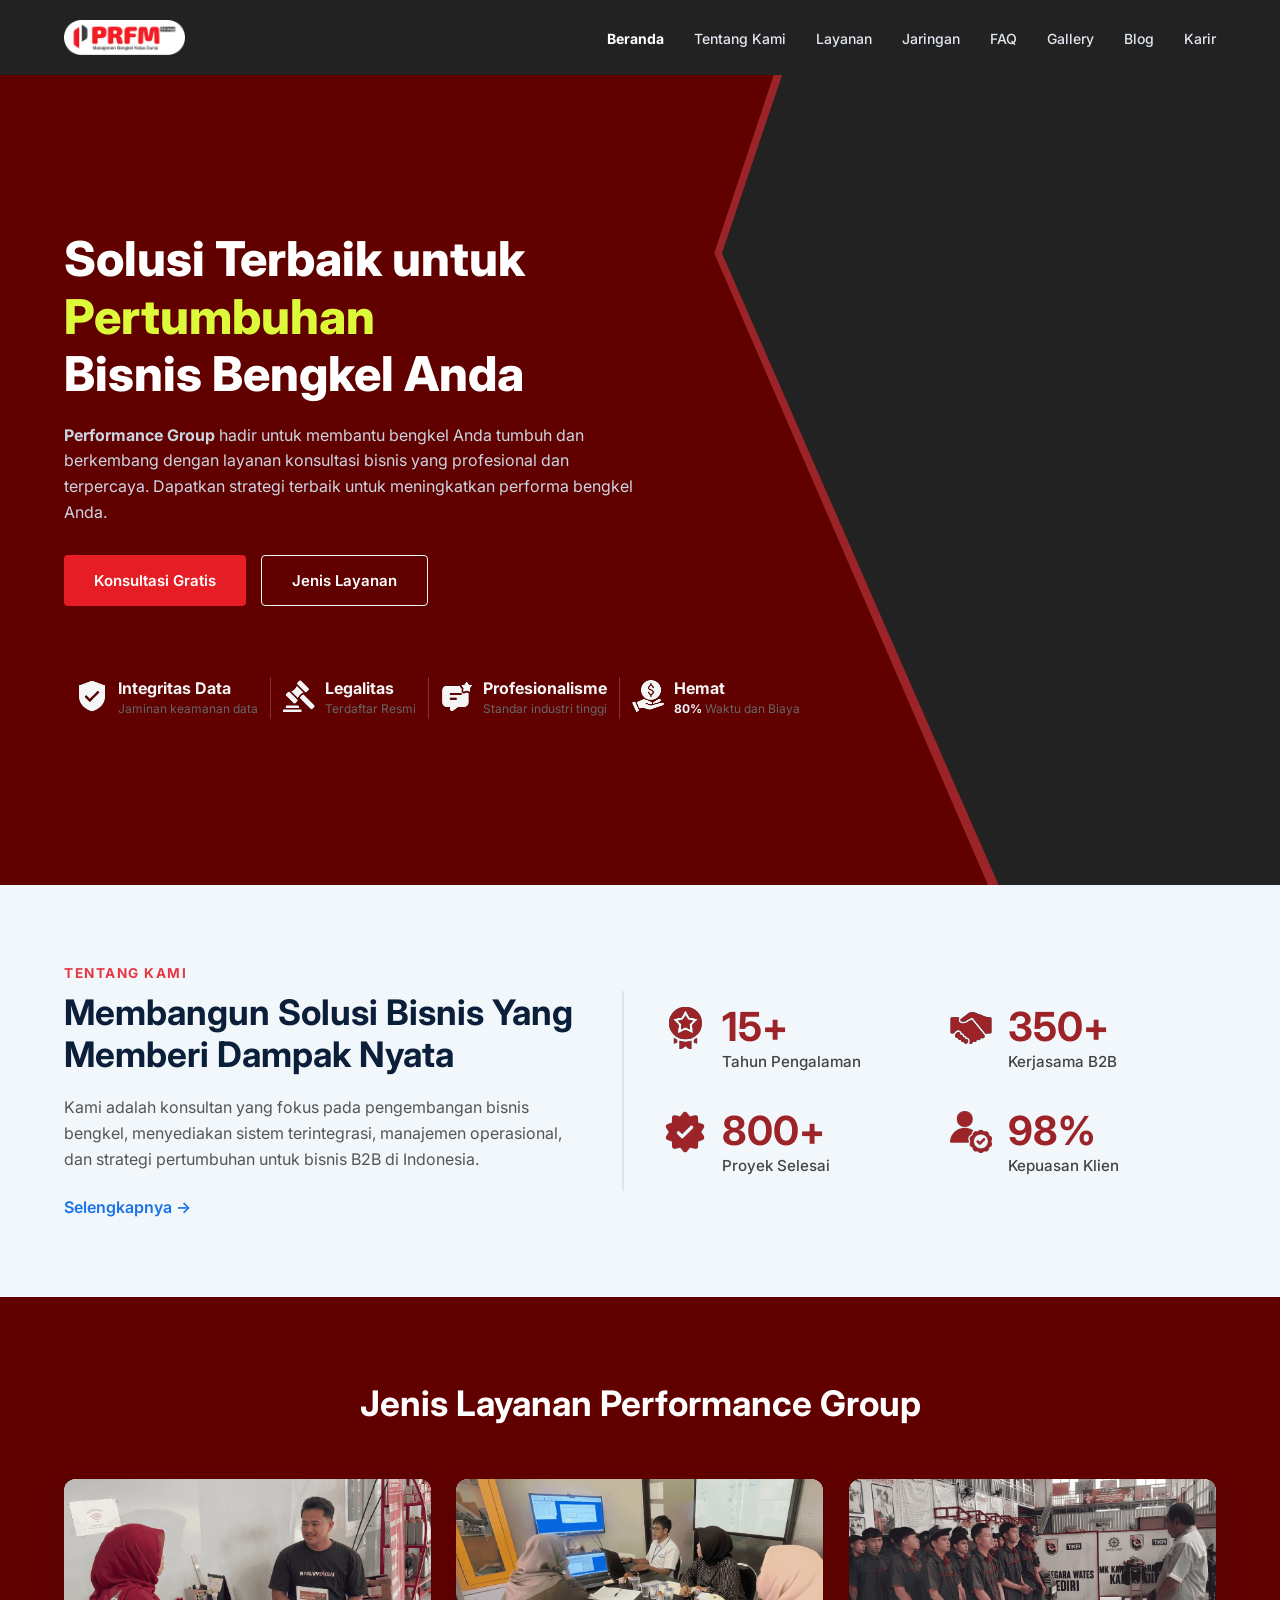
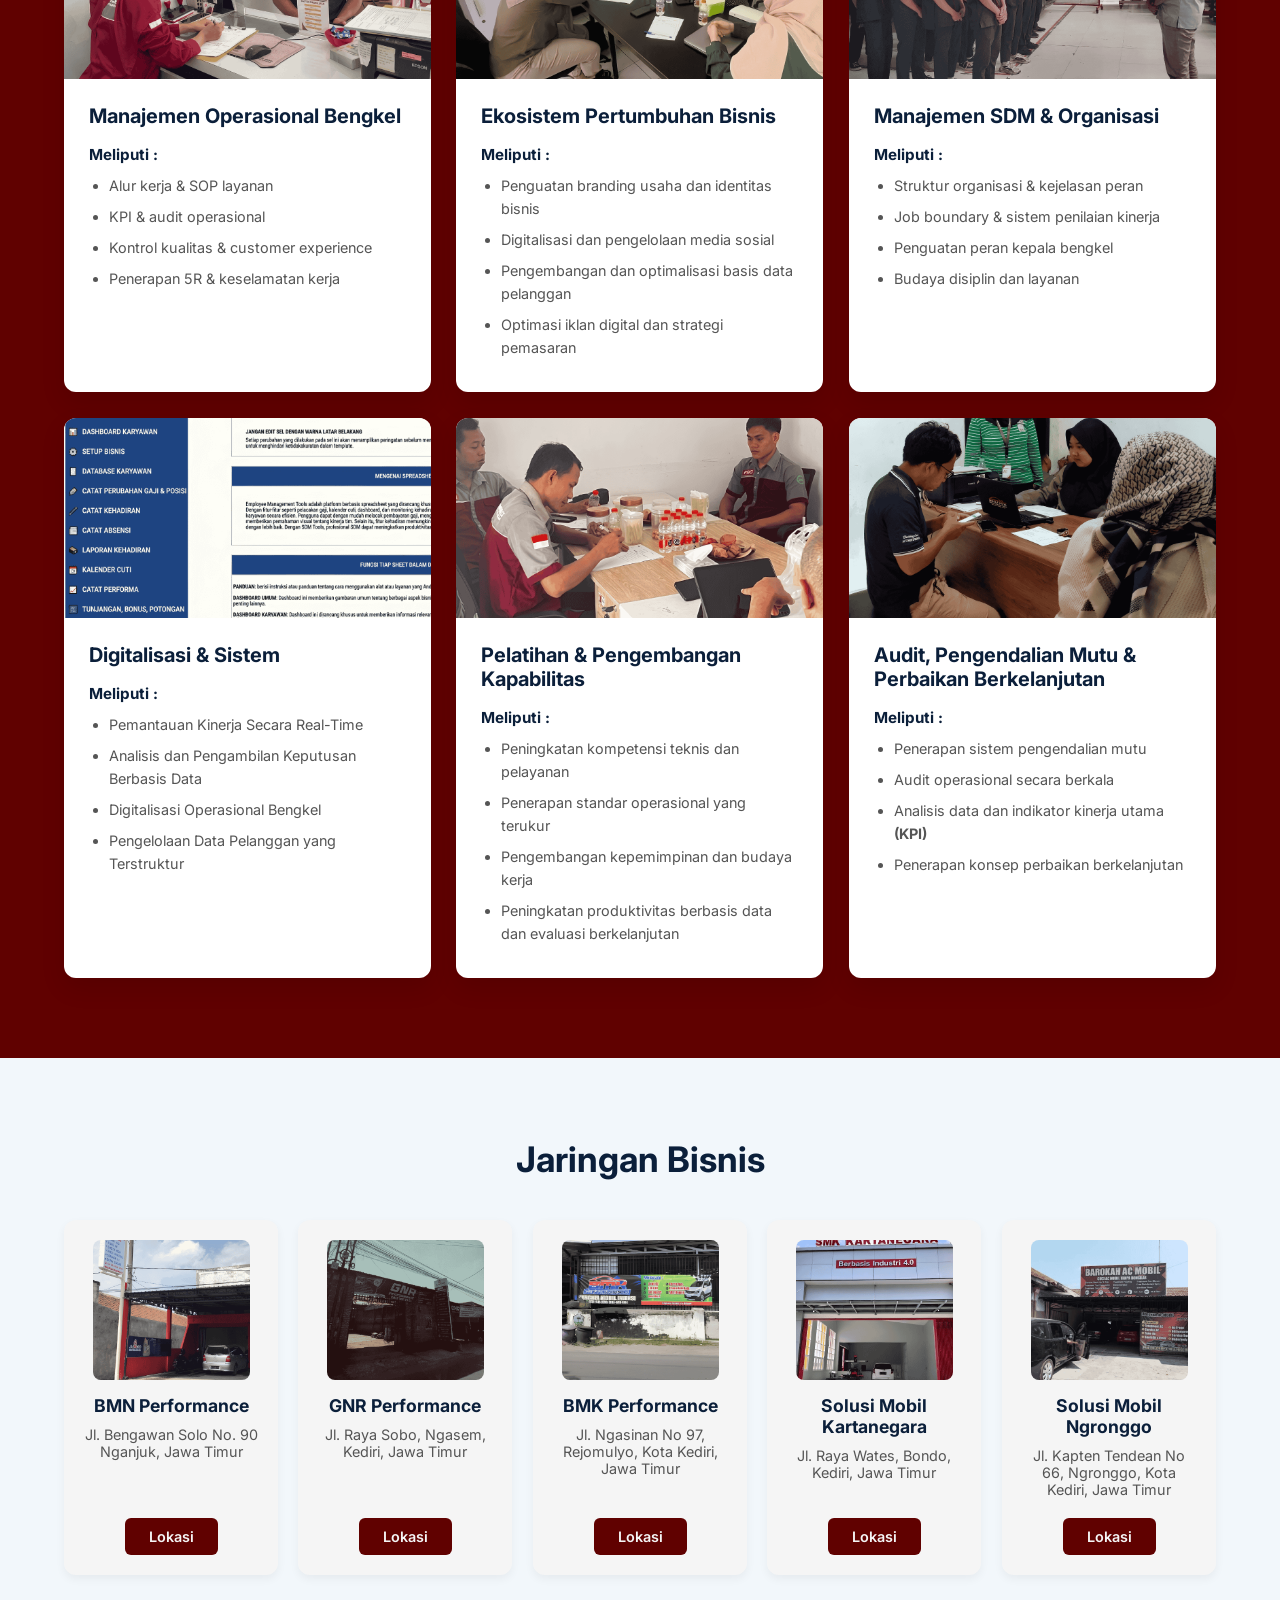
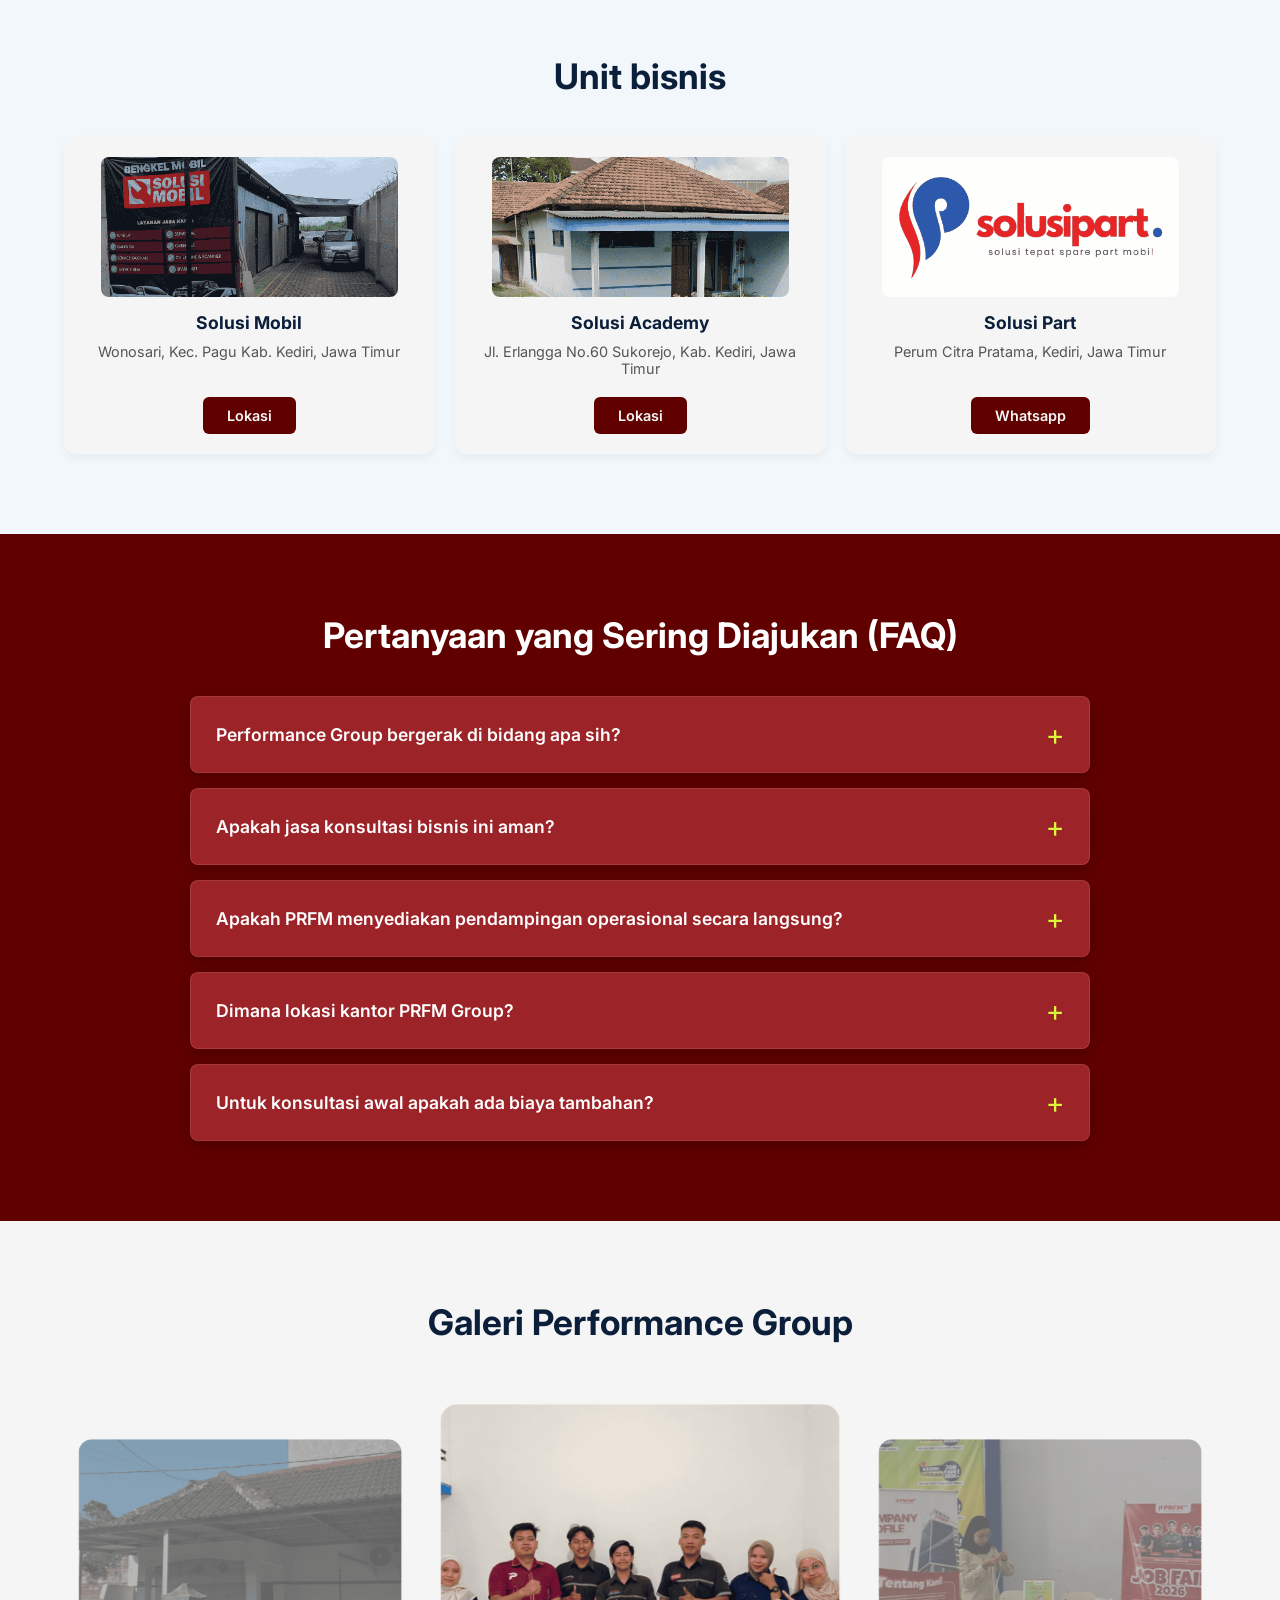
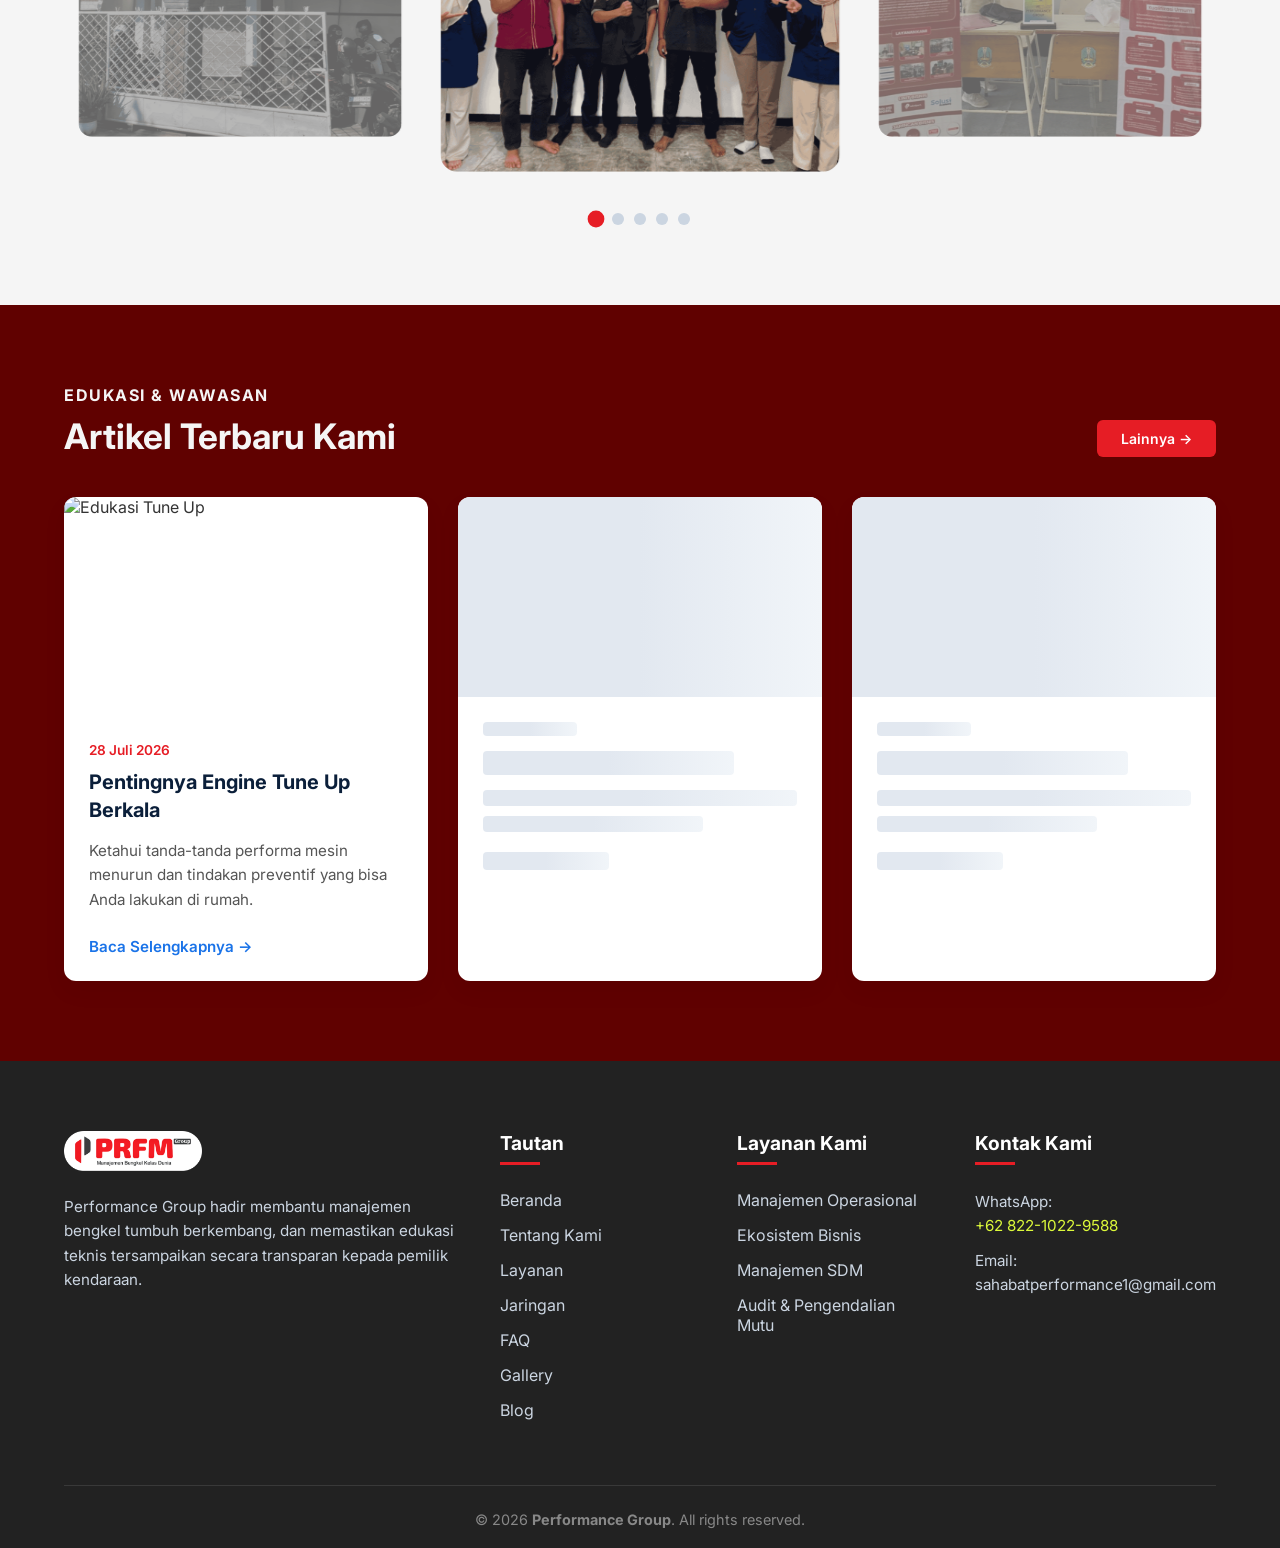
==== commit 425ea1ec: "zzzxx" ====
--- a/index.html
+++ b/index.html
@@ -1,6 +1,7 @@
 <!DOCTYPE html>
 <html lang="id">
 <head>
+    <meta name="theme-color" content="#222222">
     <meta charset="UTF-8">
     <meta name="viewport" content="width=device-width, initial-scale=1.0">
     <meta name="description" content="Performance Group hadir untuk membantu bengkel Anda tumbuh dan berkembang dengan layanan konsultasi bisnis yang profesional dan terpercaya.">
--- a/style.css
+++ b/style.css
@@ -11,7 +11,7 @@
 }
 
 body {
-    background-color: #9C2328;
+    background-color: #222222;
     color: #ffffff;
     overflow-x: hidden;
 }
